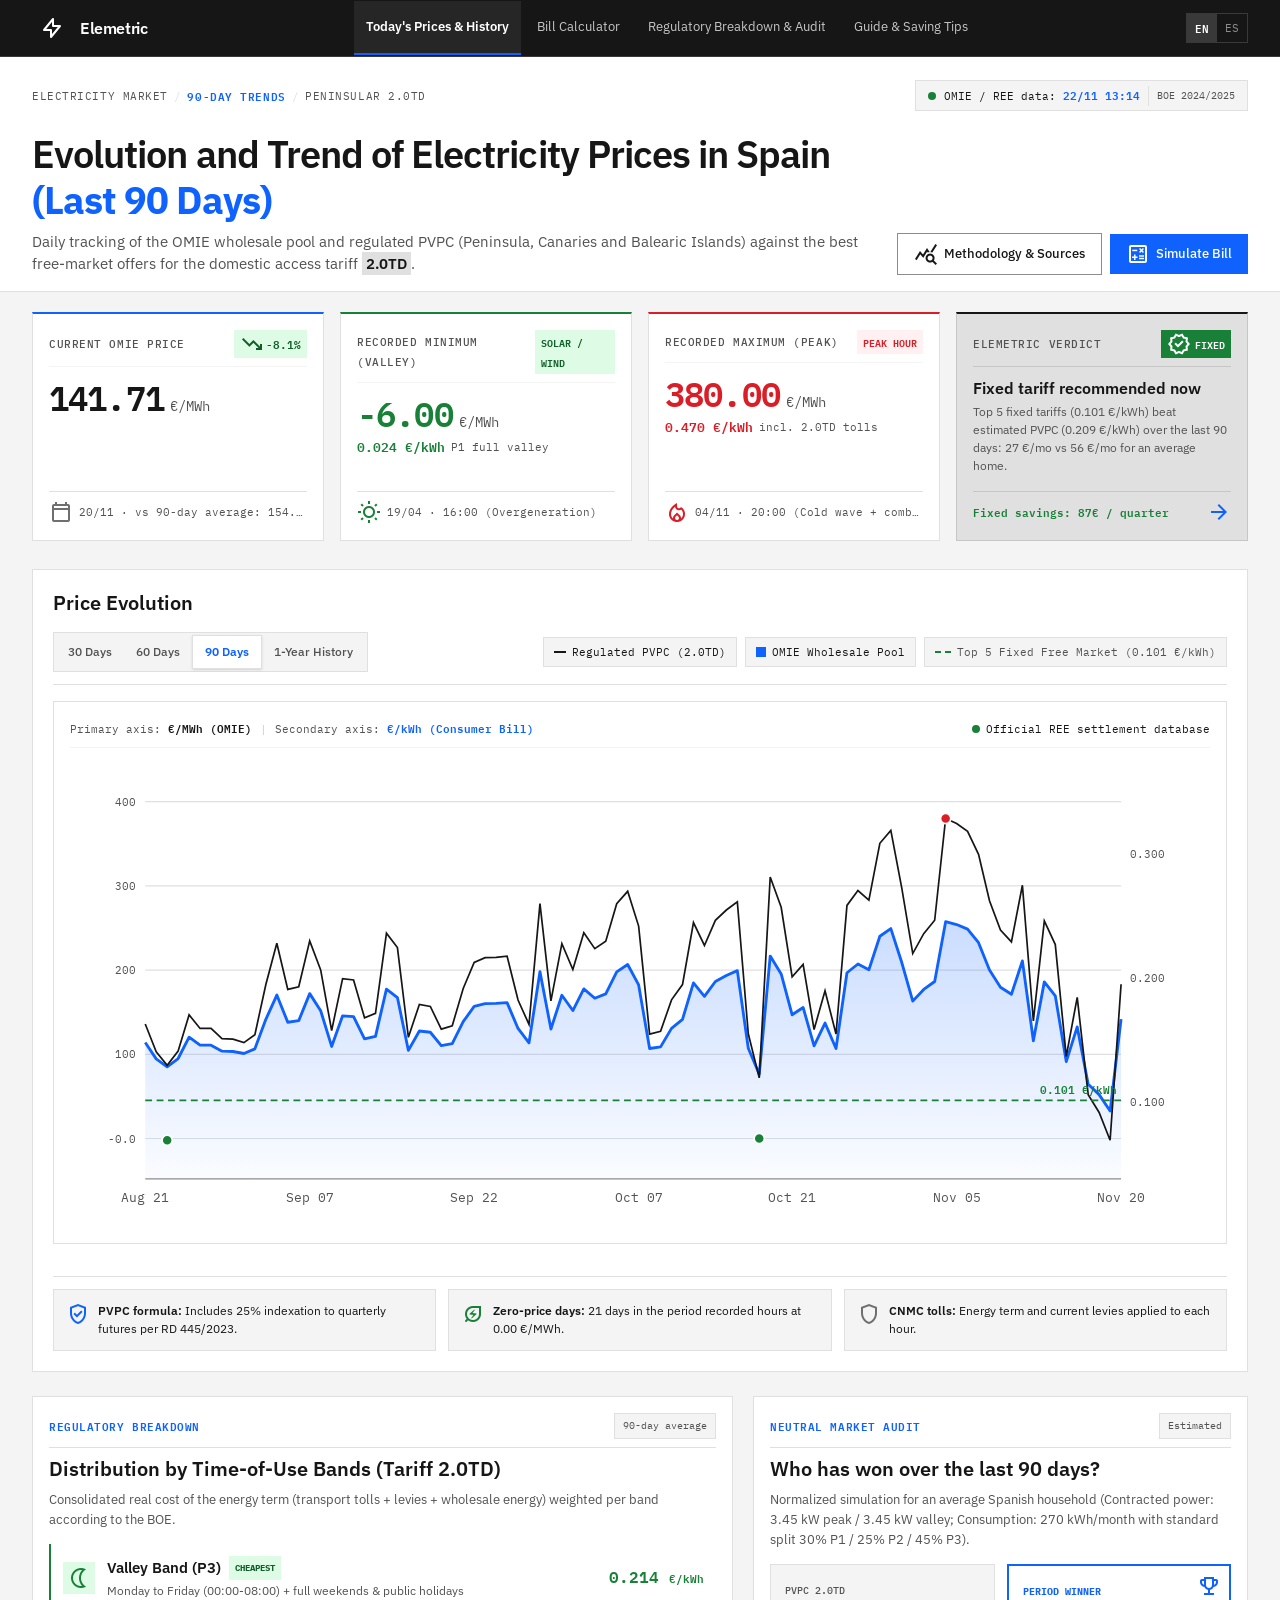
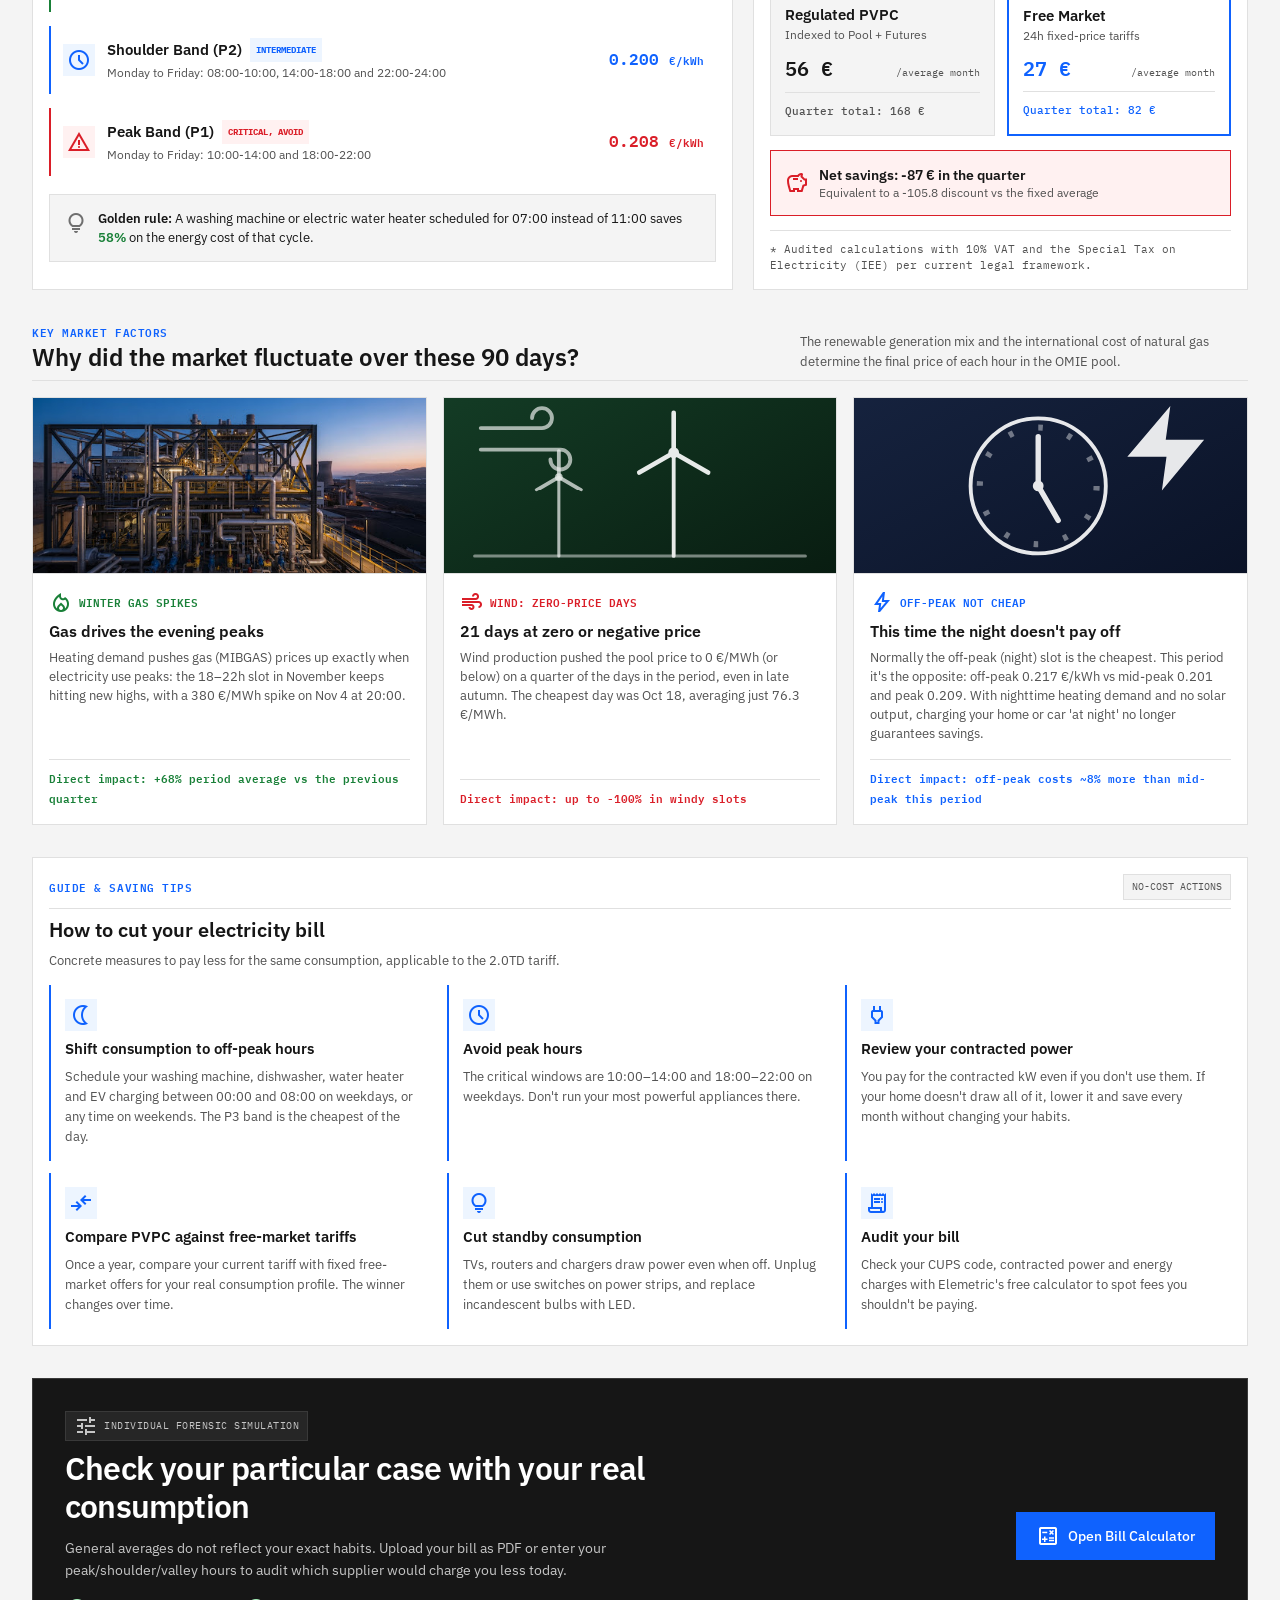
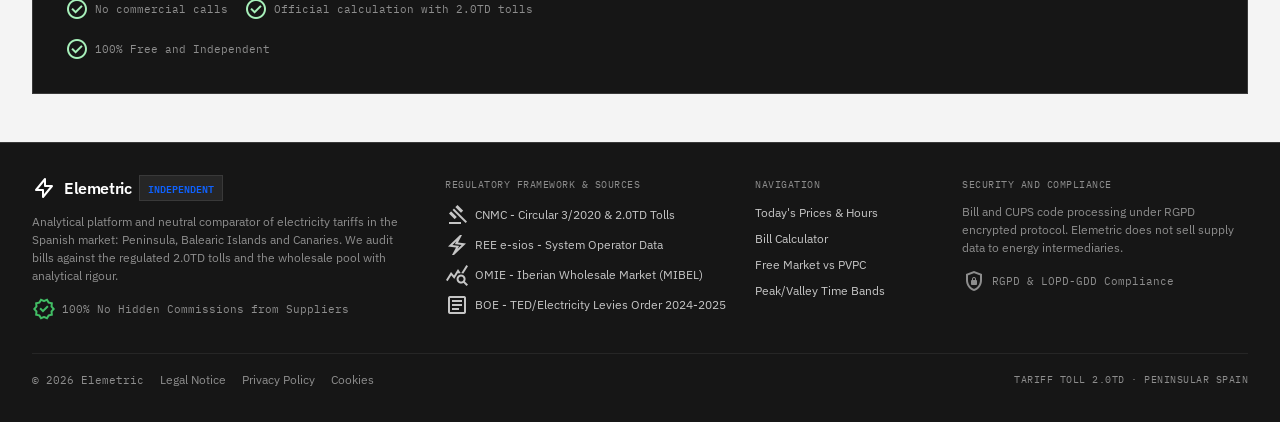
==== en/index.html @ 95797816 "build: 2026-11-22 from elemetric@d6864a2" ====
<!DOCTYPE html>
<html lang="en">
<head>
<meta charset="utf-8"/>
<meta name="viewport" content="width=device-width, initial-scale=1.0"/>
<title>Elemetric | Electricity Tariff Comparator in Spain</title>
<link rel="preconnect" href="https://fonts.googleapis.com"/>
<link rel="preconnect" href="https://fonts.gstatic.com" crossorigin/>
<link href="https://fonts.googleapis.com/css2?family=IBM+Plex+Mono:ital,wght@0,400;0,500;0,600;0,700;1,400&amp;family=IBM+Plex+Sans:ital,wght@0,300;0,400;0,500;0,600;0,700;1,400;1,600&amp;display=swap" rel="stylesheet"/>
<link href="https://fonts.googleapis.com/css2?family=Material+Symbols+Outlined:opsz,wght,FILL,GRAD@20..48,100..700,0..1,-50..200" rel="stylesheet"/>
<link rel="stylesheet" href="/css/main.css"/>
<link rel="icon" type="image/x-icon" href="/favicon.ico"/>
<link rel="icon" type="image/png" sizes="16x16" href="/favicon-16x16.png"/>
<link rel="icon" type="image/png" sizes="32x32" href="/favicon-32x32.png"/>
<link rel="icon" type="image/png" sizes="512x512" href="/favicon-512x512.png"/>
<link rel="icon" type="image/png" sizes="192x192" href="/favicon-192x192.png"/>
<link rel="apple-touch-icon" sizes="180x180" href="/favicon-180x180.png"/>
	<meta name="generator" content="Hugo 0.169.0">
</head>
<body class="bg-[#f4f4f4] text-on-surface font-body text-[14px] leading-[20px] antialiased selection:bg-primary-fixed selection:text-on-primary-fixed">
<header class="fixed top-0 left-0 right-0 w-full z-50 bg-[#161616] text-[#ffffff] border-b border-[#393939]"><div class="w-full px-4 lg:px-8"><div class="h-14 flex items-center justify-between gap-4"><div class="flex items-center gap-6 shrink-0"><a class="flex items-center gap-2 group" data-path="precios-hoy-historico" href="/en/">								<div class="w-10 h-10 gradient-bg rounded-lg flex items-center justify-center">
	<svg class="w-6 h-6 text-white" fill="none" stroke="currentColor" viewBox="0 0 24 24">
		<path stroke-linecap="round" stroke-linejoin="round" stroke-width="2" d="M13 10V3L4 14h7v7l9-11h-7z"></path>
	</svg>
</div><span class="font-headline text-[16px] font-semibold text-white tracking-tight">Elemetric</span></a>



<div class="hidden 2xl:flex items-center gap-2 px-2.5 py-1 bg-[#262626] border border-[#393939] font-mono text-[12px]"><span class="flex h-2 w-2 relative"><span class="animate-ping absolute inline-flex h-full w-full rounded-full bg-tertiary-fixed-dim opacity-75"></span><span class="relative inline-flex rounded-full h-2 w-2 bg-tertiary-fixed-dim"></span></span><span class="text-[#c6c6c6]">Pool PVPC:</span><span class="font-semibold text-white">0.195 €/kWh</span><span class="opacity-30">|</span><span class="text-[#c6c6c6]">OMIE:</span><span class="font-semibold text-white">141.71 €/MWh</span></div>

</div><nav class="hidden xl:flex items-center gap-1"><a class="px-3 py-4 text-[13px] text-white font-semibold bg-[#262626] border-b-2 border-primary" data-path="precios-hoy-historico" href="#">Today&#39;s Prices &amp; History</a><a class="px-3 py-4 text-[13px] text-[#c6c6c6] hover:text-white hover:bg-[#262626] transition-colors border-b-2 border-transparent" data-path="calculadora-de-factura" href="https://compare.elemetric.comtom.engineering">Bill Calculator</a><a class="px-3 py-4 text-[13px] text-[#c6c6c6] hover:text-white hover:bg-[#262626] transition-colors border-b-2 border-transparent" data-path="tarifas-libres-vs-pvpc" href="#analisis-comparativo">Regulatory Breakdown &amp; Audit</a><a class="px-3 py-4 text-[13px] text-[#c6c6c6] hover:text-white hover:bg-[#262626] transition-colors border-b-2 border-transparent" data-path="guia-consejos-ahorro" href="#consejos-ahorro">Guide &amp; Saving Tips</a></nav><div class="flex items-center gap-3 shrink-0"><div class="flex items-center border border-[#393939] text-[11px] font-mono"><button class="px-2 py-1 bg-[#393939] text-white font-semibold" type="button">EN</button><a class="px-2 py-1 text-[#8d8d8d] hover:text-white transition-colors" href="/es/">ES</a></div></div></div></div></header>
<main class="w-full pt-14 bg-[#f4f4f4] min-h-[calc(100vh-56px)]"><div class="flex flex-col w-full">


<section class="w-full px-4 lg:px-8 pt-6 pb-4 bg-white border-b border-[#e0e0e0]">
<div class="max-w-[1440px] mx-auto flex flex-col gap-4">

<div class="flex flex-wrap items-center justify-between gap-3">
<nav class="flex items-center gap-1.5 font-mono text-[11px] uppercase tracking-wider text-on-surface-variant">
<a class="hover:text-primary transition-colors" href="#">ELECTRICITY MARKET</a>
<span class="text-outline-variant">/</span>
<span class="text-primary font-semibold">90-DAY TRENDS</span>
<span class="text-outline-variant">/</span>
<span class="text-on-surface-variant">PENINSULAR 2.0TD</span>
</nav>



<div class="flex items-center gap-2 bg-[#f4f4f4] border border-[#e0e0e0] px-3 py-1 text-[12px]">
<span class="inline-block w-2 h-2 rounded-full bg-tertiary animate-pulse"></span>
<span class="font-mono text-[11px] text-on-surface">OMIE / REE data: <strong class="text-primary font-semibold">22/11 13:14</strong></span>
<span class="border-l border-[#e0e0e0] pl-2 font-mono text-[10px] text-on-surface-variant">BOE 2024/2025</span>
</div>


</div>

<div class="flex flex-col lg:flex-row lg:items-end justify-between gap-4 pt-1">
<div class="max-w-4xl">
<h1 class="font-headline text-[32px] md:text-[38px] leading-[42px] md:leading-[46px] text-on-surface font-semibold tracking-tight">Evolution and Trend of Electricity Prices in Spain <span class="text-primary font-bold">(Last 90 Days)</span></h1>
<p class="text-[15px] leading-[22px] text-on-surface-variant mt-2">Daily tracking of the OMIE wholesale pool and regulated PVPC (Peninsula, Canaries and Balearic Islands) against the best free-market offers for the domestic access tariff <span class="font-semibold text-on-surface bg-[#e0e0e0] px-1 py-0.5">2.0TD</span>.</p>
</div>
<div class="flex items-center gap-2 shrink-0">
<a class="inline-flex items-center gap-1.5 px-4 py-2 border border-[#8d8d8d] bg-white hover:bg-[#f4f4f4] text-on-surface text-[13px] font-medium transition-colors" href="#analisis-comparativo">
<span class="material-symbols-outlined text-[16px]">query_stats</span>
Methodology &amp; Sources
</a>
<a class="inline-flex items-center gap-1.5 px-4 py-2 bg-primary hover:bg-[#0353e9] text-white text-[13px] font-medium transition-colors" href="https://compare.elemetric.comtom.engineering">
<span class="material-symbols-outlined text-[16px]">calculate</span>
Simulate Bill
</a>
</div>
</div>
</div>
</section>


<section class="w-full px-4 lg:px-8 py-5">





<div class="max-w-[1440px] mx-auto grid grid-cols-1 md:grid-cols-2 xl:grid-cols-4 gap-4">

<div class="bg-white border border-[#e0e0e0] p-4 flex flex-col justify-between border-t-2 border-t-primary">
<div>
<div class="flex items-center justify-between pb-2 border-b border-[#f4f4f4]">
<span class="font-mono text-[11px] uppercase text-on-surface-variant font-medium tracking-wider">Current OMIE price</span>


<span class="inline-flex items-center gap-0.5 px-1.5 py-0.5 font-mono text-[11px] bg-[#defbe6] text-[#0e6027] font-semibold">
<span class="material-symbols-outlined text-[13px]">trending_down</span>
-8.1%
</span>

</div>
<div class="mt-3 flex items-baseline gap-1.5">
<span class="font-mono text-[34px] leading-[38px] text-on-surface font-semibold tracking-tight">141.71</span>
<span class="font-mono text-[14px] text-on-surface-variant">€/MWh</span>
</div>
</div>
<div class="mt-4 pt-2 border-t border-[#e0e0e0] text-on-surface-variant font-mono text-[11px] flex items-center gap-1.5">
<span class="material-symbols-outlined text-[15px] text-secondary">calendar_today</span>
<span class="truncate">20/11 · vs 90-day average: 154.16 €/MWh</span>
</div>
</div>


<div class="bg-white border border-[#e0e0e0] p-4 flex flex-col justify-between border-t-2 border-t-tertiary">
<div>
<div class="flex items-center justify-between pb-2 border-b border-[#f4f4f4]">
<span class="font-mono text-[11px] uppercase text-on-surface-variant font-medium tracking-wider">RECORDED MINIMUM (VALLEY)</span>
<span class="inline-flex items-center px-1.5 py-0.5 font-mono text-[10px] bg-[#defbe6] text-[#0e6027] font-semibold">SOLAR / WIND</span>
</div>
<div class="mt-3 flex items-baseline gap-1.5">
<span class="font-mono text-[34px] leading-[38px] text-tertiary font-semibold tracking-tight">-6.00</span>
<span class="font-mono text-[14px] text-on-surface-variant">€/MWh</span>
</div>

<div class="mt-1 flex items-center gap-1.5 font-mono text-[13px] text-tertiary font-semibold">
<span>0.024 €/kWh</span>
<span class="text-on-surface-variant font-normal text-[11px]">P1 full valley</span>
</div>

</div>
<div class="mt-4 pt-2 border-t border-[#e0e0e0] text-on-surface-variant font-mono text-[11px] flex items-center gap-1.5">
<span class="material-symbols-outlined text-[15px] text-tertiary">wb_sunny</span>
<span class="truncate">19/04 · 16:00 (Overgeneration)</span>
</div>
</div>


<div class="bg-white border border-[#e0e0e0] p-4 flex flex-col justify-between border-t-2 border-t-error">
<div>
<div class="flex items-center justify-between pb-2 border-b border-[#f4f4f4]">
<span class="font-mono text-[11px] uppercase text-on-surface-variant font-medium tracking-wider">RECORDED MAXIMUM (PEAK)</span>
<span class="inline-flex items-center px-1.5 py-0.5 font-mono text-[10px] bg-error-container text-error font-semibold">PEAK HOUR</span>
</div>
<div class="mt-3 flex items-baseline gap-1.5">
<span class="font-mono text-[34px] leading-[38px] text-error font-semibold tracking-tight">380.00</span>
<span class="font-mono text-[14px] text-on-surface-variant">€/MWh</span>
</div>

<div class="mt-1 flex items-center gap-1.5 font-mono text-[13px] text-error font-semibold">
<span>0.470 €/kWh</span>
<span class="text-on-surface-variant font-normal text-[11px]">incl. 2.0TD tolls</span>
</div>

</div>
<div class="mt-4 pt-2 border-t border-[#e0e0e0] text-on-surface-variant font-mono text-[11px] flex items-center gap-1.5">
<span class="material-symbols-outlined text-[15px] text-error">local_fire_department</span>
<span class="truncate">04/11 · 20:00 (Cold wave &#43; combined cycle)</span>
</div>
</div>










  
  
  
  
    
  


<div class="bg-[#e0e0e0] border border-[#c6c6c6] p-4 flex flex-col justify-between border-t-2 border-t-on-surface">
<div>
<div class="flex items-center justify-between pb-2 border-b border-[#c6c6c6]">
<span class="font-mono text-[11px] uppercase text-on-surface-variant font-medium tracking-wider">ELEMETRIC VERDICT</span>
<span class="inline-flex items-center gap-1 px-1.5 py-0.5 font-mono text-[10px] bg-tertiary text-white font-semibold">
<span class="material-symbols-outlined text-[11px]">verified</span> FIXED
</span>
</div>
<div class="mt-2.5">
<h2 class="font-headline text-[16px] leading-[22px] text-on-surface font-semibold">Fixed tariff recommended now</h2>
<p class="text-[12px] leading-[18px] text-on-surface-variant mt-1">Top 5 fixed tariffs (0.101 €/kWh) beat estimated PVPC (0.209 €/kWh) over the last 90 days: 27 €/mo vs 56 €/mo for an average home.</p>
</div>
</div>
<div class="mt-4 pt-2 border-t border-[#c6c6c6] flex items-center justify-between"><span class="font-mono text-[11px] text-tertiary font-semibold">Fixed savings: 87€ / quarter</span>
<span class="material-symbols-outlined text-primary text-[18px]">arrow_forward</span>
</div>
</div>
</div>
</section>


<section class="w-full px-4 lg:px-8 py-2">






<div class="max-w-[1440px] mx-auto bg-white border border-[#e0e0e0] p-5 flex flex-col gap-4">
<h2 class="font-headline text-[20px] leading-[26px] text-on-surface font-semibold">Price Evolution</h2>

<div class="flex flex-col lg:flex-row lg:items-center justify-between gap-3 pb-3 border-b border-[#e0e0e0]">

<div class="flex flex-wrap items-center bg-[#f4f4f4] border border-[#e0e0e0] p-0.5">
<button class="px-3 py-1.5 text-[12px] font-medium text-on-surface-variant hover:text-on-surface transition-colors" type="button" data-range="30">30 Days</button>
<button class="px-3 py-1.5 text-[12px] font-medium text-on-surface-variant hover:text-on-surface transition-colors" type="button" data-range="60">60 Days</button>
<button class="px-3 py-1.5 text-[12px] font-semibold bg-white text-primary border border-[#e0e0e0] shadow-sm" type="button" data-range="90">90 Days</button>
<button class="px-3 py-1.5 text-[12px] font-medium text-on-surface-variant hover:text-on-surface transition-colors" type="button" data-range="365">1-Year History</button>
</div>

<div class="flex flex-wrap items-center gap-2 font-mono text-[11px]">
<div class="flex items-center gap-1.5 px-2.5 py-1 bg-[#f4f4f4] border border-[#e0e0e0] text-on-surface">
<span class="w-3 h-0.5 bg-[#161616]"></span>
<span>Regulated PVPC (2.0TD)</span>
</div>
<div class="flex items-center gap-1.5 px-2.5 py-1 bg-[#f4f4f4] border border-[#e0e0e0] text-on-surface">
<span class="w-2.5 h-2.5 bg-primary"></span>
<span>OMIE Wholesale Pool</span>
</div>
<div class="flex items-center gap-1.5 px-2.5 py-1 bg-[#f4f4f4] border border-[#e0e0e0] text-on-surface-variant">
<span class="w-4 border-t-2 border-dashed border-tertiary"></span>
<span>Top 5 Fixed Free Market (0.101 €/kWh)</span>
</div>
</div>
</div>

<div class="relative w-full overflow-hidden bg-white border border-[#e0e0e0] p-4">

<div class="flex items-center justify-between font-mono text-[11px] text-on-surface-variant pb-2 border-b border-[#f4f4f4]">
<div class="flex items-center gap-2">
<span>Primary axis: <strong class="text-on-surface font-semibold">€/MWh (OMIE)</strong></span>
<span class="text-[#c6c6c6]">|</span>
<span>Secondary axis: <strong class="text-primary font-semibold">€/kWh (Consumer Bill)</strong></span>
</div>
<div class="flex items-center gap-1.5">
<span class="inline-block w-2 h-2 rounded-full bg-tertiary"></span>
<span class="text-on-surface">Official REE settlement database</span>
</div>
</div>

<div id="omie-chart" data-report="/data/report_en.json"></div>
</div>

<div class="mt-4 pt-3 border-t border-[#e0e0e0] grid grid-cols-1 md:grid-cols-3 gap-3">
<div class="flex items-start gap-2 bg-[#f4f4f4] p-3 border border-[#e0e0e0]">
<span class="material-symbols-outlined text-primary text-[18px] shrink-0">verified_user</span>
<p class="text-[12px] leading-[18px] text-on-surface"><strong class="font-semibold text-on-surface">PVPC formula:</strong> Includes 25% indexation to quarterly futures per RD 445/2023.</p>
</div>
<div class="flex items-start gap-2 bg-[#f4f4f4] p-3 border border-[#e0e0e0]">
<span class="material-symbols-outlined text-tertiary text-[18px] shrink-0">energy_savings_leaf</span>
<p class="text-[12px] leading-[18px] text-on-surface"><strong class="font-semibold text-on-surface">Zero-price days:</strong> 21 days in the period recorded hours at 0.00 €/MWh.</p>
</div>
<div class="flex items-start gap-2 bg-[#f4f4f4] p-3 border border-[#e0e0e0]">
<span class="material-symbols-outlined text-secondary text-[18px] shrink-0">shield</span>
<p class="text-[12px] leading-[18px] text-on-surface"><strong class="font-semibold text-on-surface">CNMC tolls:</strong> Energy term and current levies applied to each hour.</p>
</div>
</div>
</div>
<script src="/js/chart.js" defer></script>
</section>






<section class="w-full px-4 lg:px-8 py-4" id="analisis-comparativo">



<div class="max-w-[1440px] mx-auto grid grid-cols-1 lg:grid-cols-12 gap-5">

<div class="bg-white border border-[#e0e0e0] p-4 flex flex-col gap-3.5 lg:col-span-7">
<div class="flex items-center justify-between pb-2 border-b border-[#e0e0e0]">
<span class="font-mono text-[11px] uppercase text-primary font-semibold tracking-wider">REGULATORY BREAKDOWN</span>
<span class="inline-flex items-center px-2 py-0.5 font-mono text-[10px] bg-[#f4f4f4] border border-[#e0e0e0] text-on-surface-variant">90-day average</span>
</div>
<h2 class="font-headline text-[20px] leading-[26px] text-on-surface font-semibold -mt-1.5">Distribution by Time-of-Use Bands (Tariff 2.0TD)</h2>
<p class="text-[13px] leading-[20px] text-on-surface-variant -mt-1.5">Consolidated real cost of the energy term (transport tolls &#43; levies &#43; wholesale energy) weighted per band according to the BOE.</p>



<div class="flex items-center justify-between p-3 border-l-2 border-l-tertiary bg-white">
<div class="flex items-center gap-3">
<span class="w-8 h-8 flex items-center justify-center shrink-0 bg-[#defbe6] text-tertiary">
<span class="material-symbols-outlined text-[18px]">nightlight</span>
</span>
<div>
<h4 class="font-headline text-[15px] leading-[20px] text-on-surface font-semibold flex items-center gap-2">
Valley Band (P3) <span class="inline-flex items-center px-1.5 py-0.5 font-mono text-[9px] bg-[#defbe6] text-[#0e6027] font-bold uppercase">Cheapest</span>
</h4>
<span class="text-[12px] leading-[18px] text-on-surface-variant">Monday to Friday (00:00-08:00) &#43; full weekends &amp; public holidays</span>
</div>
</div>
<div class="text-right">
<span class="block font-mono text-[16px] leading-[20px] text-tertiary font-semibold">0.214 <span class="text-[11px]">€/kWh</span></span>


</div>
</div>

<div class="flex items-center justify-between p-3 border-l-2 border-l-primary bg-white">
<div class="flex items-center gap-3">
<span class="w-8 h-8 flex items-center justify-center shrink-0 bg-[#edf5ff] text-primary">
<span class="material-symbols-outlined text-[18px]">schedule</span>
</span>
<div>
<h4 class="font-headline text-[15px] leading-[20px] text-on-surface font-semibold flex items-center gap-2">
Shoulder Band (P2) <span class="inline-flex items-center px-1.5 py-0.5 font-mono text-[9px] bg-[#edf5ff] text-primary font-bold uppercase">Intermediate</span>
</h4>
<span class="text-[12px] leading-[18px] text-on-surface-variant">Monday to Friday: 08:00-10:00, 14:00-18:00 and 22:00-24:00</span>
</div>
</div>
<div class="text-right">
<span class="block font-mono text-[16px] leading-[20px] text-primary font-semibold">0.200 <span class="text-[11px]">€/kWh</span></span>


</div>
</div>

<div class="flex items-center justify-between p-3 border-l-2 border-l-error bg-white">
<div class="flex items-center gap-3">
<span class="w-8 h-8 flex items-center justify-center shrink-0 bg-error-container text-error">
<span class="material-symbols-outlined text-[18px]">warning</span>
</span>
<div>
<h4 class="font-headline text-[15px] leading-[20px] text-on-surface font-semibold flex items-center gap-2">
Peak Band (P1) <span class="inline-flex items-center px-1.5 py-0.5 font-mono text-[9px] bg-error-container text-error font-bold uppercase">Critical, Avoid</span>
</h4>
<span class="text-[12px] leading-[18px] text-on-surface-variant">Monday to Friday: 10:00-14:00 and 18:00-22:00</span>
</div>
</div>
<div class="text-right">
<span class="block font-mono text-[16px] leading-[20px] text-error font-semibold">0.208 <span class="text-[11px]">€/kWh</span></span>


</div>
</div>


<div class="mt-1 p-3.5 bg-[#f4f4f4] border border-[#e0e0e0] flex items-start gap-2.5">
<span class="material-symbols-outlined text-secondary text-[18px] shrink-0 mt-0.5">lightbulb</span>
<p class="text-[13px] leading-[19px] text-on-surface"><strong class="font-semibold">Golden rule:</strong> A washing machine or electric water heater scheduled for 07:00 instead of 11:00 saves <strong class="font-semibold text-tertiary">58%</strong> on the energy cost of that cycle.</p>
</div>
</div>



<div class="bg-white border border-[#e0e0e0] p-4 flex flex-col gap-3.5 lg:col-span-5 h-full">
<div class="flex items-center justify-between pb-2 border-b border-[#e0e0e0]">
<span class="font-mono text-[11px] uppercase text-primary font-semibold tracking-wider">NEUTRAL MARKET AUDIT</span>
<span class="inline-flex items-center px-2 py-0.5 font-mono text-[10px] bg-[#f4f4f4] border border-[#e0e0e0] text-on-surface-variant">Estimated</span>
</div>
<h2 class="font-headline text-[20px] leading-[26px] text-on-surface font-semibold -mt-1.5">Who has won over the last 90 days?</h2>
<p class="text-[13px] leading-[20px] text-on-surface-variant -mt-1.5">Normalized simulation for an average Spanish household (Contracted power: 3.45 kW peak / 3.45 kW valley; Consumption: 270 kWh/month with standard split 30% P1 / 25% P2 / 45% P3).</p>

<div class="grid grid-cols-2 gap-3">

<div class="p-3.5 bg-[#f4f4f4] border border-[#e0e0e0] flex flex-col justify-between">

<div>
<span class="font-mono text-[10px] uppercase text-on-surface-variant font-medium">PVPC 2.0TD</span>
<h3 class="font-headline text-[15px] leading-[20px] text-on-surface font-semibold mt-1">Regulated PVPC</h3>
<p class="text-[12px] leading-[16px] text-on-surface-variant mt-0.5">Indexed to Pool &#43; Futures</p>
</div>
<div class="mt-3 flex items-baseline justify-between">
<span class="font-mono text-[20px] leading-[24px] text-on-surface font-semibold">56 €</span>
<span class="font-mono text-[10px] text-on-surface-variant">/average month</span>
</div>
<div class="mt-2 pt-2 border-t border-[#e0e0e0] font-mono text-[11px] text-on-surface-variant font-medium">Quarter total: 168 €</div>
</div>

<div class="p-3.5 bg-white border-2 border-primary flex flex-col justify-between relative">
<div class="absolute top-2 right-2"><span class="material-symbols-outlined text-primary text-[18px]">emoji_events</span></div>
<div>
<span class="font-mono text-[10px] uppercase text-primary font-bold">PERIOD WINNER</span>
<h3 class="font-headline text-[15px] leading-[20px] text-on-surface font-semibold mt-1">Free Market</h3>
<p class="text-[12px] leading-[16px] text-on-surface-variant mt-0.5">24h fixed-price tariffs</p>
</div>
<div class="mt-3 flex items-baseline justify-between">
<span class="font-mono text-[20px] leading-[24px] text-primary font-semibold">27 €</span>
<span class="font-mono text-[10px] text-on-surface-variant">/average month</span>
</div>
<div class="mt-2 pt-2 border-t border-[#e0e0e0] font-mono text-[11px] text-primary font-medium">Quarter total: 82 €</div>
</div>
</div>



<div class="p-3.5 bg-error-container border border-[#da1e28] flex items-center justify-between">
<div class="flex items-center gap-2.5">
<span class="material-symbols-outlined text-error text-[22px] shrink-0">savings</span>
<div>
<span class="font-headline text-[14px] leading-[19px] text-on-surface font-semibold">Net savings: -87 € in the quarter</span>
<span class="text-[12px] leading-[16px] text-on-surface-variant block">Equivalent to a -105.8 discount vs the fixed average</span>
</div>
</div>
</div>


<p class="text-[11px] leading-[16px] text-on-surface-variant font-mono border-t border-[#e0e0e0] pt-2.5">* Audited calculations with 10% VAT and the Special Tax on Electricity (IEE) per current legal framework.</p>
</div>
</div>
</section>






<section class="w-full px-4 lg:px-8 py-4">
<div class="max-w-[1440px] mx-auto flex flex-col gap-4">
<div class="flex flex-col md:flex-row md:items-end justify-between gap-2 pb-2 border-b border-[#e0e0e0]">
<div>
<span class="font-mono text-[11px] uppercase text-primary font-semibold tracking-wider">KEY MARKET FACTORS</span>
<h2 class="font-headline text-[24px] leading-[30px] text-on-surface font-semibold">Why did the market fluctuate over these 90 days?</h2>
</div>
<p class="text-[13px] leading-[20px] text-on-surface-variant max-w-md">The renewable generation mix and the international cost of natural gas determine the final price of each hour in the OMIE pool.</p>
</div>
<div class="grid grid-cols-1 md:grid-cols-3 gap-4">





<div class="bg-white border border-[#e0e0e0] flex flex-col">

<div class="w-full h-44 border-b border-[#e0e0e0] bg-cover bg-center" style="background-image: url('/img/factors/local_fire_department.jpg')"></div>

<div class="p-4 flex-1 flex flex-col justify-between">
<div>
<div class="flex items-center gap-1.5 text-tertiary font-mono text-[11px] font-semibold">
<span class="material-symbols-outlined text-[15px]">local_fire_department</span>
<span>WINTER GAS SPIKES</span>
</div>
<h3 class="font-headline text-[16px] leading-[22px] text-on-surface font-semibold mt-1.5">Gas drives the evening peaks</h3>
<p class="text-[13px] leading-[19px] text-on-surface-variant mt-1.5">Heating demand pushes gas (MIBGAS) prices up exactly when electricity use peaks: the 18–22h slot in November keeps hitting new highs, with a 380 €/MWh spike on Nov 4 at 20:00.</p>
</div>
<div class="mt-4 pt-2 border-t border-[#e0e0e0] font-mono text-[11px] text-tertiary font-semibold">Direct impact: &#43;68% period average vs the previous quarter</div>
</div>
</div>


<div class="bg-white border border-[#e0e0e0] flex flex-col">

<div class="w-full h-44 border-b border-[#e0e0e0] bg-cover bg-center" style="background-image: url('/img/factors/air.svg')"></div>

<div class="p-4 flex-1 flex flex-col justify-between">
<div>
<div class="flex items-center gap-1.5 text-error font-mono text-[11px] font-semibold">
<span class="material-symbols-outlined text-[15px]">air</span>
<span>WIND: ZERO-PRICE DAYS</span>
</div>
<h3 class="font-headline text-[16px] leading-[22px] text-on-surface font-semibold mt-1.5">21 days at zero or negative price</h3>
<p class="text-[13px] leading-[19px] text-on-surface-variant mt-1.5">Wind production pushed the pool price to 0 €/MWh (or below) on a quarter of the days in the period, even in late autumn. The cheapest day was Oct 18, averaging just 76.3 €/MWh.</p>
</div>
<div class="mt-4 pt-2 border-t border-[#e0e0e0] font-mono text-[11px] text-error font-semibold">Direct impact: up to -100% in windy slots</div>
</div>
</div>


<div class="bg-white border border-[#e0e0e0] flex flex-col">

<div class="w-full h-44 border-b border-[#e0e0e0] bg-cover bg-center" style="background-image: url('/img/factors/bolt.svg')"></div>

<div class="p-4 flex-1 flex flex-col justify-between">
<div>
<div class="flex items-center gap-1.5 text-primary font-mono text-[11px] font-semibold">
<span class="material-symbols-outlined text-[15px]">bolt</span>
<span>OFF-PEAK NOT CHEAP</span>
</div>
<h3 class="font-headline text-[16px] leading-[22px] text-on-surface font-semibold mt-1.5">This time the night doesn&#39;t pay off</h3>
<p class="text-[13px] leading-[19px] text-on-surface-variant mt-1.5">Normally the off-peak (night) slot is the cheapest. This period it&#39;s the opposite: off-peak 0.217 €/kWh vs mid-peak 0.201 and peak 0.209. With nighttime heating demand and no solar output, charging your home or car &#39;at night&#39; no longer guarantees savings.</p>
</div>
<div class="mt-4 pt-2 border-t border-[#e0e0e0] font-mono text-[11px] text-primary font-semibold">Direct impact: off-peak costs ~8% more than mid-peak this period</div>
</div>
</div>

</div>
</div>
</section>





<section class="w-full px-4 lg:px-8 py-4" id="consejos-ahorro">
<div class="max-w-[1440px] mx-auto">
<div class="bg-white border border-[#e0e0e0] p-4 flex flex-col gap-3.5">
<div class="flex items-center justify-between pb-2 border-b border-[#e0e0e0]">
<span class="font-mono text-[11px] uppercase text-primary font-semibold tracking-wider">GUIDE &amp; SAVING TIPS</span>
<span class="inline-flex items-center px-2 py-0.5 font-mono text-[10px] bg-[#f4f4f4] border border-[#e0e0e0] text-on-surface-variant">NO-COST ACTIONS</span>
</div>
<h2 class="font-headline text-[20px] leading-[26px] text-on-surface font-semibold -mt-1.5">How to cut your electricity bill</h2>
<p class="text-[13px] leading-[20px] text-on-surface-variant -mt-1.5">Concrete measures to pay less for the same consumption, applicable to the 2.0TD tariff.</p>

<div class="grid grid-cols-1 md:grid-cols-2 lg:grid-cols-3 gap-3">

<div class="p-3.5 border-l-2 border-l-primary bg-white flex flex-col gap-2">
<span class="w-8 h-8 flex items-center justify-center shrink-0 bg-[#edf5ff] text-primary">
<span class="material-symbols-outlined text-[18px]">nightlight</span>
</span>
<h4 class="font-headline text-[15px] leading-[20px] text-on-surface font-semibold">Shift consumption to off-peak hours</h4>
<p class="text-[13px] leading-[20px] text-on-surface-variant">Schedule your washing machine, dishwasher, water heater and EV charging between 00:00 and 08:00 on weekdays, or any time on weekends. The P3 band is the cheapest of the day.</p>
</div>

<div class="p-3.5 border-l-2 border-l-primary bg-white flex flex-col gap-2">
<span class="w-8 h-8 flex items-center justify-center shrink-0 bg-[#edf5ff] text-primary">
<span class="material-symbols-outlined text-[18px]">schedule</span>
</span>
<h4 class="font-headline text-[15px] leading-[20px] text-on-surface font-semibold">Avoid peak hours</h4>
<p class="text-[13px] leading-[20px] text-on-surface-variant">The critical windows are 10:00–14:00 and 18:00–22:00 on weekdays. Don&#39;t run your most powerful appliances there.</p>
</div>

<div class="p-3.5 border-l-2 border-l-primary bg-white flex flex-col gap-2">
<span class="w-8 h-8 flex items-center justify-center shrink-0 bg-[#edf5ff] text-primary">
<span class="material-symbols-outlined text-[18px]">power</span>
</span>
<h4 class="font-headline text-[15px] leading-[20px] text-on-surface font-semibold">Review your contracted power</h4>
<p class="text-[13px] leading-[20px] text-on-surface-variant">You pay for the contracted kW even if you don&#39;t use them. If your home doesn&#39;t draw all of it, lower it and save every month without changing your habits.</p>
</div>

<div class="p-3.5 border-l-2 border-l-primary bg-white flex flex-col gap-2">
<span class="w-8 h-8 flex items-center justify-center shrink-0 bg-[#edf5ff] text-primary">
<span class="material-symbols-outlined text-[18px]">compare_arrows</span>
</span>
<h4 class="font-headline text-[15px] leading-[20px] text-on-surface font-semibold">Compare PVPC against free-market tariffs</h4>
<p class="text-[13px] leading-[20px] text-on-surface-variant">Once a year, compare your current tariff with fixed free-market offers for your real consumption profile. The winner changes over time.</p>
</div>

<div class="p-3.5 border-l-2 border-l-primary bg-white flex flex-col gap-2">
<span class="w-8 h-8 flex items-center justify-center shrink-0 bg-[#edf5ff] text-primary">
<span class="material-symbols-outlined text-[18px]">lightbulb</span>
</span>
<h4 class="font-headline text-[15px] leading-[20px] text-on-surface font-semibold">Cut standby consumption</h4>
<p class="text-[13px] leading-[20px] text-on-surface-variant">TVs, routers and chargers draw power even when off. Unplug them or use switches on power strips, and replace incandescent bulbs with LED.</p>
</div>

<div class="p-3.5 border-l-2 border-l-primary bg-white flex flex-col gap-2">
<span class="w-8 h-8 flex items-center justify-center shrink-0 bg-[#edf5ff] text-primary">
<span class="material-symbols-outlined text-[18px]">receipt_long</span>
</span>
<h4 class="font-headline text-[15px] leading-[20px] text-on-surface font-semibold">Audit your bill</h4>
<p class="text-[13px] leading-[20px] text-on-surface-variant">Check your CUPS code, contracted power and energy charges with Elemetric&#39;s free calculator to spot fees you shouldn&#39;t be paying.</p>
</div>

</div>
</div>
</div>
</section>


<section class="w-full px-4 lg:px-8 pt-4 pb-12">
<div class="max-w-[1440px] mx-auto bg-[#161616] border border-[#393939] text-white p-6 md:p-8 flex flex-col lg:flex-row items-center justify-between gap-6 relative">
<div class="max-w-2xl flex flex-col gap-2">
<div class="inline-flex items-center gap-1.5 px-2 py-0.5 bg-[#262626] border border-[#393939] font-mono text-[10px] text-[#c6c6c6] uppercase tracking-wider w-fit">
<span class="material-symbols-outlined text-[13px]">tune</span>
INDIVIDUAL FORENSIC SIMULATION
</div>
<h2 class="font-headline text-[26px] md:text-[32px] leading-[32px] md:leading-[38px] text-white font-semibold tracking-tight">Check your particular case with your real consumption</h2>
<p class="text-[14px] leading-[22px] text-[#c6c6c6] mt-1">General averages do not reflect your exact habits. Upload your bill as PDF or enter your peak/shoulder/valley hours to audit which supplier would charge you less today.</p>
<div class="flex flex-wrap items-center gap-4 pt-2 font-mono text-[11px] text-[#8d8d8d]">
<span class="flex items-center gap-1.5"><span class="material-symbols-outlined text-[15px] text-[#a7f0ba]">check_circle</span>No commercial calls</span>
<span class="flex items-center gap-1.5"><span class="material-symbols-outlined text-[15px] text-[#a7f0ba]">check_circle</span>Official calculation with 2.0TD tolls</span>
<span class="flex items-center gap-1.5"><span class="material-symbols-outlined text-[15px] text-[#a7f0ba]">check_circle</span>100% Free and Independent</span>
</div>
</div>
<div class="shrink-0 flex flex-col sm:flex-row lg:flex-col gap-3 w-full lg:w-auto">
<a class="inline-flex items-center justify-center gap-2 px-5 py-3 bg-primary hover:bg-[#0353e9] text-white font-medium text-[14px] transition-colors text-center" href="https://compare.elemetric.comtom.engineering">
<span class="material-symbols-outlined text-[18px]">calculate</span>
Open Bill Calculator
</a>
</div>
</div>
</section>


</div></main>
<footer class="w-full bg-[#161616] text-[#c6c6c6] border-t border-[#393939] py-8"><div class="w-full px-4 lg:px-8"><div class="max-w-[1440px] mx-auto"><div class="grid grid-cols-1 md:grid-cols-2 lg:grid-cols-12 gap-6 pb-8 border-b border-[#262626]"><div class="lg:col-span-4 flex flex-col gap-3"><div class="flex items-center gap-2">
    <svg class="w-6 h-6 text-white" fill="none" stroke="currentColor" viewBox="0 0 24 24">
		<path stroke-linecap="round" stroke-linejoin="round" stroke-width="2" d="M13 10V3L4 14h7v7l9-11h-7z"></path>
	</svg>
    <span class="font-headline text-[16px] font-semibold tracking-tight text-white">Elemetric</span><span class="px-2 py-0.5 bg-[#262626] border border-[#393939] font-mono text-[10px] uppercase text-primary font-semibold">Independent</span></div><p class="text-[12px] leading-[18px] text-[#8d8d8d] pr-4">Analytical platform and neutral comparator of electricity tariffs in the Spanish market: Peninsula, Balearic Islands and Canaries. We audit bills against the regulated 2.0TD tolls and the wholesale pool with analytical rigour.</p><div class="flex items-center gap-1.5 font-mono text-[11px] text-[#8d8d8d]"><span class="material-symbols-outlined text-[14px] text-tertiary-fixed-dim">verified</span>100% No Hidden Commissions from Suppliers</div></div><div class="lg:col-span-3 flex flex-col gap-2"><span class="font-mono text-[10px] uppercase tracking-wider text-[#8d8d8d]">REGULATORY FRAMEWORK &amp; SOURCES</span><ul class="flex flex-col gap-1.5 text-[12px]"><li class="flex items-center gap-1.5 text-[#c6c6c6] hover:text-white"><span class="material-symbols-outlined text-[14px]">gavel</span><span>CNMC - Circular 3/2020 &amp; 2.0TD Tolls</span></li><li class="flex items-center gap-1.5 text-[#c6c6c6] hover:text-white"><span class="material-symbols-outlined text-[14px]">electric_bolt</span><span>REE e-sios - System Operator Data</span></li><li class="flex items-center gap-1.5 text-[#c6c6c6] hover:text-white"><span class="material-symbols-outlined text-[14px]">query_stats</span><span>OMIE - Iberian Wholesale Market (MIBEL)</span></li><li class="flex items-center gap-1.5 text-[#c6c6c6] hover:text-white"><span class="material-symbols-outlined text-[14px]">article</span><span>BOE - TED/Electricity Levies Order 2024-2025</span></li></ul></div><div class="lg:col-span-2 flex flex-col gap-2"><span class="font-mono text-[10px] uppercase tracking-wider text-[#8d8d8d]">NAVIGATION</span><ul class="flex flex-col gap-1.5 text-[12px]"><a class="text-[#c6c6c6] hover:text-white transition-colors" data-path="precios-hoy-historico" href="#">Today&#39;s Prices &amp; Hours</a><a class="text-[#c6c6c6] hover:text-white transition-colors" data-path="calculadora-de-factura" href="https://compare.elemetric.comtom.engineering">Bill Calculator</a><a class="text-[#c6c6c6] hover:text-white transition-colors" data-path="tarifas-libres-vs-pvpc" href="#">Free Market vs PVPC</a><a class="text-[#c6c6c6] hover:text-white transition-colors" data-path="guia-consejos-ahorro" href="#consejos-ahorro">Peak/Valley Time Bands</a></ul></div><div class="lg:col-span-3 flex flex-col gap-2"><span class="font-mono text-[10px] uppercase tracking-wider text-[#8d8d8d]">SECURITY AND COMPLIANCE</span><p class="text-[12px] leading-[18px] text-[#8d8d8d]">Bill and CUPS code processing under RGPD encrypted protocol. Elemetric does not sell supply data to energy intermediaries.</p><div class="flex items-center gap-1.5 text-[#8d8d8d] font-mono text-[11px] pt-1"><span class="material-symbols-outlined text-[14px]">shield_lock</span><span>RGPD &amp; LOPD-GDD Compliance</span></div></div></div><div class="pt-4 flex flex-col md:flex-row items-center justify-between gap-3 text-[#8d8d8d] text-[12px]"><div class="flex flex-wrap items-center gap-4"><span class="font-mono text-[11px]">© 2026 Elemetric</span><a class="hover:text-white" data-path="aviso-legal" href="#">Legal Notice</a><a class="hover:text-white" data-path="politica-privacidad" href="#">Privacy Policy</a><a class="hover:text-white" data-path="cookies" href="#">Cookies</a></div><span class="font-mono text-[10px] uppercase tracking-wider">TARIFF TOLL 2.0TD · PENINSULAR SPAIN</span></div></div></div></footer>
</body>
</html>
---- css/main.css ----
/*! tailwindcss v4.3.5 | MIT License | https://tailwindcss.com */
@layer properties{@supports (((-webkit-hyphens:none)) and (not (margin-trim:block))) or ((-moz-orient:inline) and (not (color:rgb(from red r g b)))){*,:before,:after,::backdrop{--tw-border-style:solid;--tw-leading:initial;--tw-font-weight:initial;--tw-tracking:initial;--tw-shadow:0 0 #0000;--tw-shadow-color:initial;--tw-shadow-alpha:100%;--tw-inset-shadow:0 0 #0000;--tw-inset-shadow-color:initial;--tw-inset-shadow-alpha:100%;--tw-ring-color:initial;--tw-ring-shadow:0 0 #0000;--tw-inset-ring-color:initial;--tw-inset-ring-shadow:0 0 #0000;--tw-ring-inset:initial;--tw-ring-offset-width:0px;--tw-ring-offset-color:#fff;--tw-ring-offset-shadow:0 0 #0000;--tw-outline-style:solid}}}@layer theme{:root,:host{--font-sans:-apple-system, BlinkMacSystemFont, "Segoe UI", Roboto, "Helvetica Neue", "Noto Sans", Arial, sans-serif, "Apple Color Emoji", "Segoe UI Emoji", "Segoe UI Symbol", "Noto Color Emoji";--font-mono:"IBM Plex Mono", monospace;--color-white:#fff;--spacing:.25rem;--container-md:28rem;--container-xl:36rem;--container-2xl:42rem;--container-4xl:56rem;--font-weight-normal:400;--font-weight-medium:500;--font-weight-semibold:600;--font-weight-bold:700;--tracking-tight:-.025em;--tracking-wider:.05em;--radius-lg:.25rem;--animate-ping:ping 1s cubic-bezier(0, 0, .2, 1) infinite;--animate-pulse:pulse 2s cubic-bezier(.4, 0, .6, 1) infinite;--default-transition-duration:.15s;--default-transition-timing-function:cubic-bezier(.4, 0, .2, 1);--default-font-family:var(--font-sans);--default-mono-font-family:var(--font-mono);--color-outline-variant:#e0e0e0;--color-on-surface-variant:#525252;--color-tertiary:#198038;--color-tertiary-fixed-dim:#42be65;--color-error-container:#fff1f1;--color-error:#da1e28;--color-primary:#0f62fe;--color-primary-fixed:#d0e2ff;--color-on-surface:#161616;--color-on-primary-fixed:#001d6c;--color-secondary:#6f6f6f;--radius-full:.25rem;--font-body:"IBM Plex Sans", sans-serif;--font-headline:"IBM Plex Sans", sans-serif}}@layer base{*,:after,:before,::backdrop{box-sizing:border-box;border:0 solid;margin:0;padding:0}::file-selector-button{box-sizing:border-box;border:0 solid;margin:0;padding:0}html,:host{-webkit-text-size-adjust:100%;tab-size:4;line-height:1.5;font-family:var(--default-font-family,-apple-system, BlinkMacSystemFont, "Segoe UI", Roboto, "Helvetica Neue", "Noto Sans", Arial, sans-serif, "Apple Color Emoji", "Segoe UI Emoji", "Segoe UI Symbol", "Noto Color Emoji");font-feature-settings:var(--default-font-feature-settings,normal);font-variation-settings:var(--default-font-variation-settings,normal);-webkit-tap-highlight-color:transparent}hr{height:0;color:inherit;border-top-width:1px}abbr:where([title]){-webkit-text-decoration:underline dotted;text-decoration:underline dotted}h1,h2,h3,h4,h5,h6{font-size:inherit;font-weight:inherit}a{color:inherit;-webkit-text-decoration:inherit;-webkit-text-decoration:inherit;-webkit-text-decoration:inherit;text-decoration:inherit}b,strong{font-weight:bolder}code,kbd,samp,pre{font-family:var(--default-mono-font-family,ui-monospace, SFMono-Regular, Menlo, Monaco, Consolas, "Liberation Mono", "Courier New", monospace);font-feature-settings:var(--default-mono-font-feature-settings,normal);font-variation-settings:var(--default-mono-font-variation-settings,normal);font-size:1em}small{font-size:80%}sub,sup{vertical-align:baseline;font-size:75%;line-height:0;position:relative}sub{bottom:-.25em}sup{top:-.5em}table{text-indent:0;border-color:inherit;border-collapse:collapse}:-moz-focusring:where(:not(iframe)){outline:auto}progress{vertical-align:baseline}summary{display:list-item}ol,ul,menu{list-style:none}img,svg,video,canvas,audio,iframe,embed,object{vertical-align:middle;display:block}img,video{max-width:100%;height:auto}button,input,select,optgroup,textarea{font:inherit;font-feature-settings:inherit;font-variation-settings:inherit;letter-spacing:inherit;color:inherit;opacity:1;background-color:#0000;border-radius:0}::file-selector-button{font:inherit;font-feature-settings:inherit;font-variation-settings:inherit;letter-spacing:inherit;color:inherit;opacity:1;background-color:#0000;border-radius:0}:where(select:is([multiple],[size])) optgroup{font-weight:bolder}:where(select:is([multiple],[size])) optgroup option{padding-inline-start:20px}::file-selector-button{margin-inline-end:4px}::placeholder{opacity:1}@supports (not ((-webkit-appearance:-apple-pay-button))) or (contain-intrinsic-size:1px){::placeholder{color:currentColor}@supports (color:color-mix(in lab, red, red)){::placeholder{color:color-mix(in oklab, currentcolor 50%, transparent)}}}textarea{resize:vertical}::-webkit-search-decoration{-webkit-appearance:none}::-webkit-date-and-time-value{min-height:1lh;text-align:inherit}::-webkit-datetime-edit{display:inline-flex}::-webkit-datetime-edit-fields-wrapper{padding:0}::-webkit-datetime-edit{padding-block:0}::-webkit-datetime-edit-year-field{padding-block:0}::-webkit-datetime-edit-month-field{padding-block:0}::-webkit-datetime-edit-day-field{padding-block:0}::-webkit-datetime-edit-hour-field{padding-block:0}::-webkit-datetime-edit-minute-field{padding-block:0}::-webkit-datetime-edit-second-field{padding-block:0}::-webkit-datetime-edit-millisecond-field{padding-block:0}::-webkit-datetime-edit-meridiem-field{padding-block:0}::-webkit-calendar-picker-indicator{line-height:1}:-moz-ui-invalid{box-shadow:none}button,input:where([type=button],[type=reset],[type=submit]){appearance:button}::file-selector-button{appearance:button}::-webkit-inner-spin-button{height:auto}::-webkit-outer-spin-button{height:auto}[hidden]:where(:not([hidden=until-found])){display:none!important}html,body{margin:0;padding:0}body{overscroll-behavior:none}main>:first-child{margin-top:0!important}main>:last-child{margin-bottom:0!important}}@layer components;@layer utilities{.visible{visibility:visible}.absolute{position:absolute}.fixed{position:fixed}.relative{position:relative}.static{position:static}.top-0{top:0}.top-2{top:calc(var(--spacing) * 2)}.right-0{right:0}.right-2{right:calc(var(--spacing) * 2)}.left-0{left:0}.z-50{z-index:50}.container{width:100%}@media (min-width:40rem){.container{max-width:40rem}}@media (min-width:48rem){.container{max-width:48rem}}@media (min-width:64rem){.container{max-width:64rem}}@media (min-width:80rem){.container{max-width:80rem}}@media (min-width:96rem){.container{max-width:96rem}}.mx-auto{margin-inline:auto}.-mt-1\.5{margin-top:calc(var(--spacing) * -1.5)}.mt-0\.5{margin-top:calc(var(--spacing) * .5)}.mt-1{margin-top:var(--spacing)}.mt-1\.5{margin-top:calc(var(--spacing) * 1.5)}.mt-2{margin-top:calc(var(--spacing) * 2)}.mt-2\.5{margin-top:calc(var(--spacing) * 2.5)}.mt-3{margin-top:calc(var(--spacing) * 3)}.mt-4{margin-top:calc(var(--spacing) * 4)}.block{display:block}.flex{display:flex}.grid{display:grid}.hidden{display:none}.inline-block{display:inline-block}.inline-flex{display:inline-flex}.h-0\.5{height:calc(var(--spacing) * .5)}.h-2{height:calc(var(--spacing) * 2)}.h-2\.5{height:calc(var(--spacing) * 2.5)}.h-6{height:calc(var(--spacing) * 6)}.h-8{height:calc(var(--spacing) * 8)}.h-10{height:calc(var(--spacing) * 10)}.h-14{height:calc(var(--spacing) * 14)}.h-44{height:calc(var(--spacing) * 44)}.h-full{height:100%}.min-h-\[calc\(100vh-56px\)\]{min-height:calc(100vh - 56px)}.w-2{width:calc(var(--spacing) * 2)}.w-2\.5{width:calc(var(--spacing) * 2.5)}.w-3{width:calc(var(--spacing) * 3)}.w-4{width:calc(var(--spacing) * 4)}.w-6{width:calc(var(--spacing) * 6)}.w-8{width:calc(var(--spacing) * 8)}.w-10{width:calc(var(--spacing) * 10)}.w-fit{width:fit-content}.w-full{width:100%}.max-w-2xl{max-width:var(--container-2xl)}.max-w-4xl{max-width:var(--container-4xl)}.max-w-\[1440px\]{max-width:1440px}.max-w-md{max-width:var(--container-md)}.max-w-xl{max-width:var(--container-xl)}.flex-1{flex:1}.shrink-0{flex-shrink:0}.animate-ping{animation:var(--animate-ping)}.animate-pulse{animation:var(--animate-pulse)}.grid-cols-1{grid-template-columns:repeat(1,minmax(0,1fr))}.grid-cols-2{grid-template-columns:repeat(2,minmax(0,1fr))}.flex-col{flex-direction:column}.flex-wrap{flex-wrap:wrap}.items-baseline{align-items:baseline}.items-center{align-items:center}.items-start{align-items:flex-start}.justify-between{justify-content:space-between}.justify-center{justify-content:center}.gap-0\.5{gap:calc(var(--spacing) * .5)}.gap-1{gap:var(--spacing)}.gap-1\.5{gap:calc(var(--spacing) * 1.5)}.gap-2{gap:calc(var(--spacing) * 2)}.gap-2\.5{gap:calc(var(--spacing) * 2.5)}.gap-3{gap:calc(var(--spacing) * 3)}.gap-3\.5{gap:calc(var(--spacing) * 3.5)}.gap-4{gap:calc(var(--spacing) * 4)}.gap-5{gap:calc(var(--spacing) * 5)}.gap-6{gap:calc(var(--spacing) * 6)}.truncate{text-overflow:ellipsis;white-space:nowrap;overflow:hidden}.overflow-hidden{overflow:hidden}.rounded-full{border-radius:var(--radius-full)}.rounded-lg{border-radius:var(--radius-lg)}.border{border-style:var(--tw-border-style);border-width:1px}.border-2{border-style:var(--tw-border-style);border-width:2px}.border-t{border-top-style:var(--tw-border-style);border-top-width:1px}.border-t-2{border-top-style:var(--tw-border-style);border-top-width:2px}.border-b{border-bottom-style:var(--tw-border-style);border-bottom-width:1px}.border-b-2{border-bottom-style:var(--tw-border-style);border-bottom-width:2px}.border-l{border-left-style:var(--tw-border-style);border-left-width:1px}.border-l-2{border-left-style:var(--tw-border-style);border-left-width:2px}.border-dashed{--tw-border-style:dashed;border-style:dashed}.border-\[\#8d8d8d\]{border-color:#8d8d8d}.border-\[\#262626\]{border-color:#262626}.border-\[\#393939\]{border-color:#393939}.border-\[\#525252\]{border-color:#525252}.border-\[\#a7f0ba\]{border-color:#a7f0ba}.border-\[\#c3e0c8\]{border-color:#c3e0c8}.border-\[\#c6c6c6\]{border-color:#c6c6c6}.border-\[\#d6eadb\]{border-color:#d6eadb}.border-\[\#da1e28\]{border-color:#da1e28}.border-\[\#e0e0e0\]{border-color:#e0e0e0}.border-\[\#f4f4f4\]{border-color:#f4f4f4}.border-primary{border-color:var(--color-primary)}.border-tertiary{border-color:var(--color-tertiary)}.border-transparent{border-color:#0000}.border-t-\[\#198038\]{border-top-color:#198038}.border-t-error{border-top-color:var(--color-error)}.border-t-on-surface{border-top-color:var(--color-on-surface)}.border-t-primary{border-top-color:var(--color-primary)}.border-t-tertiary{border-top-color:var(--color-tertiary)}.border-l-error{border-left-color:var(--color-error)}.border-l-primary{border-left-color:var(--color-primary)}.border-l-tertiary{border-left-color:var(--color-tertiary)}.bg-\[\#161616\]{background-color:#161616}.bg-\[\#198038\]{background-color:#198038}.bg-\[\#262626\]{background-color:#262626}.bg-\[\#393939\]{background-color:#393939}.bg-\[\#defbe6\]{background-color:#defbe6}.bg-\[\#e0e0e0\]{background-color:#e0e0e0}.bg-\[\#edf5ff\]{background-color:#edf5ff}.bg-\[\#f4f4f4\]{background-color:#f4f4f4}.bg-\[\#f4f9f5\]{background-color:#f4f9f5}.bg-error-container{background-color:var(--color-error-container)}.bg-primary{background-color:var(--color-primary)}.bg-tertiary{background-color:var(--color-tertiary)}.bg-tertiary-fixed-dim{background-color:var(--color-tertiary-fixed-dim)}.bg-transparent{background-color:#0000}.bg-white{background-color:var(--color-white)}.bg-cover{background-size:cover}.bg-center{background-position:50%}.p-0\.5{padding:calc(var(--spacing) * .5)}.p-3{padding:calc(var(--spacing) * 3)}.p-3\.5{padding:calc(var(--spacing) * 3.5)}.p-4{padding:calc(var(--spacing) * 4)}.p-5{padding:calc(var(--spacing) * 5)}.p-6{padding:calc(var(--spacing) * 6)}.px-1{padding-inline:var(--spacing)}.px-1\.5{padding-inline:calc(var(--spacing) * 1.5)}.px-2{padding-inline:calc(var(--spacing) * 2)}.px-2\.5{padding-inline:calc(var(--spacing) * 2.5)}.px-3{padding-inline:calc(var(--spacing) * 3)}.px-4{padding-inline:calc(var(--spacing) * 4)}.px-5{padding-inline:calc(var(--spacing) * 5)}.py-0\.5{padding-block:calc(var(--spacing) * .5)}.py-1{padding-block:var(--spacing)}.py-1\.5{padding-block:calc(var(--spacing) * 1.5)}.py-2{padding-block:calc(var(--spacing) * 2)}.py-3{padding-block:calc(var(--spacing) * 3)}.py-4{padding-block:calc(var(--spacing) * 4)}.py-5{padding-block:calc(var(--spacing) * 5)}.py-8{padding-block:calc(var(--spacing) * 8)}.pt-1{padding-top:var(--spacing)}.pt-2{padding-top:calc(var(--spacing) * 2)}.pt-2\.5{padding-top:calc(var(--spacing) * 2.5)}.pt-3{padding-top:calc(var(--spacing) * 3)}.pt-4{padding-top:calc(var(--spacing) * 4)}.pt-6{padding-top:calc(var(--spacing) * 6)}.pt-14{padding-top:calc(var(--spacing) * 14)}.pr-4{padding-right:calc(var(--spacing) * 4)}.pb-1\.5{padding-bottom:calc(var(--spacing) * 1.5)}.pb-2{padding-bottom:calc(var(--spacing) * 2)}.pb-3{padding-bottom:calc(var(--spacing) * 3)}.pb-4{padding-bottom:calc(var(--spacing) * 4)}.pb-8{padding-bottom:calc(var(--spacing) * 8)}.pb-12{padding-bottom:calc(var(--spacing) * 12)}.pl-2{padding-left:calc(var(--spacing) * 2)}.text-center{text-align:center}.text-right{text-align:right}.font-body{font-family:var(--font-body)}.font-headline{font-family:var(--font-headline)}.font-mono{font-family:var(--font-mono)}.text-\[9px\]{font-size:9px}.text-\[10px\]{font-size:10px}.text-\[11px\]{font-size:11px}.text-\[12px\]{font-size:12px}.text-\[13px\]{font-size:13px}.text-\[14px\]{font-size:14px}.text-\[15px\]{font-size:15px}.text-\[16px\]{font-size:16px}.text-\[18px\]{font-size:18px}.text-\[20px\]{font-size:20px}.text-\[22px\]{font-size:22px}.text-\[24px\]{font-size:24px}.text-\[26px\]{font-size:26px}.text-\[28px\]{font-size:28px}.text-\[32px\]{font-size:32px}.text-\[34px\]{font-size:34px}.leading-\[15px\]{--tw-leading:15px;line-height:15px}.leading-\[16px\]{--tw-leading:16px;line-height:16px}.leading-\[18px\]{--tw-leading:18px;line-height:18px}.leading-\[19px\]{--tw-leading:19px;line-height:19px}.leading-\[20px\]{--tw-leading:20px;line-height:20px}.leading-\[22px\]{--tw-leading:22px;line-height:22px}.leading-\[24px\]{--tw-leading:24px;line-height:24px}.leading-\[26px\]{--tw-leading:26px;line-height:26px}.leading-\[28px\]{--tw-leading:28px;line-height:28px}.leading-\[30px\]{--tw-leading:30px;line-height:30px}.leading-\[32px\]{--tw-leading:32px;line-height:32px}.leading-\[38px\]{--tw-leading:38px;line-height:38px}.leading-\[42px\]{--tw-leading:42px;line-height:42px}.font-bold{--tw-font-weight:var(--font-weight-bold);font-weight:var(--font-weight-bold)}.font-medium{--tw-font-weight:var(--font-weight-medium);font-weight:var(--font-weight-medium)}.font-normal{--tw-font-weight:var(--font-weight-normal);font-weight:var(--font-weight-normal)}.font-semibold{--tw-font-weight:var(--font-weight-semibold);font-weight:var(--font-weight-semibold)}.tracking-tight{--tw-tracking:var(--tracking-tight);letter-spacing:var(--tracking-tight)}.tracking-wider{--tw-tracking:var(--tracking-wider);letter-spacing:var(--tracking-wider)}.text-\[\#0e6027\]{color:#0e6027}.text-\[\#8d8d8d\]{color:#8d8d8d}.text-\[\#044317\]{color:#044317}.text-\[\#198038\]{color:#198038}.text-\[\#a7f0ba\]{color:#a7f0ba}.text-\[\#c6c6c6\]{color:#c6c6c6}.text-\[\#ffffff\]{color:#fff}.text-error{color:var(--color-error)}.text-on-surface{color:var(--color-on-surface)}.text-on-surface-variant{color:var(--color-on-surface-variant)}.text-outline-variant{color:var(--color-outline-variant)}.text-primary{color:var(--color-primary)}.text-secondary{color:var(--color-secondary)}.text-tertiary{color:var(--color-tertiary)}.text-tertiary-fixed-dim{color:var(--color-tertiary-fixed-dim)}.text-white{color:var(--color-white)}.uppercase{text-transform:uppercase}.antialiased{-webkit-font-smoothing:antialiased;-moz-osx-font-smoothing:grayscale}.opacity-30{opacity:.3}.opacity-75{opacity:.75}.shadow-sm{--tw-shadow:0 1px 3px 0 var(--tw-shadow-color,#0000001a), 0 1px 2px -1px var(--tw-shadow-color,#0000001a);box-shadow:var(--tw-inset-shadow), var(--tw-inset-ring-shadow), var(--tw-ring-offset-shadow), var(--tw-ring-shadow), var(--tw-shadow)}.outline{outline-style:var(--tw-outline-style);outline-width:1px}.transition-colors{transition-property:color,background-color,border-color,outline-color,text-decoration-color,fill,stroke,--tw-gradient-from,--tw-gradient-via,--tw-gradient-to;transition-timing-function:var(--tw-ease,var(--default-transition-timing-function));transition-duration:var(--tw-duration,var(--default-transition-duration))}.selection\:bg-primary-fixed ::selection{background-color:var(--color-primary-fixed)}.selection\:bg-primary-fixed::selection{background-color:var(--color-primary-fixed)}.selection\:text-on-primary-fixed ::selection{color:var(--color-on-primary-fixed)}.selection\:text-on-primary-fixed::selection{color:var(--color-on-primary-fixed)}@media (hover:hover){.hover\:bg-\[\#0353e9\]:hover{background-color:#0353e9}.hover\:bg-\[\#262626\]:hover{background-color:#262626}.hover\:bg-\[\#f4f4f4\]:hover{background-color:#f4f4f4}.hover\:text-on-surface:hover{color:var(--color-on-surface)}.hover\:text-primary:hover{color:var(--color-primary)}.hover\:text-white:hover{color:var(--color-white)}.hover\:underline:hover{text-decoration-line:underline}}@media (min-width:40rem){.sm\:flex{display:flex}.sm\:grid-cols-2{grid-template-columns:repeat(2,minmax(0,1fr))}.sm\:flex-row{flex-direction:row}}@media (min-width:48rem){.md\:flex{display:flex}.md\:grid-cols-2{grid-template-columns:repeat(2,minmax(0,1fr))}.md\:grid-cols-3{grid-template-columns:repeat(3,minmax(0,1fr))}.md\:flex-row{flex-direction:row}.md\:items-end{align-items:flex-end}.md\:p-8{padding:calc(var(--spacing) * 8)}.md\:text-\[32px\]{font-size:32px}.md\:text-\[38px\]{font-size:38px}.md\:leading-\[38px\]{--tw-leading:38px;line-height:38px}.md\:leading-\[46px\]{--tw-leading:46px;line-height:46px}}@media (min-width:64rem){.lg\:col-span-2{grid-column:span 2/span 2}.lg\:col-span-3{grid-column:span 3/span 3}.lg\:col-span-4{grid-column:span 4/span 4}.lg\:col-span-5{grid-column:span 5/span 5}.lg\:col-span-7{grid-column:span 7/span 7}.lg\:w-auto{width:auto}.lg\:grid-cols-3{grid-template-columns:repeat(3,minmax(0,1fr))}.lg\:grid-cols-12{grid-template-columns:repeat(12,minmax(0,1fr))}.lg\:flex-col{flex-direction:column}.lg\:flex-row{flex-direction:row}.lg\:items-center{align-items:center}.lg\:items-end{align-items:flex-end}.lg\:px-8{padding-inline:calc(var(--spacing) * 8)}}@media (min-width:80rem){.xl\:flex{display:flex}.xl\:grid-cols-4{grid-template-columns:repeat(4,minmax(0,1fr))}}@media (min-width:96rem){.\32 xl\:flex{display:flex}}}::-webkit-scrollbar{display:none}@property --tw-border-style{syntax:"*";inherits:false;initial-value:solid}@property --tw-leading{syntax:"*";inherits:false}@property --tw-font-weight{syntax:"*";inherits:false}@property --tw-tracking{syntax:"*";inherits:false}@property --tw-shadow{syntax:"*";inherits:false;initial-value:0 0 #0000}@property --tw-shadow-color{syntax:"*";inherits:false}@property --tw-shadow-alpha{syntax:"<percentage>";inherits:false;initial-value:100%}@property --tw-inset-shadow{syntax:"*";inherits:false;initial-value:0 0 #0000}@property --tw-inset-shadow-color{syntax:"*";inherits:false}@property --tw-inset-shadow-alpha{syntax:"<percentage>";inherits:false;initial-value:100%}@property --tw-ring-color{syntax:"*";inherits:false}@property --tw-ring-shadow{syntax:"*";inherits:false;initial-value:0 0 #0000}@property --tw-inset-ring-color{syntax:"*";inherits:false}@property --tw-inset-ring-shadow{syntax:"*";inherits:false;initial-value:0 0 #0000}@property --tw-ring-inset{syntax:"*";inherits:false}@property --tw-ring-offset-width{syntax:"<length>";inherits:false;initial-value:0}@property --tw-ring-offset-color{syntax:"*";inherits:false;initial-value:#fff}@property --tw-ring-offset-shadow{syntax:"*";inherits:false;initial-value:0 0 #0000}@property --tw-outline-style{syntax:"*";inherits:false;initial-value:solid}@keyframes ping{75%,to{opacity:0;transform:scale(2)}}@keyframes pulse{50%{opacity:.5}}
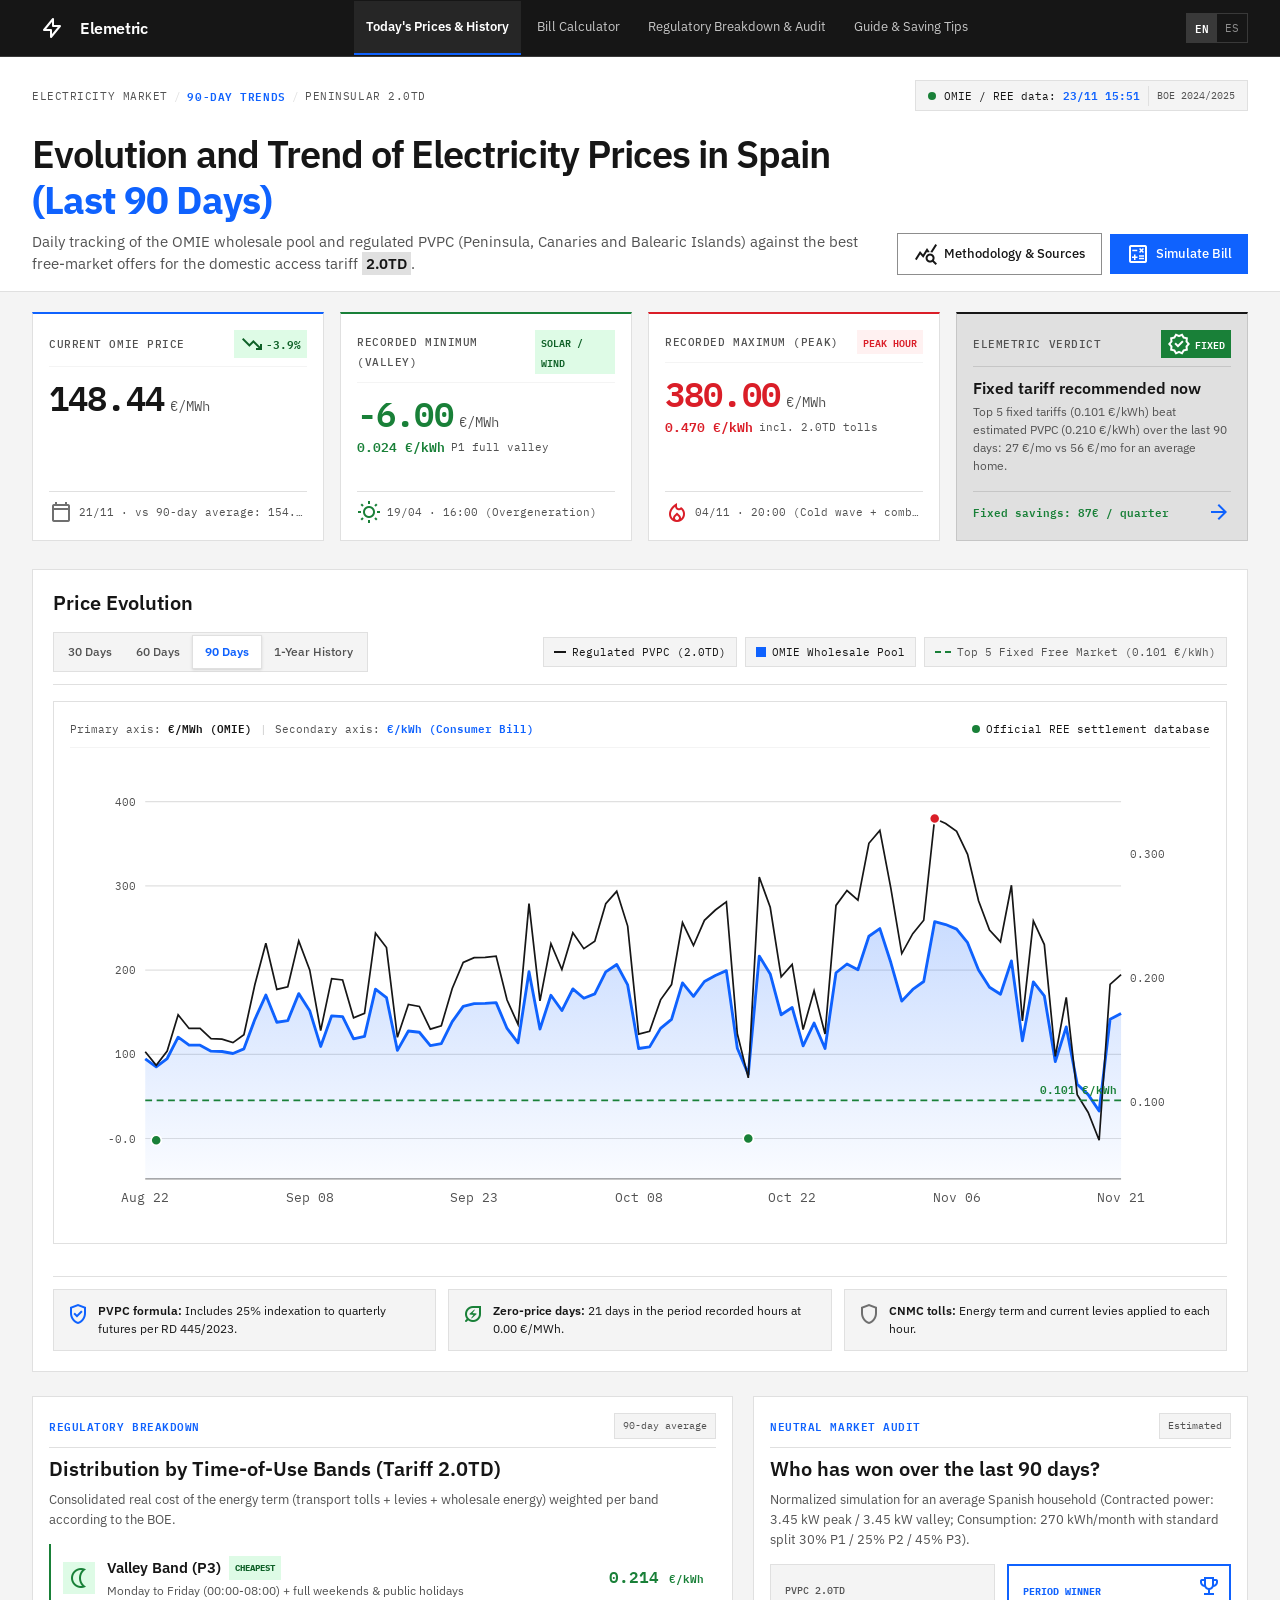
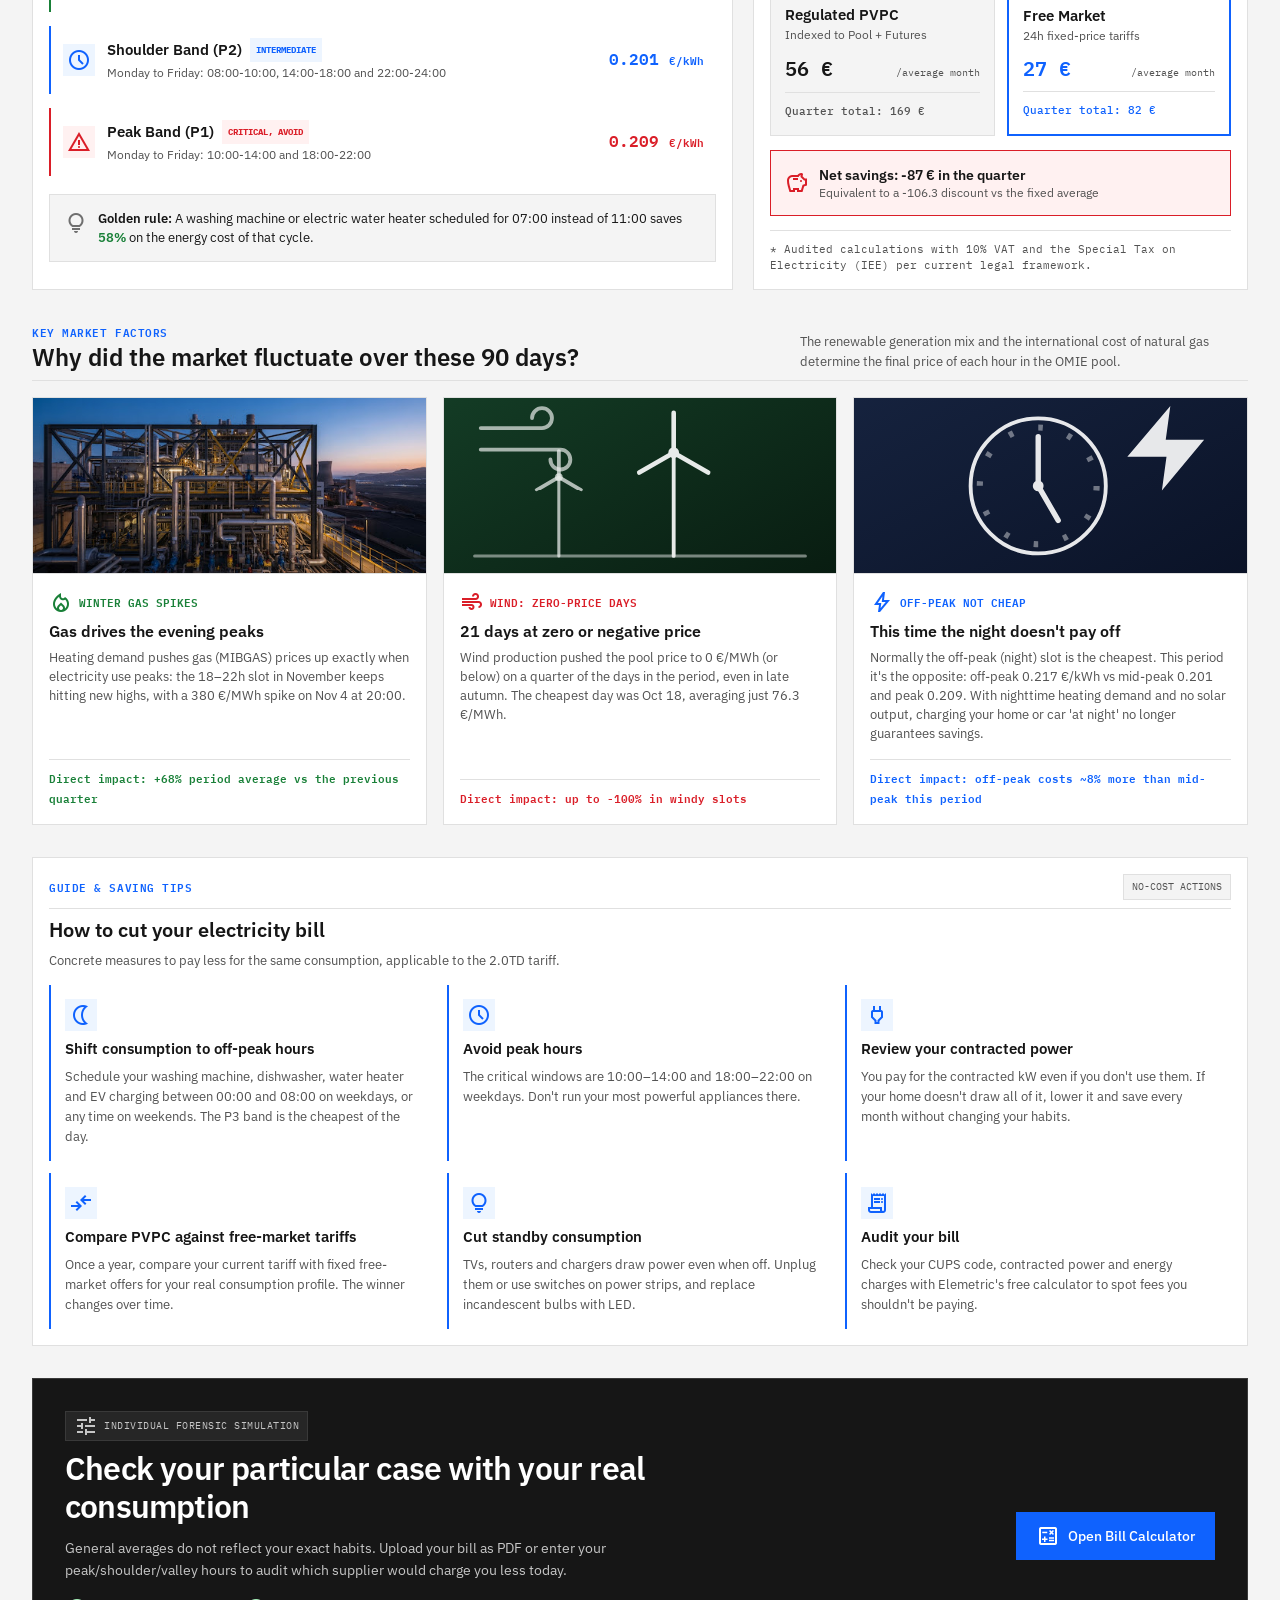
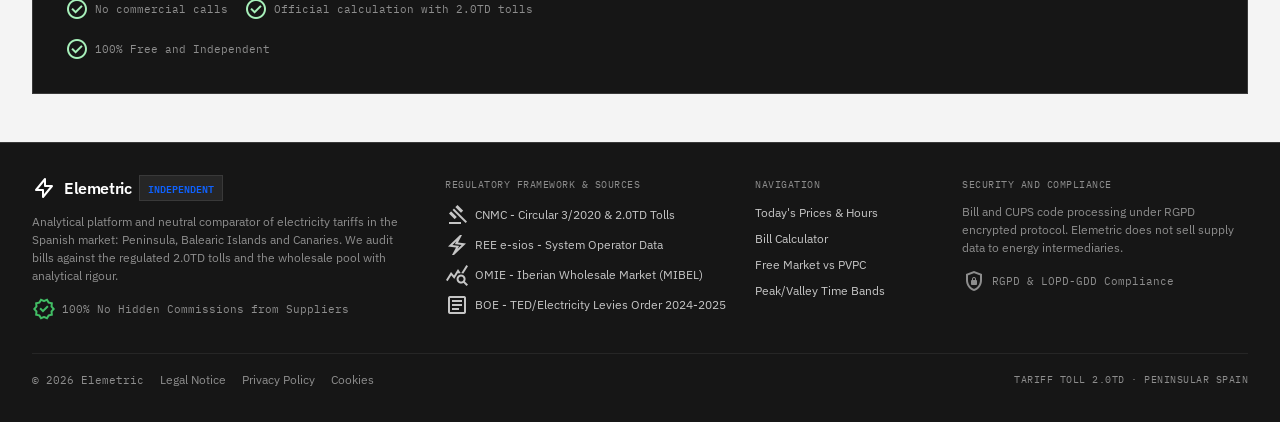
==== commit 6a490de0: "build: 2026-11-23 from elemetric@d6864a2" ====
--- a/en/index.html
+++ b/en/index.html
@@ -26,7 +26,7 @@
 
 
 
-<div class="hidden 2xl:flex items-center gap-2 px-2.5 py-1 bg-[#262626] border border-[#393939] font-mono text-[12px]"><span class="flex h-2 w-2 relative"><span class="animate-ping absolute inline-flex h-full w-full rounded-full bg-tertiary-fixed-dim opacity-75"></span><span class="relative inline-flex rounded-full h-2 w-2 bg-tertiary-fixed-dim"></span></span><span class="text-[#c6c6c6]">Pool PVPC:</span><span class="font-semibold text-white">0.195 €/kWh</span><span class="opacity-30">|</span><span class="text-[#c6c6c6]">OMIE:</span><span class="font-semibold text-white">141.71 €/MWh</span></div>
+<div class="hidden 2xl:flex items-center gap-2 px-2.5 py-1 bg-[#262626] border border-[#393939] font-mono text-[12px]"><span class="flex h-2 w-2 relative"><span class="animate-ping absolute inline-flex h-full w-full rounded-full bg-tertiary-fixed-dim opacity-75"></span><span class="relative inline-flex rounded-full h-2 w-2 bg-tertiary-fixed-dim"></span></span><span class="text-[#c6c6c6]">Pool PVPC:</span><span class="font-semibold text-white">0.203 €/kWh</span><span class="opacity-30">|</span><span class="text-[#c6c6c6]">OMIE:</span><span class="font-semibold text-white">148.44 €/MWh</span></div>
 
 </div><nav class="hidden xl:flex items-center gap-1"><a class="px-3 py-4 text-[13px] text-white font-semibold bg-[#262626] border-b-2 border-primary" data-path="precios-hoy-historico" href="#">Today&#39;s Prices &amp; History</a><a class="px-3 py-4 text-[13px] text-[#c6c6c6] hover:text-white hover:bg-[#262626] transition-colors border-b-2 border-transparent" data-path="calculadora-de-factura" href="https://compare.elemetric.comtom.engineering">Bill Calculator</a><a class="px-3 py-4 text-[13px] text-[#c6c6c6] hover:text-white hover:bg-[#262626] transition-colors border-b-2 border-transparent" data-path="tarifas-libres-vs-pvpc" href="#analisis-comparativo">Regulatory Breakdown &amp; Audit</a><a class="px-3 py-4 text-[13px] text-[#c6c6c6] hover:text-white hover:bg-[#262626] transition-colors border-b-2 border-transparent" data-path="guia-consejos-ahorro" href="#consejos-ahorro">Guide &amp; Saving Tips</a></nav><div class="flex items-center gap-3 shrink-0"><div class="flex items-center border border-[#393939] text-[11px] font-mono"><button class="px-2 py-1 bg-[#393939] text-white font-semibold" type="button">EN</button><a class="px-2 py-1 text-[#8d8d8d] hover:text-white transition-colors" href="/es/">ES</a></div></div></div></div></header>
 <main class="w-full pt-14 bg-[#f4f4f4] min-h-[calc(100vh-56px)]"><div class="flex flex-col w-full">
@@ -48,7 +48,7 @@
 
 <div class="flex items-center gap-2 bg-[#f4f4f4] border border-[#e0e0e0] px-3 py-1 text-[12px]">
 <span class="inline-block w-2 h-2 rounded-full bg-tertiary animate-pulse"></span>
-<span class="font-mono text-[11px] text-on-surface">OMIE / REE data: <strong class="text-primary font-semibold">22/11 13:14</strong></span>
+<span class="font-mono text-[11px] text-on-surface">OMIE / REE data: <strong class="text-primary font-semibold">23/11 15:51</strong></span>
 <span class="border-l border-[#e0e0e0] pl-2 font-mono text-[10px] text-on-surface-variant">BOE 2024/2025</span>
 </div>
 
@@ -91,18 +91,18 @@
 
 <span class="inline-flex items-center gap-0.5 px-1.5 py-0.5 font-mono text-[11px] bg-[#defbe6] text-[#0e6027] font-semibold">
 <span class="material-symbols-outlined text-[13px]">trending_down</span>
--8.1%
+-3.9%
 </span>
 
 </div>
 <div class="mt-3 flex items-baseline gap-1.5">
-<span class="font-mono text-[34px] leading-[38px] text-on-surface font-semibold tracking-tight">141.71</span>
+<span class="font-mono text-[34px] leading-[38px] text-on-surface font-semibold tracking-tight">148.44</span>
 <span class="font-mono text-[14px] text-on-surface-variant">€/MWh</span>
 </div>
 </div>
 <div class="mt-4 pt-2 border-t border-[#e0e0e0] text-on-surface-variant font-mono text-[11px] flex items-center gap-1.5">
 <span class="material-symbols-outlined text-[15px] text-secondary">calendar_today</span>
-<span class="truncate">20/11 · vs 90-day average: 154.16 €/MWh</span>
+<span class="truncate">21/11 · vs 90-day average: 154.48 €/MWh</span>
 </div>
 </div>
 
@@ -181,7 +181,7 @@
 </div>
 <div class="mt-2.5">
 <h2 class="font-headline text-[16px] leading-[22px] text-on-surface font-semibold">Fixed tariff recommended now</h2>
-<p class="text-[12px] leading-[18px] text-on-surface-variant mt-1">Top 5 fixed tariffs (0.101 €/kWh) beat estimated PVPC (0.209 €/kWh) over the last 90 days: 27 €/mo vs 56 €/mo for an average home.</p>
+<p class="text-[12px] leading-[18px] text-on-surface-variant mt-1">Top 5 fixed tariffs (0.101 €/kWh) beat estimated PVPC (0.210 €/kWh) over the last 90 days: 27 €/mo vs 56 €/mo for an average home.</p>
 </div>
 </div>
 <div class="mt-4 pt-2 border-t border-[#c6c6c6] flex items-center justify-between"><span class="font-mono text-[11px] text-tertiary font-semibold">Fixed savings: 87€ / quarter</span>
@@ -315,7 +315,7 @@
 </div>
 </div>
 <div class="text-right">
-<span class="block font-mono text-[16px] leading-[20px] text-primary font-semibold">0.200 <span class="text-[11px]">€/kWh</span></span>
+<span class="block font-mono text-[16px] leading-[20px] text-primary font-semibold">0.201 <span class="text-[11px]">€/kWh</span></span>
 
 
 </div>
@@ -334,7 +334,7 @@
 </div>
 </div>
 <div class="text-right">
-<span class="block font-mono text-[16px] leading-[20px] text-error font-semibold">0.208 <span class="text-[11px]">€/kWh</span></span>
+<span class="block font-mono text-[16px] leading-[20px] text-error font-semibold">0.209 <span class="text-[11px]">€/kWh</span></span>
 
 
 </div>
@@ -370,7 +370,7 @@
 <span class="font-mono text-[20px] leading-[24px] text-on-surface font-semibold">56 €</span>
 <span class="font-mono text-[10px] text-on-surface-variant">/average month</span>
 </div>
-<div class="mt-2 pt-2 border-t border-[#e0e0e0] font-mono text-[11px] text-on-surface-variant font-medium">Quarter total: 168 €</div>
+<div class="mt-2 pt-2 border-t border-[#e0e0e0] font-mono text-[11px] text-on-surface-variant font-medium">Quarter total: 169 €</div>
 </div>
 
 <div class="p-3.5 bg-white border-2 border-primary flex flex-col justify-between relative">
@@ -395,7 +395,7 @@
 <span class="material-symbols-outlined text-error text-[22px] shrink-0">savings</span>
 <div>
 <span class="font-headline text-[14px] leading-[19px] text-on-surface font-semibold">Net savings: -87 € in the quarter</span>
-<span class="text-[12px] leading-[16px] text-on-surface-variant block">Equivalent to a -105.8 discount vs the fixed average</span>
+<span class="text-[12px] leading-[16px] text-on-surface-variant block">Equivalent to a -106.3 discount vs the fixed average</span>
 </div>
 </div>
 </div>
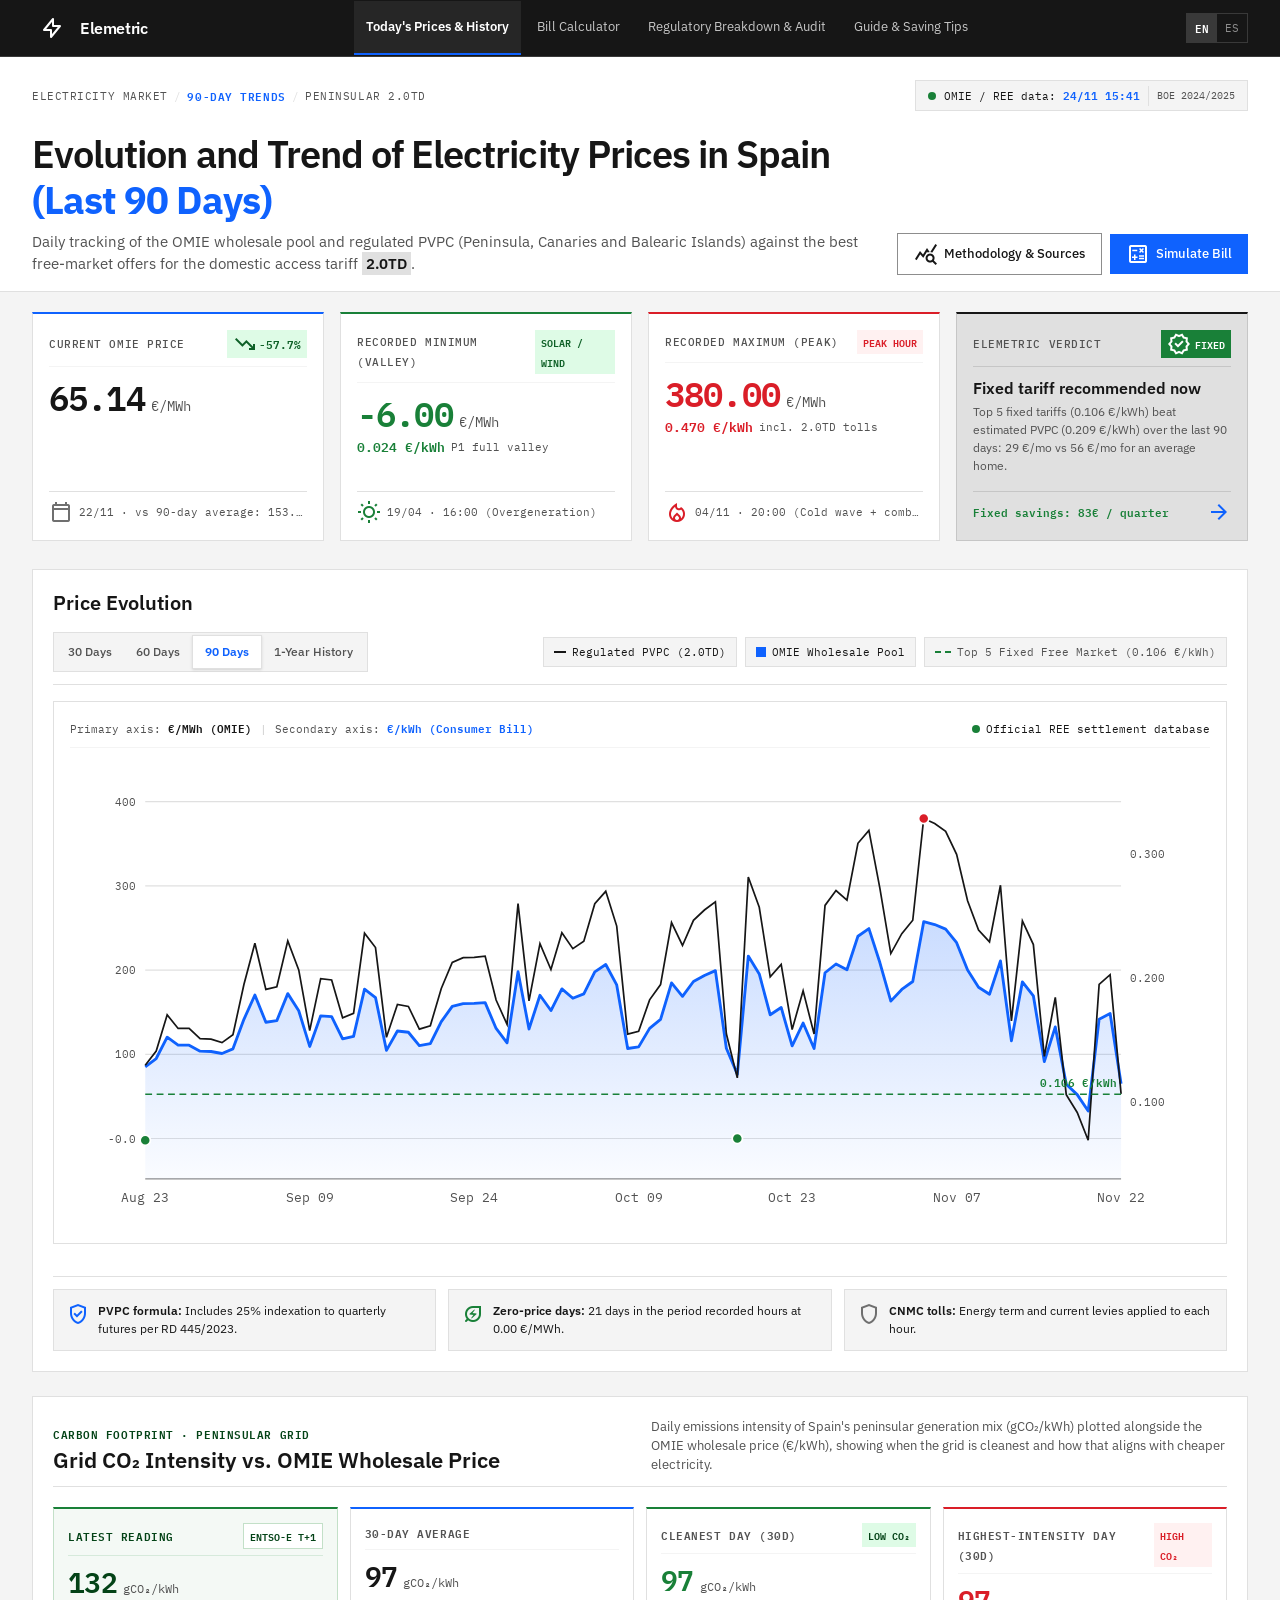
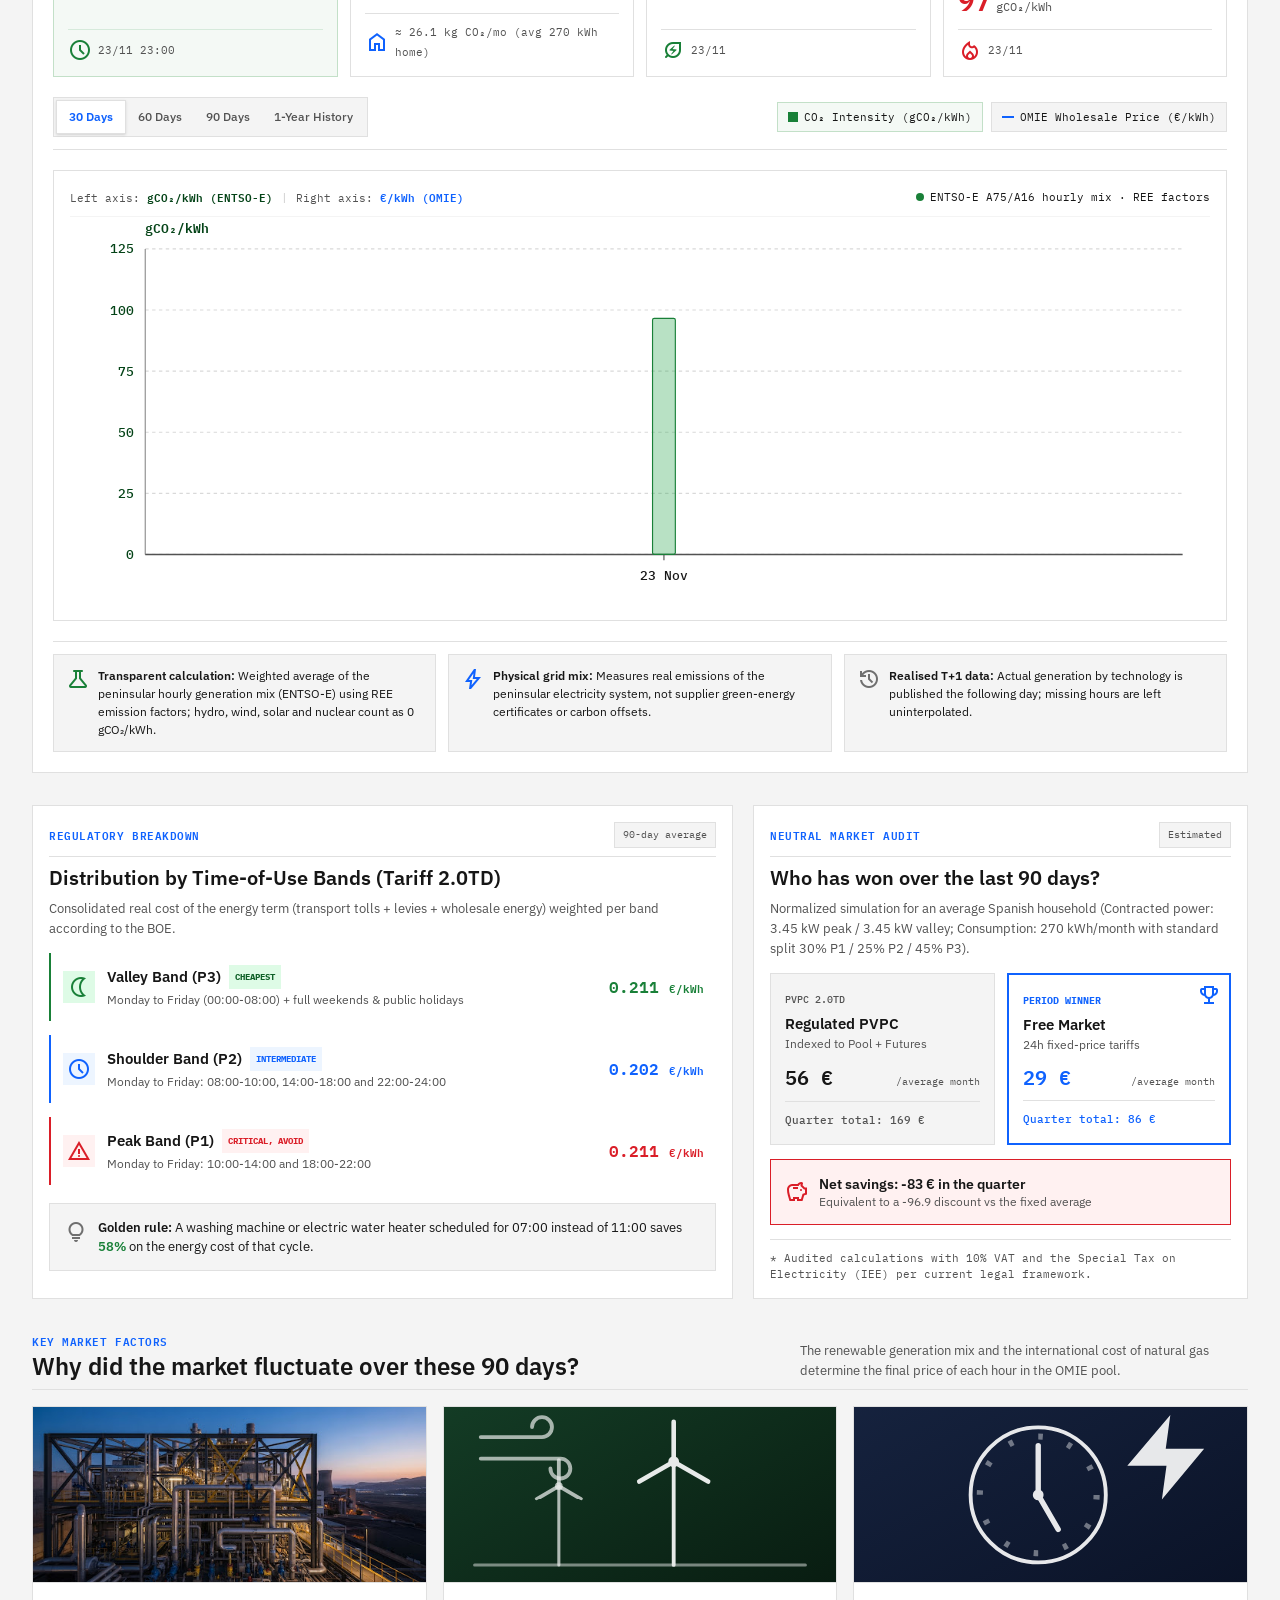
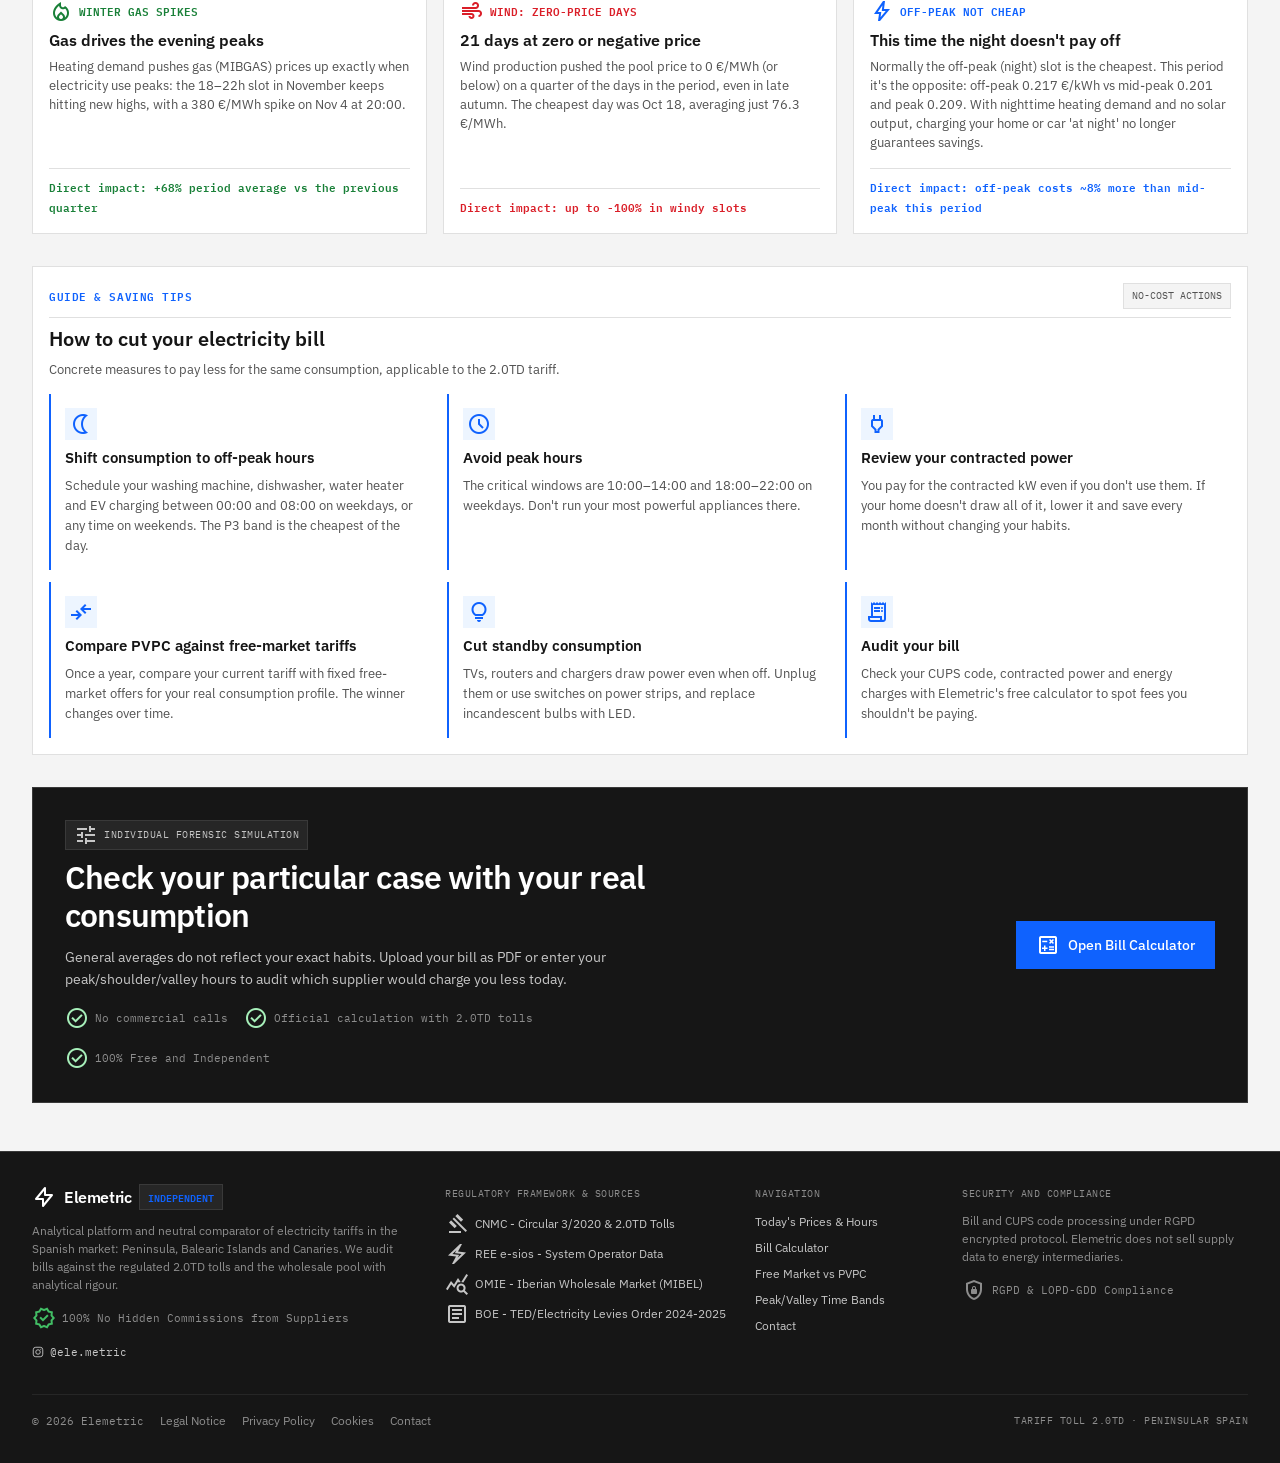
==== commit bb3e3ff6: "build: 2026-11-24 from elemetric@9ebbd96" ====
--- a/en/index.html
+++ b/en/index.html
@@ -26,7 +26,7 @@
 
 
 
-<div class="hidden 2xl:flex items-center gap-2 px-2.5 py-1 bg-[#262626] border border-[#393939] font-mono text-[12px]"><span class="flex h-2 w-2 relative"><span class="animate-ping absolute inline-flex h-full w-full rounded-full bg-tertiary-fixed-dim opacity-75"></span><span class="relative inline-flex rounded-full h-2 w-2 bg-tertiary-fixed-dim"></span></span><span class="text-[#c6c6c6]">Pool PVPC:</span><span class="font-semibold text-white">0.203 €/kWh</span><span class="opacity-30">|</span><span class="text-[#c6c6c6]">OMIE:</span><span class="font-semibold text-white">148.44 €/MWh</span></div>
+<div class="hidden 2xl:flex items-center gap-2 px-2.5 py-1 bg-[#262626] border border-[#393939] font-mono text-[12px]"><span class="flex h-2 w-2 relative"><span class="animate-ping absolute inline-flex h-full w-full rounded-full bg-tertiary-fixed-dim opacity-75"></span><span class="relative inline-flex rounded-full h-2 w-2 bg-tertiary-fixed-dim"></span></span><span class="text-[#c6c6c6]">Pool PVPC:</span><span class="font-semibold text-white">0.106 €/kWh</span><span class="opacity-30">|</span><span class="text-[#c6c6c6]">OMIE:</span><span class="font-semibold text-white">65.14 €/MWh</span><span class="opacity-30">|</span><a class="inline-flex items-center gap-1.5 hover:underline" href="#intensidad-co2"><span class="text-[#c6c6c6]">Grid CO₂:</span><span class="font-semibold text-white">132 g/kWh</span></a></div>
 
 </div><nav class="hidden xl:flex items-center gap-1"><a class="px-3 py-4 text-[13px] text-white font-semibold bg-[#262626] border-b-2 border-primary" data-path="precios-hoy-historico" href="#">Today&#39;s Prices &amp; History</a><a class="px-3 py-4 text-[13px] text-[#c6c6c6] hover:text-white hover:bg-[#262626] transition-colors border-b-2 border-transparent" data-path="calculadora-de-factura" href="https://compare.elemetric.comtom.engineering">Bill Calculator</a><a class="px-3 py-4 text-[13px] text-[#c6c6c6] hover:text-white hover:bg-[#262626] transition-colors border-b-2 border-transparent" data-path="tarifas-libres-vs-pvpc" href="#analisis-comparativo">Regulatory Breakdown &amp; Audit</a><a class="px-3 py-4 text-[13px] text-[#c6c6c6] hover:text-white hover:bg-[#262626] transition-colors border-b-2 border-transparent" data-path="guia-consejos-ahorro" href="#consejos-ahorro">Guide &amp; Saving Tips</a></nav><div class="flex items-center gap-3 shrink-0"><div class="flex items-center border border-[#393939] text-[11px] font-mono"><button class="px-2 py-1 bg-[#393939] text-white font-semibold" type="button">EN</button><a class="px-2 py-1 text-[#8d8d8d] hover:text-white transition-colors" href="/es/">ES</a></div></div></div></div></header>
 <main class="w-full pt-14 bg-[#f4f4f4] min-h-[calc(100vh-56px)]"><div class="flex flex-col w-full">
@@ -48,7 +48,7 @@
 
 <div class="flex items-center gap-2 bg-[#f4f4f4] border border-[#e0e0e0] px-3 py-1 text-[12px]">
 <span class="inline-block w-2 h-2 rounded-full bg-tertiary animate-pulse"></span>
-<span class="font-mono text-[11px] text-on-surface">OMIE / REE data: <strong class="text-primary font-semibold">23/11 15:51</strong></span>
+<span class="font-mono text-[11px] text-on-surface">OMIE / REE data: <strong class="text-primary font-semibold">24/11 15:41</strong></span>
 <span class="border-l border-[#e0e0e0] pl-2 font-mono text-[10px] text-on-surface-variant">BOE 2024/2025</span>
 </div>
 
@@ -91,18 +91,18 @@
 
 <span class="inline-flex items-center gap-0.5 px-1.5 py-0.5 font-mono text-[11px] bg-[#defbe6] text-[#0e6027] font-semibold">
 <span class="material-symbols-outlined text-[13px]">trending_down</span>
--3.9%
+-57.7%
 </span>
 
 </div>
 <div class="mt-3 flex items-baseline gap-1.5">
-<span class="font-mono text-[34px] leading-[38px] text-on-surface font-semibold tracking-tight">148.44</span>
+<span class="font-mono text-[34px] leading-[38px] text-on-surface font-semibold tracking-tight">65.14</span>
 <span class="font-mono text-[14px] text-on-surface-variant">€/MWh</span>
 </div>
 </div>
 <div class="mt-4 pt-2 border-t border-[#e0e0e0] text-on-surface-variant font-mono text-[11px] flex items-center gap-1.5">
 <span class="material-symbols-outlined text-[15px] text-secondary">calendar_today</span>
-<span class="truncate">21/11 · vs 90-day average: 154.48 €/MWh</span>
+<span class="truncate">22/11 · vs 90-day average: 153.95 €/MWh</span>
 </div>
 </div>
 
@@ -181,10 +181,10 @@
 </div>
 <div class="mt-2.5">
 <h2 class="font-headline text-[16px] leading-[22px] text-on-surface font-semibold">Fixed tariff recommended now</h2>
-<p class="text-[12px] leading-[18px] text-on-surface-variant mt-1">Top 5 fixed tariffs (0.101 €/kWh) beat estimated PVPC (0.210 €/kWh) over the last 90 days: 27 €/mo vs 56 €/mo for an average home.</p>
-</div>
-</div>
-<div class="mt-4 pt-2 border-t border-[#c6c6c6] flex items-center justify-between"><span class="font-mono text-[11px] text-tertiary font-semibold">Fixed savings: 87€ / quarter</span>
+<p class="text-[12px] leading-[18px] text-on-surface-variant mt-1">Top 5 fixed tariffs (0.106 €/kWh) beat estimated PVPC (0.209 €/kWh) over the last 90 days: 29 €/mo vs 56 €/mo for an average home.</p>
+</div>
+</div>
+<div class="mt-4 pt-2 border-t border-[#c6c6c6] flex items-center justify-between"><span class="font-mono text-[11px] text-tertiary font-semibold">Fixed savings: 83€ / quarter</span>
 <span class="material-symbols-outlined text-primary text-[18px]">arrow_forward</span>
 </div>
 </div>
@@ -222,7 +222,7 @@
 </div>
 <div class="flex items-center gap-1.5 px-2.5 py-1 bg-[#f4f4f4] border border-[#e0e0e0] text-on-surface-variant">
 <span class="w-4 border-t-2 border-dashed border-tertiary"></span>
-<span>Top 5 Fixed Free Market (0.101 €/kWh)</span>
+<span>Top 5 Fixed Free Market (0.106 €/kWh)</span>
 </div>
 </div>
 </div>
@@ -266,6 +266,143 @@
 
 
 
+<section class="w-full px-4 lg:px-8 py-4" id="intensidad-co2">
+<div class="max-w-[1440px] mx-auto bg-white border border-[#e0e0e0] p-5 flex flex-col gap-5">
+
+<div class="flex flex-col lg:flex-row lg:items-end justify-between gap-2 pb-3 border-b border-[#e0e0e0]">
+<div>
+<span class="font-mono text-[11px] uppercase text-[#044317] font-semibold tracking-wider">CARBON FOOTPRINT · PENINSULAR GRID</span>
+<h2 class="font-headline text-[22px] leading-[28px] text-on-surface font-semibold mt-0.5">Grid CO₂ Intensity vs. OMIE Wholesale Price</h2>
+</div>
+<p class="text-[13px] leading-[19px] text-on-surface-variant max-w-xl">Daily emissions intensity of Spain&#39;s peninsular generation mix (gCO₂/kWh) plotted alongside the OMIE wholesale price (€/kWh), showing when the grid is cleanest and how that aligns with cheaper electricity.</p>
+</div>
+
+<div class="grid grid-cols-1 sm:grid-cols-2 xl:grid-cols-4 gap-3">
+
+<div class="bg-[#f4f9f5] border border-[#c3e0c8] p-3.5 flex flex-col justify-between border-t-2 border-t-[#198038]">
+<div>
+<div class="flex items-center justify-between pb-1.5 border-b border-[#d6eadb]">
+<span class="font-mono text-[11px] uppercase text-[#044317] font-semibold tracking-wider">LATEST READING</span>
+<span class="px-1.5 py-0.5 font-mono text-[10px] bg-white border border-[#c3e0c8] text-[#044317] font-semibold">ENTSO-E T&#43;1</span>
+</div>
+<div class="mt-2.5 flex items-baseline gap-1.5">
+<span class="font-mono text-[28px] leading-[32px] text-[#044317] font-semibold tracking-tight">132</span>
+<span class="font-mono text-[12px] text-on-surface-variant">gCO₂/kWh</span>
+</div>
+</div>
+<div class="mt-3 pt-2 border-t border-[#d6eadb] text-on-surface-variant font-mono text-[11px] flex items-center gap-1.5">
+<span class="material-symbols-outlined text-[14px] text-[#198038]">schedule</span>
+<span>23/11 23:00</span>
+</div>
+</div>
+
+<div class="bg-white border border-[#e0e0e0] p-3.5 flex flex-col justify-between border-t-2 border-t-primary">
+<div>
+<div class="flex items-center justify-between pb-1.5 border-b border-[#f4f4f4]">
+<span class="font-mono text-[11px] uppercase text-on-surface-variant font-semibold tracking-wider">30-DAY AVERAGE</span>
+</div>
+<div class="mt-2.5 flex items-baseline gap-1.5">
+<span class="font-mono text-[28px] leading-[32px] text-on-surface font-semibold tracking-tight">97</span>
+<span class="font-mono text-[12px] text-on-surface-variant">gCO₂/kWh</span>
+</div>
+</div>
+<div class="mt-3 pt-2 border-t border-[#e0e0e0] text-on-surface-variant font-mono text-[11px] flex items-center gap-1.5">
+<span class="material-symbols-outlined text-[14px] text-primary">home</span>
+<span>≈ 26.1 kg CO₂/mo (avg 270 kWh home)</span>
+</div>
+</div>
+
+
+<div class="bg-white border border-[#e0e0e0] p-3.5 flex flex-col justify-between border-t-2 border-t-tertiary">
+<div>
+<div class="flex items-center justify-between pb-1.5 border-b border-[#f4f4f4]">
+<span class="font-mono text-[11px] uppercase text-on-surface-variant font-semibold tracking-wider">CLEANEST DAY (30D)</span>
+<span class="px-1.5 py-0.5 font-mono text-[10px] bg-[#defbe6] text-[#044317] font-semibold">LOW CO₂</span>
+</div>
+<div class="mt-2.5 flex items-baseline gap-1.5">
+<span class="font-mono text-[28px] leading-[32px] text-tertiary font-semibold tracking-tight">97</span>
+<span class="font-mono text-[12px] text-on-surface-variant">gCO₂/kWh</span>
+</div>
+</div>
+<div class="mt-3 pt-2 border-t border-[#e0e0e0] text-on-surface-variant font-mono text-[11px] flex items-center gap-1.5">
+<span class="material-symbols-outlined text-[14px] text-tertiary">energy_savings_leaf</span>
+<span class="truncate">23/11</span>
+</div>
+</div>
+
+
+<div class="bg-white border border-[#e0e0e0] p-3.5 flex flex-col justify-between border-t-2 border-t-error">
+<div>
+<div class="flex items-center justify-between pb-1.5 border-b border-[#f4f4f4]">
+<span class="font-mono text-[11px] uppercase text-on-surface-variant font-semibold tracking-wider">HIGHEST-INTENSITY DAY (30D)</span>
+<span class="px-1.5 py-0.5 font-mono text-[10px] bg-error-container text-error font-semibold">HIGH CO₂</span>
+</div>
+<div class="mt-2.5 flex items-baseline gap-1.5">
+<span class="font-mono text-[28px] leading-[32px] text-error font-semibold tracking-tight">97</span>
+<span class="font-mono text-[12px] text-on-surface-variant">gCO₂/kWh</span>
+</div>
+</div>
+<div class="mt-3 pt-2 border-t border-[#e0e0e0] text-on-surface-variant font-mono text-[11px] flex items-center gap-1.5">
+<span class="material-symbols-outlined text-[14px] text-error">local_fire_department</span>
+<span class="truncate">23/11</span>
+</div>
+</div>
+</div>
+
+<div class="flex flex-col lg:flex-row lg:items-center justify-between gap-3 pb-3 border-b border-[#e0e0e0]">
+<div class="flex flex-wrap items-center bg-[#f4f4f4] border border-[#e0e0e0] p-0.5">
+<button class="px-3 py-1.5 text-[12px] font-semibold bg-white text-primary border border-[#e0e0e0] shadow-sm" type="button" data-carbon-range="30">30 Days</button>
+<button class="px-3 py-1.5 text-[12px] font-medium text-on-surface-variant hover:text-on-surface transition-colors" type="button" data-carbon-range="60">60 Days</button>
+<button class="px-3 py-1.5 text-[12px] font-medium text-on-surface-variant hover:text-on-surface transition-colors" type="button" data-carbon-range="90">90 Days</button>
+<button class="px-3 py-1.5 text-[12px] font-medium text-on-surface-variant hover:text-on-surface transition-colors" type="button" data-carbon-range="365">1-Year History</button>
+</div>
+
+<div class="flex flex-wrap items-center gap-2 font-mono text-[11px]">
+<div class="flex items-center gap-1.5 px-2.5 py-1 bg-[#f4f9f5] border border-[#c3e0c8] text-on-surface">
+<span class="w-2.5 h-2.5 bg-[#198038]"></span>
+<span>CO₂ Intensity (gCO₂/kWh)</span>
+</div>
+<div class="flex items-center gap-1.5 px-2.5 py-1 bg-[#f4f4f4] border border-[#e0e0e0] text-on-surface">
+<span class="w-3 h-0.5 bg-primary"></span>
+<span>OMIE Wholesale Price (€/kWh)</span>
+</div>
+</div>
+</div>
+
+<div class="relative w-full overflow-hidden bg-white border border-[#e0e0e0] p-4">
+<div class="flex flex-wrap items-center justify-between gap-2 font-mono text-[11px] text-on-surface-variant pb-2 border-b border-[#f4f4f4]">
+<div class="flex flex-wrap items-center gap-2">
+<span>Left axis: <strong class="text-[#044317] font-semibold">gCO₂/kWh (ENTSO-E)</strong></span>
+<span class="text-[#c6c6c6]">|</span>
+<span>Right axis: <strong class="text-primary font-semibold">€/kWh (OMIE)</strong></span>
+</div>
+<div class="flex items-center gap-1.5">
+<span class="inline-block w-2 h-2 rounded-full bg-tertiary"></span>
+<span class="text-on-surface">ENTSO-E A75/A16 hourly mix · REE factors</span>
+</div>
+</div>
+<div id="carbon-chart"></div>
+</div>
+
+<div class="pt-3 border-t border-[#e0e0e0] grid grid-cols-1 md:grid-cols-3 gap-3">
+<div class="flex items-start gap-2 bg-[#f4f4f4] p-3 border border-[#e0e0e0]">
+<span class="material-symbols-outlined text-tertiary text-[18px] shrink-0">science</span>
+<p class="text-[12px] leading-[18px] text-on-surface"><strong class="font-semibold text-on-surface">Transparent calculation:</strong> Weighted average of the peninsular hourly generation mix (ENTSO-E) using REE emission factors; hydro, wind, solar and nuclear count as 0 gCO₂/kWh.</p>
+</div>
+<div class="flex items-start gap-2 bg-[#f4f4f4] p-3 border border-[#e0e0e0]">
+<span class="material-symbols-outlined text-primary text-[18px] shrink-0">bolt</span>
+<p class="text-[12px] leading-[18px] text-on-surface"><strong class="font-semibold text-on-surface">Physical grid mix:</strong> Measures real emissions of the peninsular electricity system, not supplier green-energy certificates or carbon offsets.</p>
+</div>
+<div class="flex items-start gap-2 bg-[#f4f4f4] p-3 border border-[#e0e0e0]">
+<span class="material-symbols-outlined text-secondary text-[18px] shrink-0">history</span>
+<p class="text-[12px] leading-[18px] text-on-surface"><strong class="font-semibold text-on-surface">Realised T&#43;1 data:</strong> Actual generation by technology is published the following day; missing hours are left uninterpolated.</p>
+</div>
+</div>
+</div>
+<script src="/js/carbon-chart.js" defer></script>
+</section>
+
+
 
 <section class="w-full px-4 lg:px-8 py-4" id="analisis-comparativo">
 
@@ -296,7 +433,7 @@
 </div>
 </div>
 <div class="text-right">
-<span class="block font-mono text-[16px] leading-[20px] text-tertiary font-semibold">0.214 <span class="text-[11px]">€/kWh</span></span>
+<span class="block font-mono text-[16px] leading-[20px] text-tertiary font-semibold">0.211 <span class="text-[11px]">€/kWh</span></span>
 
 
 </div>
@@ -315,7 +452,7 @@
 </div>
 </div>
 <div class="text-right">
-<span class="block font-mono text-[16px] leading-[20px] text-primary font-semibold">0.201 <span class="text-[11px]">€/kWh</span></span>
+<span class="block font-mono text-[16px] leading-[20px] text-primary font-semibold">0.202 <span class="text-[11px]">€/kWh</span></span>
 
 
 </div>
@@ -334,7 +471,7 @@
 </div>
 </div>
 <div class="text-right">
-<span class="block font-mono text-[16px] leading-[20px] text-error font-semibold">0.209 <span class="text-[11px]">€/kWh</span></span>
+<span class="block font-mono text-[16px] leading-[20px] text-error font-semibold">0.211 <span class="text-[11px]">€/kWh</span></span>
 
 
 </div>
@@ -381,10 +518,10 @@
 <p class="text-[12px] leading-[16px] text-on-surface-variant mt-0.5">24h fixed-price tariffs</p>
 </div>
 <div class="mt-3 flex items-baseline justify-between">
-<span class="font-mono text-[20px] leading-[24px] text-primary font-semibold">27 €</span>
+<span class="font-mono text-[20px] leading-[24px] text-primary font-semibold">29 €</span>
 <span class="font-mono text-[10px] text-on-surface-variant">/average month</span>
 </div>
-<div class="mt-2 pt-2 border-t border-[#e0e0e0] font-mono text-[11px] text-primary font-medium">Quarter total: 82 €</div>
+<div class="mt-2 pt-2 border-t border-[#e0e0e0] font-mono text-[11px] text-primary font-medium">Quarter total: 86 €</div>
 </div>
 </div>
 
@@ -394,8 +531,8 @@
 <div class="flex items-center gap-2.5">
 <span class="material-symbols-outlined text-error text-[22px] shrink-0">savings</span>
 <div>
-<span class="font-headline text-[14px] leading-[19px] text-on-surface font-semibold">Net savings: -87 € in the quarter</span>
-<span class="text-[12px] leading-[16px] text-on-surface-variant block">Equivalent to a -106.3 discount vs the fixed average</span>
+<span class="font-headline text-[14px] leading-[19px] text-on-surface font-semibold">Net savings: -83 € in the quarter</span>
+<span class="text-[12px] leading-[16px] text-on-surface-variant block">Equivalent to a -96.9 discount vs the fixed average</span>
 </div>
 </div>
 </div>
@@ -583,6 +720,51 @@
     <svg class="w-6 h-6 text-white" fill="none" stroke="currentColor" viewBox="0 0 24 24">
 		<path stroke-linecap="round" stroke-linejoin="round" stroke-width="2" d="M13 10V3L4 14h7v7l9-11h-7z"></path>
 	</svg>
-    <span class="font-headline text-[16px] font-semibold tracking-tight text-white">Elemetric</span><span class="px-2 py-0.5 bg-[#262626] border border-[#393939] font-mono text-[10px] uppercase text-primary font-semibold">Independent</span></div><p class="text-[12px] leading-[18px] text-[#8d8d8d] pr-4">Analytical platform and neutral comparator of electricity tariffs in the Spanish market: Peninsula, Balearic Islands and Canaries. We audit bills against the regulated 2.0TD tolls and the wholesale pool with analytical rigour.</p><div class="flex items-center gap-1.5 font-mono text-[11px] text-[#8d8d8d]"><span class="material-symbols-outlined text-[14px] text-tertiary-fixed-dim">verified</span>100% No Hidden Commissions from Suppliers</div></div><div class="lg:col-span-3 flex flex-col gap-2"><span class="font-mono text-[10px] uppercase tracking-wider text-[#8d8d8d]">REGULATORY FRAMEWORK &amp; SOURCES</span><ul class="flex flex-col gap-1.5 text-[12px]"><li class="flex items-center gap-1.5 text-[#c6c6c6] hover:text-white"><span class="material-symbols-outlined text-[14px]">gavel</span><span>CNMC - Circular 3/2020 &amp; 2.0TD Tolls</span></li><li class="flex items-center gap-1.5 text-[#c6c6c6] hover:text-white"><span class="material-symbols-outlined text-[14px]">electric_bolt</span><span>REE e-sios - System Operator Data</span></li><li class="flex items-center gap-1.5 text-[#c6c6c6] hover:text-white"><span class="material-symbols-outlined text-[14px]">query_stats</span><span>OMIE - Iberian Wholesale Market (MIBEL)</span></li><li class="flex items-center gap-1.5 text-[#c6c6c6] hover:text-white"><span class="material-symbols-outlined text-[14px]">article</span><span>BOE - TED/Electricity Levies Order 2024-2025</span></li></ul></div><div class="lg:col-span-2 flex flex-col gap-2"><span class="font-mono text-[10px] uppercase tracking-wider text-[#8d8d8d]">NAVIGATION</span><ul class="flex flex-col gap-1.5 text-[12px]"><a class="text-[#c6c6c6] hover:text-white transition-colors" data-path="precios-hoy-historico" href="#">Today&#39;s Prices &amp; Hours</a><a class="text-[#c6c6c6] hover:text-white transition-colors" data-path="calculadora-de-factura" href="https://compare.elemetric.comtom.engineering">Bill Calculator</a><a class="text-[#c6c6c6] hover:text-white transition-colors" data-path="tarifas-libres-vs-pvpc" href="#">Free Market vs PVPC</a><a class="text-[#c6c6c6] hover:text-white transition-colors" data-path="guia-consejos-ahorro" href="#consejos-ahorro">Peak/Valley Time Bands</a></ul></div><div class="lg:col-span-3 flex flex-col gap-2"><span class="font-mono text-[10px] uppercase tracking-wider text-[#8d8d8d]">SECURITY AND COMPLIANCE</span><p class="text-[12px] leading-[18px] text-[#8d8d8d]">Bill and CUPS code processing under RGPD encrypted protocol. Elemetric does not sell supply data to energy intermediaries.</p><div class="flex items-center gap-1.5 text-[#8d8d8d] font-mono text-[11px] pt-1"><span class="material-symbols-outlined text-[14px]">shield_lock</span><span>RGPD &amp; LOPD-GDD Compliance</span></div></div></div><div class="pt-4 flex flex-col md:flex-row items-center justify-between gap-3 text-[#8d8d8d] text-[12px]"><div class="flex flex-wrap items-center gap-4"><span class="font-mono text-[11px]">© 2026 Elemetric</span><a class="hover:text-white" data-path="aviso-legal" href="#">Legal Notice</a><a class="hover:text-white" data-path="politica-privacidad" href="#">Privacy Policy</a><a class="hover:text-white" data-path="cookies" href="#">Cookies</a></div><span class="font-mono text-[10px] uppercase tracking-wider">TARIFF TOLL 2.0TD · PENINSULAR SPAIN</span></div></div></div></footer>
+    <span class="font-headline text-[16px] font-semibold tracking-tight text-white">Elemetric</span><span class="px-2 py-0.5 bg-[#262626] border border-[#393939] font-mono text-[10px] uppercase text-primary font-semibold">Independent</span></div><p class="text-[12px] leading-[18px] text-[#8d8d8d] pr-4">Analytical platform and neutral comparator of electricity tariffs in the Spanish market: Peninsula, Balearic Islands and Canaries. We audit bills against the regulated 2.0TD tolls and the wholesale pool with analytical rigour.</p><div class="flex items-center gap-1.5 font-mono text-[11px] text-[#8d8d8d]"><span class="material-symbols-outlined
+        text-[14px] text-tertiary-fixed-dim">verified</span>100% No Hidden Commissions from Suppliers</div><a class="inline-flex items-center gap-1.5 font-mono text-[11px] text-[#c6c6c6] hover:text-white transition-colors w-fit" href="https://www.instagram.com/ele.metric" target="_blank" rel="noopener noreferrer" aria-label="Instagram @ele.metric"><svg class="w-3 h-3 shrink-0" fill="none" stroke="currentColor" stroke-width="1.8" viewBox="0 0 24 24" aria-hidden="true"><rect x="2.5" y="2.5" width="19" height="19" rx="5"></rect><circle cx="12" cy="12" r="4.5"></circle><circle cx="17.5" cy="6.5" r="1" fill="currentColor" stroke="none"></circle></svg><span>@ele.metric</span></a></div><div class="lg:col-span-3 flex flex-col gap-2"><span class="font-mono text-[10px] uppercase tracking-wider text-[#8d8d8d]">REGULATORY FRAMEWORK &amp; SOURCES</span><ul class="flex flex-col gap-1.5 text-[12px]"><li class="flex items-center gap-1.5 text-[#c6c6c6] hover:text-white"><span class="material-symbols-outlined text-[14px]">gavel</span><span>CNMC - Circular 3/2020 &amp; 2.0TD Tolls</span></li><li class="flex items-center gap-1.5 text-[#c6c6c6] hover:text-white"><span class="material-symbols-outlined text-[14px]">electric_bolt</span><span>REE e-sios - System Operator Data</span></li><li class="flex items-center gap-1.5 text-[#c6c6c6] hover:text-white"><span class="material-symbols-outlined text-[14px]">query_stats</span><span>OMIE - Iberian Wholesale Market (MIBEL)</span></li><li class="flex items-center gap-1.5 text-[#c6c6c6] hover:text-white"><span class="material-symbols-outlined text-[14px]">article</span><span>BOE - TED/Electricity Levies Order 2024-2025</span></li></ul></div><div class="lg:col-span-2 flex flex-col gap-2"><span class="font-mono text-[10px] uppercase tracking-wider text-[#8d8d8d]">NAVIGATION</span><ul class="flex flex-col gap-1.5 text-[12px]"><a class="text-[#c6c6c6] hover:text-white transition-colors" data-path="precios-hoy-historico" href="#">Today&#39;s Prices &amp; Hours</a><a class="text-[#c6c6c6] hover:text-white transition-colors" data-path="calculadora-de-factura" href="https://compare.elemetric.comtom.engineering">Bill Calculator</a><a class="text-[#c6c6c6] hover:text-white transition-colors" data-path="tarifas-libres-vs-pvpc" href="#">Free Market vs PVPC</a><a class="text-[#c6c6c6] hover:text-white transition-colors" data-path="guia-consejos-ahorro" href="#consejos-ahorro">Peak/Valley Time Bands</a><button class="text-left text-[#c6c6c6] hover:text-white transition-colors cursor-pointer" type="button" onclick="openContactModal()">Contact</button></ul></div><div class="lg:col-span-3 flex flex-col gap-2"><span class="font-mono text-[10px] uppercase tracking-wider text-[#8d8d8d]">SECURITY AND COMPLIANCE</span><p class="text-[12px] leading-[18px] text-[#8d8d8d]">Bill and CUPS code processing under RGPD encrypted protocol. Elemetric does not sell supply data to energy intermediaries.</p><div class="flex items-center gap-1.5 text-[#8d8d8d] font-mono text-[11px] pt-1"><span class="material-symbols-outlined text-[14px]">shield_lock</span><span>RGPD &amp; LOPD-GDD Compliance</span></div></div></div><div class="pt-4 flex flex-col md:flex-row items-center justify-between gap-3 text-[#8d8d8d] text-[12px]"><div class="flex flex-wrap items-center gap-4"><span class="font-mono text-[11px]">© 2026 Elemetric</span><a class="hover:text-white" data-path="aviso-legal" href="#">Legal Notice</a><a class="hover:text-white" data-path="politica-privacidad" href="#">Privacy Policy</a><a class="hover:text-white" data-path="cookies" href="#">Cookies</a><button class="hover:text-white transition-colors cursor-pointer" type="button" onclick="openContactModal()">Contact</button></div><span class="font-mono text-[10px] uppercase tracking-wider">TARIFF TOLL 2.0TD · PENINSULAR SPAIN</span></div></div></div></footer>
+<div id="contact-modal" class="fixed inset-0 z-[60] hidden items-center justify-center p-4" role="dialog" aria-modal="true" aria-labelledby="contact-modal-title">
+  <div class="absolute inset-0 bg-[#161616]/60 backdrop-blur-[2px]" onclick="closeContactModal()"></div>
+  <div class="relative bg-white border border-[#8d8d8d] rounded-[4px] shadow-2xl w-full max-w-lg overflow-hidden flex flex-col max-h-[92vh]">
+    <div class="flex items-center justify-between px-5 py-3.5 border-b border-[#e0e0e0]">
+      <div class="flex items-center gap-2">
+        <span class="material-symbols-outlined text-primary text-[20px]">mail</span>
+        <h2 id="contact-modal-title" class="font-headline text-[16px] font-semibold text-[#161616]">Contact us</h2>
+      </div>
+      <button type="button" class="w-7 h-7 rounded-[4px] border border-[#e0e0e0] bg-[#f4f4f4] hover:bg-[#e0e0e0] flex items-center justify-center text-[#161616] transition-colors cursor-pointer" onclick="closeContactModal()" aria-label="Close">
+        <span class="material-symbols-outlined text-[16px]">close</span>
+      </button>
+    </div>
+    <iframe id="contact-form-frame" class="w-full h-[540px] max-h-[75vh] border-0 bg-white" src="/contact-form.html?lang=en" title="Contact form" loading="lazy"></iframe>
+  </div>
+</div>
+<script>
+(function () {
+  var lastFocused = null;
+  window.openContactModal = function () {
+    var m = document.getElementById("contact-modal");
+    if (!m) return;
+    lastFocused = document.activeElement;
+    m.classList.remove("hidden");
+    m.classList.add("flex");
+    document.body.style.overflow = "hidden";
+    var btn = m.querySelector("button");
+    if (btn) btn.focus();
+  };
+  window.closeContactModal = function () {
+    var m = document.getElementById("contact-modal");
+    if (!m) return;
+    m.classList.add("hidden");
+    m.classList.remove("flex");
+    document.body.style.overflow = "";
+    if (lastFocused && typeof lastFocused.focus === "function") lastFocused.focus();
+  };
+  document.addEventListener("keydown", function (e) {
+    if (e.key === "Escape") {
+      var m = document.getElementById("contact-modal");
+      if (m && !m.classList.contains("hidden")) window.closeContactModal();
+    }
+  });
+})();
+</script>
 </body>
 </html>
--- a/css/main.css
+++ b/css/main.css
@@ -1,2 +1,2 @@
 /*! tailwindcss v4.3.5 | MIT License | https://tailwindcss.com */
-@layer properties{@supports (((-webkit-hyphens:none)) and (not (margin-trim:block))) or ((-moz-orient:inline) and (not (color:rgb(from red r g b)))){*,:before,:after,::backdrop{--tw-border-style:solid;--tw-leading:initial;--tw-font-weight:initial;--tw-tracking:initial;--tw-shadow:0 0 #0000;--tw-shadow-color:initial;--tw-shadow-alpha:100%;--tw-inset-shadow:0 0 #0000;--tw-inset-shadow-color:initial;--tw-inset-shadow-alpha:100%;--tw-ring-color:initial;--tw-ring-shadow:0 0 #0000;--tw-inset-ring-color:initial;--tw-inset-ring-shadow:0 0 #0000;--tw-ring-inset:initial;--tw-ring-offset-width:0px;--tw-ring-offset-color:#fff;--tw-ring-offset-shadow:0 0 #0000;--tw-outline-style:solid}}}@layer theme{:root,:host{--font-sans:-apple-system, BlinkMacSystemFont, "Segoe UI", Roboto, "Helvetica Neue", "Noto Sans", Arial, sans-serif, "Apple Color Emoji", "Segoe UI Emoji", "Segoe UI Symbol", "Noto Color Emoji";--font-mono:"IBM Plex Mono", monospace;--color-white:#fff;--spacing:.25rem;--container-md:28rem;--container-xl:36rem;--container-2xl:42rem;--container-4xl:56rem;--font-weight-normal:400;--font-weight-medium:500;--font-weight-semibold:600;--font-weight-bold:700;--tracking-tight:-.025em;--tracking-wider:.05em;--radius-lg:.25rem;--animate-ping:ping 1s cubic-bezier(0, 0, .2, 1) infinite;--animate-pulse:pulse 2s cubic-bezier(.4, 0, .6, 1) infinite;--default-transition-duration:.15s;--default-transition-timing-function:cubic-bezier(.4, 0, .2, 1);--default-font-family:var(--font-sans);--default-mono-font-family:var(--font-mono);--color-outline-variant:#e0e0e0;--color-on-surface-variant:#525252;--color-tertiary:#198038;--color-tertiary-fixed-dim:#42be65;--color-error-container:#fff1f1;--color-error:#da1e28;--color-primary:#0f62fe;--color-primary-fixed:#d0e2ff;--color-on-surface:#161616;--color-on-primary-fixed:#001d6c;--color-secondary:#6f6f6f;--radius-full:.25rem;--font-body:"IBM Plex Sans", sans-serif;--font-headline:"IBM Plex Sans", sans-serif}}@layer base{*,:after,:before,::backdrop{box-sizing:border-box;border:0 solid;margin:0;padding:0}::file-selector-button{box-sizing:border-box;border:0 solid;margin:0;padding:0}html,:host{-webkit-text-size-adjust:100%;tab-size:4;line-height:1.5;font-family:var(--default-font-family,-apple-system, BlinkMacSystemFont, "Segoe UI", Roboto, "Helvetica Neue", "Noto Sans", Arial, sans-serif, "Apple Color Emoji", "Segoe UI Emoji", "Segoe UI Symbol", "Noto Color Emoji");font-feature-settings:var(--default-font-feature-settings,normal);font-variation-settings:var(--default-font-variation-settings,normal);-webkit-tap-highlight-color:transparent}hr{height:0;color:inherit;border-top-width:1px}abbr:where([title]){-webkit-text-decoration:underline dotted;text-decoration:underline dotted}h1,h2,h3,h4,h5,h6{font-size:inherit;font-weight:inherit}a{color:inherit;-webkit-text-decoration:inherit;-webkit-text-decoration:inherit;-webkit-text-decoration:inherit;text-decoration:inherit}b,strong{font-weight:bolder}code,kbd,samp,pre{font-family:var(--default-mono-font-family,ui-monospace, SFMono-Regular, Menlo, Monaco, Consolas, "Liberation Mono", "Courier New", monospace);font-feature-settings:var(--default-mono-font-feature-settings,normal);font-variation-settings:var(--default-mono-font-variation-settings,normal);font-size:1em}small{font-size:80%}sub,sup{vertical-align:baseline;font-size:75%;line-height:0;position:relative}sub{bottom:-.25em}sup{top:-.5em}table{text-indent:0;border-color:inherit;border-collapse:collapse}:-moz-focusring:where(:not(iframe)){outline:auto}progress{vertical-align:baseline}summary{display:list-item}ol,ul,menu{list-style:none}img,svg,video,canvas,audio,iframe,embed,object{vertical-align:middle;display:block}img,video{max-width:100%;height:auto}button,input,select,optgroup,textarea{font:inherit;font-feature-settings:inherit;font-variation-settings:inherit;letter-spacing:inherit;color:inherit;opacity:1;background-color:#0000;border-radius:0}::file-selector-button{font:inherit;font-feature-settings:inherit;font-variation-settings:inherit;letter-spacing:inherit;color:inherit;opacity:1;background-color:#0000;border-radius:0}:where(select:is([multiple],[size])) optgroup{font-weight:bolder}:where(select:is([multiple],[size])) optgroup option{padding-inline-start:20px}::file-selector-button{margin-inline-end:4px}::placeholder{opacity:1}@supports (not ((-webkit-appearance:-apple-pay-button))) or (contain-intrinsic-size:1px){::placeholder{color:currentColor}@supports (color:color-mix(in lab, red, red)){::placeholder{color:color-mix(in oklab, currentcolor 50%, transparent)}}}textarea{resize:vertical}::-webkit-search-decoration{-webkit-appearance:none}::-webkit-date-and-time-value{min-height:1lh;text-align:inherit}::-webkit-datetime-edit{display:inline-flex}::-webkit-datetime-edit-fields-wrapper{padding:0}::-webkit-datetime-edit{padding-block:0}::-webkit-datetime-edit-year-field{padding-block:0}::-webkit-datetime-edit-month-field{padding-block:0}::-webkit-datetime-edit-day-field{padding-block:0}::-webkit-datetime-edit-hour-field{padding-block:0}::-webkit-datetime-edit-minute-field{padding-block:0}::-webkit-datetime-edit-second-field{padding-block:0}::-webkit-datetime-edit-millisecond-field{padding-block:0}::-webkit-datetime-edit-meridiem-field{padding-block:0}::-webkit-calendar-picker-indicator{line-height:1}:-moz-ui-invalid{box-shadow:none}button,input:where([type=button],[type=reset],[type=submit]){appearance:button}::file-selector-button{appearance:button}::-webkit-inner-spin-button{height:auto}::-webkit-outer-spin-button{height:auto}[hidden]:where(:not([hidden=until-found])){display:none!important}html,body{margin:0;padding:0}body{overscroll-behavior:none}main>:first-child{margin-top:0!important}main>:last-child{margin-bottom:0!important}}@layer components;@layer utilities{.visible{visibility:visible}.absolute{position:absolute}.fixed{position:fixed}.relative{position:relative}.static{position:static}.top-0{top:0}.top-2{top:calc(var(--spacing) * 2)}.right-0{right:0}.right-2{right:calc(var(--spacing) * 2)}.left-0{left:0}.z-50{z-index:50}.container{width:100%}@media (min-width:40rem){.container{max-width:40rem}}@media (min-width:48rem){.container{max-width:48rem}}@media (min-width:64rem){.container{max-width:64rem}}@media (min-width:80rem){.container{max-width:80rem}}@media (min-width:96rem){.container{max-width:96rem}}.mx-auto{margin-inline:auto}.-mt-1\.5{margin-top:calc(var(--spacing) * -1.5)}.mt-0\.5{margin-top:calc(var(--spacing) * .5)}.mt-1{margin-top:var(--spacing)}.mt-1\.5{margin-top:calc(var(--spacing) * 1.5)}.mt-2{margin-top:calc(var(--spacing) * 2)}.mt-2\.5{margin-top:calc(var(--spacing) * 2.5)}.mt-3{margin-top:calc(var(--spacing) * 3)}.mt-4{margin-top:calc(var(--spacing) * 4)}.block{display:block}.flex{display:flex}.grid{display:grid}.hidden{display:none}.inline-block{display:inline-block}.inline-flex{display:inline-flex}.h-0\.5{height:calc(var(--spacing) * .5)}.h-2{height:calc(var(--spacing) * 2)}.h-2\.5{height:calc(var(--spacing) * 2.5)}.h-6{height:calc(var(--spacing) * 6)}.h-8{height:calc(var(--spacing) * 8)}.h-10{height:calc(var(--spacing) * 10)}.h-14{height:calc(var(--spacing) * 14)}.h-44{height:calc(var(--spacing) * 44)}.h-full{height:100%}.min-h-\[calc\(100vh-56px\)\]{min-height:calc(100vh - 56px)}.w-2{width:calc(var(--spacing) * 2)}.w-2\.5{width:calc(var(--spacing) * 2.5)}.w-3{width:calc(var(--spacing) * 3)}.w-4{width:calc(var(--spacing) * 4)}.w-6{width:calc(var(--spacing) * 6)}.w-8{width:calc(var(--spacing) * 8)}.w-10{width:calc(var(--spacing) * 10)}.w-fit{width:fit-content}.w-full{width:100%}.max-w-2xl{max-width:var(--container-2xl)}.max-w-4xl{max-width:var(--container-4xl)}.max-w-\[1440px\]{max-width:1440px}.max-w-md{max-width:var(--container-md)}.max-w-xl{max-width:var(--container-xl)}.flex-1{flex:1}.shrink-0{flex-shrink:0}.animate-ping{animation:var(--animate-ping)}.animate-pulse{animation:var(--animate-pulse)}.grid-cols-1{grid-template-columns:repeat(1,minmax(0,1fr))}.grid-cols-2{grid-template-columns:repeat(2,minmax(0,1fr))}.flex-col{flex-direction:column}.flex-wrap{flex-wrap:wrap}.items-baseline{align-items:baseline}.items-center{align-items:center}.items-start{align-items:flex-start}.justify-between{justify-content:space-between}.justify-center{justify-content:center}.gap-0\.5{gap:calc(var(--spacing) * .5)}.gap-1{gap:var(--spacing)}.gap-1\.5{gap:calc(var(--spacing) * 1.5)}.gap-2{gap:calc(var(--spacing) * 2)}.gap-2\.5{gap:calc(var(--spacing) * 2.5)}.gap-3{gap:calc(var(--spacing) * 3)}.gap-3\.5{gap:calc(var(--spacing) * 3.5)}.gap-4{gap:calc(var(--spacing) * 4)}.gap-5{gap:calc(var(--spacing) * 5)}.gap-6{gap:calc(var(--spacing) * 6)}.truncate{text-overflow:ellipsis;white-space:nowrap;overflow:hidden}.overflow-hidden{overflow:hidden}.rounded-full{border-radius:var(--radius-full)}.rounded-lg{border-radius:var(--radius-lg)}.border{border-style:var(--tw-border-style);border-width:1px}.border-2{border-style:var(--tw-border-style);border-width:2px}.border-t{border-top-style:var(--tw-border-style);border-top-width:1px}.border-t-2{border-top-style:var(--tw-border-style);border-top-width:2px}.border-b{border-bottom-style:var(--tw-border-style);border-bottom-width:1px}.border-b-2{border-bottom-style:var(--tw-border-style);border-bottom-width:2px}.border-l{border-left-style:var(--tw-border-style);border-left-width:1px}.border-l-2{border-left-style:var(--tw-border-style);border-left-width:2px}.border-dashed{--tw-border-style:dashed;border-style:dashed}.border-\[\#8d8d8d\]{border-color:#8d8d8d}.border-\[\#262626\]{border-color:#262626}.border-\[\#393939\]{border-color:#393939}.border-\[\#525252\]{border-color:#525252}.border-\[\#a7f0ba\]{border-color:#a7f0ba}.border-\[\#c3e0c8\]{border-color:#c3e0c8}.border-\[\#c6c6c6\]{border-color:#c6c6c6}.border-\[\#d6eadb\]{border-color:#d6eadb}.border-\[\#da1e28\]{border-color:#da1e28}.border-\[\#e0e0e0\]{border-color:#e0e0e0}.border-\[\#f4f4f4\]{border-color:#f4f4f4}.border-primary{border-color:var(--color-primary)}.border-tertiary{border-color:var(--color-tertiary)}.border-transparent{border-color:#0000}.border-t-\[\#198038\]{border-top-color:#198038}.border-t-error{border-top-color:var(--color-error)}.border-t-on-surface{border-top-color:var(--color-on-surface)}.border-t-primary{border-top-color:var(--color-primary)}.border-t-tertiary{border-top-color:var(--color-tertiary)}.border-l-error{border-left-color:var(--color-error)}.border-l-primary{border-left-color:var(--color-primary)}.border-l-tertiary{border-left-color:var(--color-tertiary)}.bg-\[\#161616\]{background-color:#161616}.bg-\[\#198038\]{background-color:#198038}.bg-\[\#262626\]{background-color:#262626}.bg-\[\#393939\]{background-color:#393939}.bg-\[\#defbe6\]{background-color:#defbe6}.bg-\[\#e0e0e0\]{background-color:#e0e0e0}.bg-\[\#edf5ff\]{background-color:#edf5ff}.bg-\[\#f4f4f4\]{background-color:#f4f4f4}.bg-\[\#f4f9f5\]{background-color:#f4f9f5}.bg-error-container{background-color:var(--color-error-container)}.bg-primary{background-color:var(--color-primary)}.bg-tertiary{background-color:var(--color-tertiary)}.bg-tertiary-fixed-dim{background-color:var(--color-tertiary-fixed-dim)}.bg-transparent{background-color:#0000}.bg-white{background-color:var(--color-white)}.bg-cover{background-size:cover}.bg-center{background-position:50%}.p-0\.5{padding:calc(var(--spacing) * .5)}.p-3{padding:calc(var(--spacing) * 3)}.p-3\.5{padding:calc(var(--spacing) * 3.5)}.p-4{padding:calc(var(--spacing) * 4)}.p-5{padding:calc(var(--spacing) * 5)}.p-6{padding:calc(var(--spacing) * 6)}.px-1{padding-inline:var(--spacing)}.px-1\.5{padding-inline:calc(var(--spacing) * 1.5)}.px-2{padding-inline:calc(var(--spacing) * 2)}.px-2\.5{padding-inline:calc(var(--spacing) * 2.5)}.px-3{padding-inline:calc(var(--spacing) * 3)}.px-4{padding-inline:calc(var(--spacing) * 4)}.px-5{padding-inline:calc(var(--spacing) * 5)}.py-0\.5{padding-block:calc(var(--spacing) * .5)}.py-1{padding-block:var(--spacing)}.py-1\.5{padding-block:calc(var(--spacing) * 1.5)}.py-2{padding-block:calc(var(--spacing) * 2)}.py-3{padding-block:calc(var(--spacing) * 3)}.py-4{padding-block:calc(var(--spacing) * 4)}.py-5{padding-block:calc(var(--spacing) * 5)}.py-8{padding-block:calc(var(--spacing) * 8)}.pt-1{padding-top:var(--spacing)}.pt-2{padding-top:calc(var(--spacing) * 2)}.pt-2\.5{padding-top:calc(var(--spacing) * 2.5)}.pt-3{padding-top:calc(var(--spacing) * 3)}.pt-4{padding-top:calc(var(--spacing) * 4)}.pt-6{padding-top:calc(var(--spacing) * 6)}.pt-14{padding-top:calc(var(--spacing) * 14)}.pr-4{padding-right:calc(var(--spacing) * 4)}.pb-1\.5{padding-bottom:calc(var(--spacing) * 1.5)}.pb-2{padding-bottom:calc(var(--spacing) * 2)}.pb-3{padding-bottom:calc(var(--spacing) * 3)}.pb-4{padding-bottom:calc(var(--spacing) * 4)}.pb-8{padding-bottom:calc(var(--spacing) * 8)}.pb-12{padding-bottom:calc(var(--spacing) * 12)}.pl-2{padding-left:calc(var(--spacing) * 2)}.text-center{text-align:center}.text-right{text-align:right}.font-body{font-family:var(--font-body)}.font-headline{font-family:var(--font-headline)}.font-mono{font-family:var(--font-mono)}.text-\[9px\]{font-size:9px}.text-\[10px\]{font-size:10px}.text-\[11px\]{font-size:11px}.text-\[12px\]{font-size:12px}.text-\[13px\]{font-size:13px}.text-\[14px\]{font-size:14px}.text-\[15px\]{font-size:15px}.text-\[16px\]{font-size:16px}.text-\[18px\]{font-size:18px}.text-\[20px\]{font-size:20px}.text-\[22px\]{font-size:22px}.text-\[24px\]{font-size:24px}.text-\[26px\]{font-size:26px}.text-\[28px\]{font-size:28px}.text-\[32px\]{font-size:32px}.text-\[34px\]{font-size:34px}.leading-\[15px\]{--tw-leading:15px;line-height:15px}.leading-\[16px\]{--tw-leading:16px;line-height:16px}.leading-\[18px\]{--tw-leading:18px;line-height:18px}.leading-\[19px\]{--tw-leading:19px;line-height:19px}.leading-\[20px\]{--tw-leading:20px;line-height:20px}.leading-\[22px\]{--tw-leading:22px;line-height:22px}.leading-\[24px\]{--tw-leading:24px;line-height:24px}.leading-\[26px\]{--tw-leading:26px;line-height:26px}.leading-\[28px\]{--tw-leading:28px;line-height:28px}.leading-\[30px\]{--tw-leading:30px;line-height:30px}.leading-\[32px\]{--tw-leading:32px;line-height:32px}.leading-\[38px\]{--tw-leading:38px;line-height:38px}.leading-\[42px\]{--tw-leading:42px;line-height:42px}.font-bold{--tw-font-weight:var(--font-weight-bold);font-weight:var(--font-weight-bold)}.font-medium{--tw-font-weight:var(--font-weight-medium);font-weight:var(--font-weight-medium)}.font-normal{--tw-font-weight:var(--font-weight-normal);font-weight:var(--font-weight-normal)}.font-semibold{--tw-font-weight:var(--font-weight-semibold);font-weight:var(--font-weight-semibold)}.tracking-tight{--tw-tracking:var(--tracking-tight);letter-spacing:var(--tracking-tight)}.tracking-wider{--tw-tracking:var(--tracking-wider);letter-spacing:var(--tracking-wider)}.text-\[\#0e6027\]{color:#0e6027}.text-\[\#8d8d8d\]{color:#8d8d8d}.text-\[\#044317\]{color:#044317}.text-\[\#198038\]{color:#198038}.text-\[\#a7f0ba\]{color:#a7f0ba}.text-\[\#c6c6c6\]{color:#c6c6c6}.text-\[\#ffffff\]{color:#fff}.text-error{color:var(--color-error)}.text-on-surface{color:var(--color-on-surface)}.text-on-surface-variant{color:var(--color-on-surface-variant)}.text-outline-variant{color:var(--color-outline-variant)}.text-primary{color:var(--color-primary)}.text-secondary{color:var(--color-secondary)}.text-tertiary{color:var(--color-tertiary)}.text-tertiary-fixed-dim{color:var(--color-tertiary-fixed-dim)}.text-white{color:var(--color-white)}.uppercase{text-transform:uppercase}.antialiased{-webkit-font-smoothing:antialiased;-moz-osx-font-smoothing:grayscale}.opacity-30{opacity:.3}.opacity-75{opacity:.75}.shadow-sm{--tw-shadow:0 1px 3px 0 var(--tw-shadow-color,#0000001a), 0 1px 2px -1px var(--tw-shadow-color,#0000001a);box-shadow:var(--tw-inset-shadow), var(--tw-inset-ring-shadow), var(--tw-ring-offset-shadow), var(--tw-ring-shadow), var(--tw-shadow)}.outline{outline-style:var(--tw-outline-style);outline-width:1px}.transition-colors{transition-property:color,background-color,border-color,outline-color,text-decoration-color,fill,stroke,--tw-gradient-from,--tw-gradient-via,--tw-gradient-to;transition-timing-function:var(--tw-ease,var(--default-transition-timing-function));transition-duration:var(--tw-duration,var(--default-transition-duration))}.selection\:bg-primary-fixed ::selection{background-color:var(--color-primary-fixed)}.selection\:bg-primary-fixed::selection{background-color:var(--color-primary-fixed)}.selection\:text-on-primary-fixed ::selection{color:var(--color-on-primary-fixed)}.selection\:text-on-primary-fixed::selection{color:var(--color-on-primary-fixed)}@media (hover:hover){.hover\:bg-\[\#0353e9\]:hover{background-color:#0353e9}.hover\:bg-\[\#262626\]:hover{background-color:#262626}.hover\:bg-\[\#f4f4f4\]:hover{background-color:#f4f4f4}.hover\:text-on-surface:hover{color:var(--color-on-surface)}.hover\:text-primary:hover{color:var(--color-primary)}.hover\:text-white:hover{color:var(--color-white)}.hover\:underline:hover{text-decoration-line:underline}}@media (min-width:40rem){.sm\:flex{display:flex}.sm\:grid-cols-2{grid-template-columns:repeat(2,minmax(0,1fr))}.sm\:flex-row{flex-direction:row}}@media (min-width:48rem){.md\:flex{display:flex}.md\:grid-cols-2{grid-template-columns:repeat(2,minmax(0,1fr))}.md\:grid-cols-3{grid-template-columns:repeat(3,minmax(0,1fr))}.md\:flex-row{flex-direction:row}.md\:items-end{align-items:flex-end}.md\:p-8{padding:calc(var(--spacing) * 8)}.md\:text-\[32px\]{font-size:32px}.md\:text-\[38px\]{font-size:38px}.md\:leading-\[38px\]{--tw-leading:38px;line-height:38px}.md\:leading-\[46px\]{--tw-leading:46px;line-height:46px}}@media (min-width:64rem){.lg\:col-span-2{grid-column:span 2/span 2}.lg\:col-span-3{grid-column:span 3/span 3}.lg\:col-span-4{grid-column:span 4/span 4}.lg\:col-span-5{grid-column:span 5/span 5}.lg\:col-span-7{grid-column:span 7/span 7}.lg\:w-auto{width:auto}.lg\:grid-cols-3{grid-template-columns:repeat(3,minmax(0,1fr))}.lg\:grid-cols-12{grid-template-columns:repeat(12,minmax(0,1fr))}.lg\:flex-col{flex-direction:column}.lg\:flex-row{flex-direction:row}.lg\:items-center{align-items:center}.lg\:items-end{align-items:flex-end}.lg\:px-8{padding-inline:calc(var(--spacing) * 8)}}@media (min-width:80rem){.xl\:flex{display:flex}.xl\:grid-cols-4{grid-template-columns:repeat(4,minmax(0,1fr))}}@media (min-width:96rem){.\32 xl\:flex{display:flex}}}::-webkit-scrollbar{display:none}@property --tw-border-style{syntax:"*";inherits:false;initial-value:solid}@property --tw-leading{syntax:"*";inherits:false}@property --tw-font-weight{syntax:"*";inherits:false}@property --tw-tracking{syntax:"*";inherits:false}@property --tw-shadow{syntax:"*";inherits:false;initial-value:0 0 #0000}@property --tw-shadow-color{syntax:"*";inherits:false}@property --tw-shadow-alpha{syntax:"<percentage>";inherits:false;initial-value:100%}@property --tw-inset-shadow{syntax:"*";inherits:false;initial-value:0 0 #0000}@property --tw-inset-shadow-color{syntax:"*";inherits:false}@property --tw-inset-shadow-alpha{syntax:"<percentage>";inherits:false;initial-value:100%}@property --tw-ring-color{syntax:"*";inherits:false}@property --tw-ring-shadow{syntax:"*";inherits:false;initial-value:0 0 #0000}@property --tw-inset-ring-color{syntax:"*";inherits:false}@property --tw-inset-ring-shadow{syntax:"*";inherits:false;initial-value:0 0 #0000}@property --tw-ring-inset{syntax:"*";inherits:false}@property --tw-ring-offset-width{syntax:"<length>";inherits:false;initial-value:0}@property --tw-ring-offset-color{syntax:"*";inherits:false;initial-value:#fff}@property --tw-ring-offset-shadow{syntax:"*";inherits:false;initial-value:0 0 #0000}@property --tw-outline-style{syntax:"*";inherits:false;initial-value:solid}@keyframes ping{75%,to{opacity:0;transform:scale(2)}}@keyframes pulse{50%{opacity:.5}}+@layer properties{@supports (((-webkit-hyphens:none)) and (not (margin-trim:block))) or ((-moz-orient:inline) and (not (color:rgb(from red r g b)))){*,:before,:after,::backdrop{--tw-border-style:solid;--tw-leading:initial;--tw-font-weight:initial;--tw-tracking:initial;--tw-shadow:0 0 #0000;--tw-shadow-color:initial;--tw-shadow-alpha:100%;--tw-inset-shadow:0 0 #0000;--tw-inset-shadow-color:initial;--tw-inset-shadow-alpha:100%;--tw-ring-color:initial;--tw-ring-shadow:0 0 #0000;--tw-inset-ring-color:initial;--tw-inset-ring-shadow:0 0 #0000;--tw-ring-inset:initial;--tw-ring-offset-width:0px;--tw-ring-offset-color:#fff;--tw-ring-offset-shadow:0 0 #0000;--tw-outline-style:solid;--tw-backdrop-blur:initial;--tw-backdrop-brightness:initial;--tw-backdrop-contrast:initial;--tw-backdrop-grayscale:initial;--tw-backdrop-hue-rotate:initial;--tw-backdrop-invert:initial;--tw-backdrop-opacity:initial;--tw-backdrop-saturate:initial;--tw-backdrop-sepia:initial}}}@layer theme{:root,:host{--font-sans:-apple-system, BlinkMacSystemFont, "Segoe UI", Roboto, "Helvetica Neue", "Noto Sans", Arial, sans-serif, "Apple Color Emoji", "Segoe UI Emoji", "Segoe UI Symbol", "Noto Color Emoji";--font-mono:"IBM Plex Mono", monospace;--color-white:#fff;--spacing:.25rem;--container-md:28rem;--container-lg:32rem;--container-xl:36rem;--container-2xl:42rem;--container-4xl:56rem;--font-weight-normal:400;--font-weight-medium:500;--font-weight-semibold:600;--font-weight-bold:700;--tracking-tight:-.025em;--tracking-wider:.05em;--radius-lg:.25rem;--animate-ping:ping 1s cubic-bezier(0, 0, .2, 1) infinite;--animate-pulse:pulse 2s cubic-bezier(.4, 0, .6, 1) infinite;--default-transition-duration:.15s;--default-transition-timing-function:cubic-bezier(.4, 0, .2, 1);--default-font-family:var(--font-sans);--default-mono-font-family:var(--font-mono);--color-outline-variant:#e0e0e0;--color-on-surface-variant:#525252;--color-tertiary:#198038;--color-tertiary-fixed-dim:#42be65;--color-error-container:#fff1f1;--color-error:#da1e28;--color-primary:#0f62fe;--color-primary-fixed:#d0e2ff;--color-on-surface:#161616;--color-on-primary-fixed:#001d6c;--color-secondary:#6f6f6f;--radius-full:.25rem;--font-body:"IBM Plex Sans", sans-serif;--font-headline:"IBM Plex Sans", sans-serif}}@layer base{*,:after,:before,::backdrop{box-sizing:border-box;border:0 solid;margin:0;padding:0}::file-selector-button{box-sizing:border-box;border:0 solid;margin:0;padding:0}html,:host{-webkit-text-size-adjust:100%;tab-size:4;line-height:1.5;font-family:var(--default-font-family,-apple-system, BlinkMacSystemFont, "Segoe UI", Roboto, "Helvetica Neue", "Noto Sans", Arial, sans-serif, "Apple Color Emoji", "Segoe UI Emoji", "Segoe UI Symbol", "Noto Color Emoji");font-feature-settings:var(--default-font-feature-settings,normal);font-variation-settings:var(--default-font-variation-settings,normal);-webkit-tap-highlight-color:transparent}hr{height:0;color:inherit;border-top-width:1px}abbr:where([title]){-webkit-text-decoration:underline dotted;text-decoration:underline dotted}h1,h2,h3,h4,h5,h6{font-size:inherit;font-weight:inherit}a{color:inherit;-webkit-text-decoration:inherit;-webkit-text-decoration:inherit;-webkit-text-decoration:inherit;text-decoration:inherit}b,strong{font-weight:bolder}code,kbd,samp,pre{font-family:var(--default-mono-font-family,ui-monospace, SFMono-Regular, Menlo, Monaco, Consolas, "Liberation Mono", "Courier New", monospace);font-feature-settings:var(--default-mono-font-feature-settings,normal);font-variation-settings:var(--default-mono-font-variation-settings,normal);font-size:1em}small{font-size:80%}sub,sup{vertical-align:baseline;font-size:75%;line-height:0;position:relative}sub{bottom:-.25em}sup{top:-.5em}table{text-indent:0;border-color:inherit;border-collapse:collapse}:-moz-focusring:where(:not(iframe)){outline:auto}progress{vertical-align:baseline}summary{display:list-item}ol,ul,menu{list-style:none}img,svg,video,canvas,audio,iframe,embed,object{vertical-align:middle;display:block}img,video{max-width:100%;height:auto}button,input,select,optgroup,textarea{font:inherit;font-feature-settings:inherit;font-variation-settings:inherit;letter-spacing:inherit;color:inherit;opacity:1;background-color:#0000;border-radius:0}::file-selector-button{font:inherit;font-feature-settings:inherit;font-variation-settings:inherit;letter-spacing:inherit;color:inherit;opacity:1;background-color:#0000;border-radius:0}:where(select:is([multiple],[size])) optgroup{font-weight:bolder}:where(select:is([multiple],[size])) optgroup option{padding-inline-start:20px}::file-selector-button{margin-inline-end:4px}::placeholder{opacity:1}@supports (not ((-webkit-appearance:-apple-pay-button))) or (contain-intrinsic-size:1px){::placeholder{color:currentColor}@supports (color:color-mix(in lab, red, red)){::placeholder{color:color-mix(in oklab, currentcolor 50%, transparent)}}}textarea{resize:vertical}::-webkit-search-decoration{-webkit-appearance:none}::-webkit-date-and-time-value{min-height:1lh;text-align:inherit}::-webkit-datetime-edit{display:inline-flex}::-webkit-datetime-edit-fields-wrapper{padding:0}::-webkit-datetime-edit{padding-block:0}::-webkit-datetime-edit-year-field{padding-block:0}::-webkit-datetime-edit-month-field{padding-block:0}::-webkit-datetime-edit-day-field{padding-block:0}::-webkit-datetime-edit-hour-field{padding-block:0}::-webkit-datetime-edit-minute-field{padding-block:0}::-webkit-datetime-edit-second-field{padding-block:0}::-webkit-datetime-edit-millisecond-field{padding-block:0}::-webkit-datetime-edit-meridiem-field{padding-block:0}::-webkit-calendar-picker-indicator{line-height:1}:-moz-ui-invalid{box-shadow:none}button,input:where([type=button],[type=reset],[type=submit]){appearance:button}::file-selector-button{appearance:button}::-webkit-inner-spin-button{height:auto}::-webkit-outer-spin-button{height:auto}[hidden]:where(:not([hidden=until-found])){display:none!important}html,body{margin:0;padding:0}body{overscroll-behavior:none}main>:first-child{margin-top:0!important}main>:last-child{margin-bottom:0!important}}@layer components;@layer utilities{.visible{visibility:visible}.absolute{position:absolute}.fixed{position:fixed}.relative{position:relative}.static{position:static}.inset-0{inset:0}.top-0{top:0}.top-2{top:calc(var(--spacing) * 2)}.right-0{right:0}.right-2{right:calc(var(--spacing) * 2)}.left-0{left:0}.z-50{z-index:50}.z-\[60\]{z-index:60}.container{width:100%}@media (min-width:40rem){.container{max-width:40rem}}@media (min-width:48rem){.container{max-width:48rem}}@media (min-width:64rem){.container{max-width:64rem}}@media (min-width:80rem){.container{max-width:80rem}}@media (min-width:96rem){.container{max-width:96rem}}.mx-auto{margin-inline:auto}.-mt-1\.5{margin-top:calc(var(--spacing) * -1.5)}.mt-0\.5{margin-top:calc(var(--spacing) * .5)}.mt-1{margin-top:var(--spacing)}.mt-1\.5{margin-top:calc(var(--spacing) * 1.5)}.mt-2{margin-top:calc(var(--spacing) * 2)}.mt-2\.5{margin-top:calc(var(--spacing) * 2.5)}.mt-3{margin-top:calc(var(--spacing) * 3)}.mt-4{margin-top:calc(var(--spacing) * 4)}.block{display:block}.flex{display:flex}.grid{display:grid}.hidden{display:none}.inline-block{display:inline-block}.inline-flex{display:inline-flex}.h-0\.5{height:calc(var(--spacing) * .5)}.h-2{height:calc(var(--spacing) * 2)}.h-2\.5{height:calc(var(--spacing) * 2.5)}.h-3{height:calc(var(--spacing) * 3)}.h-6{height:calc(var(--spacing) * 6)}.h-7{height:calc(var(--spacing) * 7)}.h-8{height:calc(var(--spacing) * 8)}.h-10{height:calc(var(--spacing) * 10)}.h-14{height:calc(var(--spacing) * 14)}.h-44{height:calc(var(--spacing) * 44)}.h-\[540px\]{height:540px}.h-full{height:100%}.max-h-\[75vh\]{max-height:75vh}.max-h-\[92vh\]{max-height:92vh}.min-h-\[calc\(100vh-56px\)\]{min-height:calc(100vh - 56px)}.w-2{width:calc(var(--spacing) * 2)}.w-2\.5{width:calc(var(--spacing) * 2.5)}.w-3{width:calc(var(--spacing) * 3)}.w-4{width:calc(var(--spacing) * 4)}.w-6{width:calc(var(--spacing) * 6)}.w-7{width:calc(var(--spacing) * 7)}.w-8{width:calc(var(--spacing) * 8)}.w-10{width:calc(var(--spacing) * 10)}.w-fit{width:fit-content}.w-full{width:100%}.max-w-2xl{max-width:var(--container-2xl)}.max-w-4xl{max-width:var(--container-4xl)}.max-w-\[1440px\]{max-width:1440px}.max-w-lg{max-width:var(--container-lg)}.max-w-md{max-width:var(--container-md)}.max-w-xl{max-width:var(--container-xl)}.flex-1{flex:1}.shrink-0{flex-shrink:0}.animate-ping{animation:var(--animate-ping)}.animate-pulse{animation:var(--animate-pulse)}.cursor-pointer{cursor:pointer}.resize{resize:both}.grid-cols-1{grid-template-columns:repeat(1,minmax(0,1fr))}.grid-cols-2{grid-template-columns:repeat(2,minmax(0,1fr))}.flex-col{flex-direction:column}.flex-wrap{flex-wrap:wrap}.items-baseline{align-items:baseline}.items-center{align-items:center}.items-start{align-items:flex-start}.justify-between{justify-content:space-between}.justify-center{justify-content:center}.gap-0\.5{gap:calc(var(--spacing) * .5)}.gap-1{gap:var(--spacing)}.gap-1\.5{gap:calc(var(--spacing) * 1.5)}.gap-2{gap:calc(var(--spacing) * 2)}.gap-2\.5{gap:calc(var(--spacing) * 2.5)}.gap-3{gap:calc(var(--spacing) * 3)}.gap-3\.5{gap:calc(var(--spacing) * 3.5)}.gap-4{gap:calc(var(--spacing) * 4)}.gap-5{gap:calc(var(--spacing) * 5)}.gap-6{gap:calc(var(--spacing) * 6)}.truncate{text-overflow:ellipsis;white-space:nowrap;overflow:hidden}.overflow-hidden{overflow:hidden}.rounded-\[4px\]{border-radius:4px}.rounded-full{border-radius:var(--radius-full)}.rounded-lg{border-radius:var(--radius-lg)}.border{border-style:var(--tw-border-style);border-width:1px}.border-0{border-style:var(--tw-border-style);border-width:0}.border-2{border-style:var(--tw-border-style);border-width:2px}.border-t{border-top-style:var(--tw-border-style);border-top-width:1px}.border-t-2{border-top-style:var(--tw-border-style);border-top-width:2px}.border-b{border-bottom-style:var(--tw-border-style);border-bottom-width:1px}.border-b-2{border-bottom-style:var(--tw-border-style);border-bottom-width:2px}.border-l{border-left-style:var(--tw-border-style);border-left-width:1px}.border-l-2{border-left-style:var(--tw-border-style);border-left-width:2px}.border-dashed{--tw-border-style:dashed;border-style:dashed}.border-\[\#8d8d8d\]{border-color:#8d8d8d}.border-\[\#262626\]{border-color:#262626}.border-\[\#393939\]{border-color:#393939}.border-\[\#525252\]{border-color:#525252}.border-\[\#a7f0ba\]{border-color:#a7f0ba}.border-\[\#c3e0c8\]{border-color:#c3e0c8}.border-\[\#c6c6c6\]{border-color:#c6c6c6}.border-\[\#d6eadb\]{border-color:#d6eadb}.border-\[\#da1e28\]{border-color:#da1e28}.border-\[\#e0e0e0\]{border-color:#e0e0e0}.border-\[\#f4f4f4\]{border-color:#f4f4f4}.border-primary{border-color:var(--color-primary)}.border-tertiary{border-color:var(--color-tertiary)}.border-transparent{border-color:#0000}.border-t-\[\#198038\]{border-top-color:#198038}.border-t-error{border-top-color:var(--color-error)}.border-t-on-surface{border-top-color:var(--color-on-surface)}.border-t-primary{border-top-color:var(--color-primary)}.border-t-tertiary{border-top-color:var(--color-tertiary)}.border-l-error{border-left-color:var(--color-error)}.border-l-primary{border-left-color:var(--color-primary)}.border-l-tertiary{border-left-color:var(--color-tertiary)}.bg-\[\#161616\]{background-color:#161616}.bg-\[\#161616\]\/60{background-color:oklab(20.0193% 1.49012e-8 0/.6)}.bg-\[\#198038\]{background-color:#198038}.bg-\[\#262626\]{background-color:#262626}.bg-\[\#393939\]{background-color:#393939}.bg-\[\#defbe6\]{background-color:#defbe6}.bg-\[\#e0e0e0\]{background-color:#e0e0e0}.bg-\[\#edf5ff\]{background-color:#edf5ff}.bg-\[\#f4f4f4\]{background-color:#f4f4f4}.bg-\[\#f4f9f5\]{background-color:#f4f9f5}.bg-error-container{background-color:var(--color-error-container)}.bg-primary{background-color:var(--color-primary)}.bg-tertiary{background-color:var(--color-tertiary)}.bg-tertiary-fixed-dim{background-color:var(--color-tertiary-fixed-dim)}.bg-transparent{background-color:#0000}.bg-white{background-color:var(--color-white)}.bg-cover{background-size:cover}.bg-center{background-position:50%}.p-0\.5{padding:calc(var(--spacing) * .5)}.p-3{padding:calc(var(--spacing) * 3)}.p-3\.5{padding:calc(var(--spacing) * 3.5)}.p-4{padding:calc(var(--spacing) * 4)}.p-5{padding:calc(var(--spacing) * 5)}.p-6{padding:calc(var(--spacing) * 6)}.px-1{padding-inline:var(--spacing)}.px-1\.5{padding-inline:calc(var(--spacing) * 1.5)}.px-2{padding-inline:calc(var(--spacing) * 2)}.px-2\.5{padding-inline:calc(var(--spacing) * 2.5)}.px-3{padding-inline:calc(var(--spacing) * 3)}.px-4{padding-inline:calc(var(--spacing) * 4)}.px-5{padding-inline:calc(var(--spacing) * 5)}.py-0\.5{padding-block:calc(var(--spacing) * .5)}.py-1{padding-block:var(--spacing)}.py-1\.5{padding-block:calc(var(--spacing) * 1.5)}.py-2{padding-block:calc(var(--spacing) * 2)}.py-3{padding-block:calc(var(--spacing) * 3)}.py-3\.5{padding-block:calc(var(--spacing) * 3.5)}.py-4{padding-block:calc(var(--spacing) * 4)}.py-5{padding-block:calc(var(--spacing) * 5)}.py-8{padding-block:calc(var(--spacing) * 8)}.pt-1{padding-top:var(--spacing)}.pt-2{padding-top:calc(var(--spacing) * 2)}.pt-2\.5{padding-top:calc(var(--spacing) * 2.5)}.pt-3{padding-top:calc(var(--spacing) * 3)}.pt-4{padding-top:calc(var(--spacing) * 4)}.pt-6{padding-top:calc(var(--spacing) * 6)}.pt-14{padding-top:calc(var(--spacing) * 14)}.pr-4{padding-right:calc(var(--spacing) * 4)}.pb-1\.5{padding-bottom:calc(var(--spacing) * 1.5)}.pb-2{padding-bottom:calc(var(--spacing) * 2)}.pb-3{padding-bottom:calc(var(--spacing) * 3)}.pb-4{padding-bottom:calc(var(--spacing) * 4)}.pb-8{padding-bottom:calc(var(--spacing) * 8)}.pb-12{padding-bottom:calc(var(--spacing) * 12)}.pl-2{padding-left:calc(var(--spacing) * 2)}.text-center{text-align:center}.text-left{text-align:left}.text-right{text-align:right}.font-body{font-family:var(--font-body)}.font-headline{font-family:var(--font-headline)}.font-mono{font-family:var(--font-mono)}.text-\[9px\]{font-size:9px}.text-\[10px\]{font-size:10px}.text-\[11px\]{font-size:11px}.text-\[12px\]{font-size:12px}.text-\[13px\]{font-size:13px}.text-\[14px\]{font-size:14px}.text-\[15px\]{font-size:15px}.text-\[16px\]{font-size:16px}.text-\[18px\]{font-size:18px}.text-\[20px\]{font-size:20px}.text-\[22px\]{font-size:22px}.text-\[24px\]{font-size:24px}.text-\[26px\]{font-size:26px}.text-\[28px\]{font-size:28px}.text-\[32px\]{font-size:32px}.text-\[34px\]{font-size:34px}.leading-\[15px\]{--tw-leading:15px;line-height:15px}.leading-\[16px\]{--tw-leading:16px;line-height:16px}.leading-\[18px\]{--tw-leading:18px;line-height:18px}.leading-\[19px\]{--tw-leading:19px;line-height:19px}.leading-\[20px\]{--tw-leading:20px;line-height:20px}.leading-\[22px\]{--tw-leading:22px;line-height:22px}.leading-\[24px\]{--tw-leading:24px;line-height:24px}.leading-\[26px\]{--tw-leading:26px;line-height:26px}.leading-\[28px\]{--tw-leading:28px;line-height:28px}.leading-\[30px\]{--tw-leading:30px;line-height:30px}.leading-\[32px\]{--tw-leading:32px;line-height:32px}.leading-\[38px\]{--tw-leading:38px;line-height:38px}.leading-\[42px\]{--tw-leading:42px;line-height:42px}.font-bold{--tw-font-weight:var(--font-weight-bold);font-weight:var(--font-weight-bold)}.font-medium{--tw-font-weight:var(--font-weight-medium);font-weight:var(--font-weight-medium)}.font-normal{--tw-font-weight:var(--font-weight-normal);font-weight:var(--font-weight-normal)}.font-semibold{--tw-font-weight:var(--font-weight-semibold);font-weight:var(--font-weight-semibold)}.tracking-tight{--tw-tracking:var(--tracking-tight);letter-spacing:var(--tracking-tight)}.tracking-wider{--tw-tracking:var(--tracking-wider);letter-spacing:var(--tracking-wider)}.text-\[\#0e6027\]{color:#0e6027}.text-\[\#8d8d8d\]{color:#8d8d8d}.text-\[\#044317\]{color:#044317}.text-\[\#161616\]{color:#161616}.text-\[\#198038\]{color:#198038}.text-\[\#a7f0ba\]{color:#a7f0ba}.text-\[\#c6c6c6\]{color:#c6c6c6}.text-\[\#ffffff\]{color:#fff}.text-error{color:var(--color-error)}.text-on-surface{color:var(--color-on-surface)}.text-on-surface-variant{color:var(--color-on-surface-variant)}.text-outline-variant{color:var(--color-outline-variant)}.text-primary{color:var(--color-primary)}.text-secondary{color:var(--color-secondary)}.text-tertiary{color:var(--color-tertiary)}.text-tertiary-fixed-dim{color:var(--color-tertiary-fixed-dim)}.text-white{color:var(--color-white)}.uppercase{text-transform:uppercase}.antialiased{-webkit-font-smoothing:antialiased;-moz-osx-font-smoothing:grayscale}.opacity-30{opacity:.3}.opacity-75{opacity:.75}.shadow-2xl{--tw-shadow:0 25px 50px -12px var(--tw-shadow-color,#00000040);box-shadow:var(--tw-inset-shadow), var(--tw-inset-ring-shadow), var(--tw-ring-offset-shadow), var(--tw-ring-shadow), var(--tw-shadow)}.shadow-sm{--tw-shadow:0 1px 3px 0 var(--tw-shadow-color,#0000001a), 0 1px 2px -1px var(--tw-shadow-color,#0000001a);box-shadow:var(--tw-inset-shadow), var(--tw-inset-ring-shadow), var(--tw-ring-offset-shadow), var(--tw-ring-shadow), var(--tw-shadow)}.outline{outline-style:var(--tw-outline-style);outline-width:1px}.backdrop-blur-\[2px\]{--tw-backdrop-blur:blur(2px);-webkit-backdrop-filter:var(--tw-backdrop-blur, ) var(--tw-backdrop-brightness, ) var(--tw-backdrop-contrast, ) var(--tw-backdrop-grayscale, ) var(--tw-backdrop-hue-rotate, ) var(--tw-backdrop-invert, ) var(--tw-backdrop-opacity, ) var(--tw-backdrop-saturate, ) var(--tw-backdrop-sepia, );backdrop-filter:var(--tw-backdrop-blur, ) var(--tw-backdrop-brightness, ) var(--tw-backdrop-contrast, ) var(--tw-backdrop-grayscale, ) var(--tw-backdrop-hue-rotate, ) var(--tw-backdrop-invert, ) var(--tw-backdrop-opacity, ) var(--tw-backdrop-saturate, ) var(--tw-backdrop-sepia, )}.transition{transition-property:color,background-color,border-color,outline-color,text-decoration-color,fill,stroke,--tw-gradient-from,--tw-gradient-via,--tw-gradient-to,opacity,box-shadow,transform,translate,scale,rotate,filter,-webkit-backdrop-filter,backdrop-filter,display,content-visibility,overlay,pointer-events;transition-timing-function:var(--tw-ease,var(--default-transition-timing-function));transition-duration:var(--tw-duration,var(--default-transition-duration))}.transition-colors{transition-property:color,background-color,border-color,outline-color,text-decoration-color,fill,stroke,--tw-gradient-from,--tw-gradient-via,--tw-gradient-to;transition-timing-function:var(--tw-ease,var(--default-transition-timing-function));transition-duration:var(--tw-duration,var(--default-transition-duration))}.selection\:bg-primary-fixed ::selection{background-color:var(--color-primary-fixed)}.selection\:bg-primary-fixed::selection{background-color:var(--color-primary-fixed)}.selection\:text-on-primary-fixed ::selection{color:var(--color-on-primary-fixed)}.selection\:text-on-primary-fixed::selection{color:var(--color-on-primary-fixed)}@media (hover:hover){.hover\:bg-\[\#0353e9\]:hover{background-color:#0353e9}.hover\:bg-\[\#262626\]:hover{background-color:#262626}.hover\:bg-\[\#e0e0e0\]:hover{background-color:#e0e0e0}.hover\:bg-\[\#f4f4f4\]:hover{background-color:#f4f4f4}.hover\:text-on-surface:hover{color:var(--color-on-surface)}.hover\:text-primary:hover{color:var(--color-primary)}.hover\:text-white:hover{color:var(--color-white)}.hover\:underline:hover{text-decoration-line:underline}}@media (min-width:40rem){.sm\:flex{display:flex}.sm\:grid-cols-2{grid-template-columns:repeat(2,minmax(0,1fr))}.sm\:flex-row{flex-direction:row}}@media (min-width:48rem){.md\:flex{display:flex}.md\:grid-cols-2{grid-template-columns:repeat(2,minmax(0,1fr))}.md\:grid-cols-3{grid-template-columns:repeat(3,minmax(0,1fr))}.md\:flex-row{flex-direction:row}.md\:items-end{align-items:flex-end}.md\:p-8{padding:calc(var(--spacing) * 8)}.md\:text-\[32px\]{font-size:32px}.md\:text-\[38px\]{font-size:38px}.md\:leading-\[38px\]{--tw-leading:38px;line-height:38px}.md\:leading-\[46px\]{--tw-leading:46px;line-height:46px}}@media (min-width:64rem){.lg\:col-span-2{grid-column:span 2/span 2}.lg\:col-span-3{grid-column:span 3/span 3}.lg\:col-span-4{grid-column:span 4/span 4}.lg\:col-span-5{grid-column:span 5/span 5}.lg\:col-span-7{grid-column:span 7/span 7}.lg\:w-auto{width:auto}.lg\:grid-cols-3{grid-template-columns:repeat(3,minmax(0,1fr))}.lg\:grid-cols-12{grid-template-columns:repeat(12,minmax(0,1fr))}.lg\:flex-col{flex-direction:column}.lg\:flex-row{flex-direction:row}.lg\:items-center{align-items:center}.lg\:items-end{align-items:flex-end}.lg\:px-8{padding-inline:calc(var(--spacing) * 8)}}@media (min-width:80rem){.xl\:flex{display:flex}.xl\:grid-cols-4{grid-template-columns:repeat(4,minmax(0,1fr))}}@media (min-width:96rem){.\32 xl\:flex{display:flex}}}::-webkit-scrollbar{display:none}@property --tw-border-style{syntax:"*";inherits:false;initial-value:solid}@property --tw-leading{syntax:"*";inherits:false}@property --tw-font-weight{syntax:"*";inherits:false}@property --tw-tracking{syntax:"*";inherits:false}@property --tw-shadow{syntax:"*";inherits:false;initial-value:0 0 #0000}@property --tw-shadow-color{syntax:"*";inherits:false}@property --tw-shadow-alpha{syntax:"<percentage>";inherits:false;initial-value:100%}@property --tw-inset-shadow{syntax:"*";inherits:false;initial-value:0 0 #0000}@property --tw-inset-shadow-color{syntax:"*";inherits:false}@property --tw-inset-shadow-alpha{syntax:"<percentage>";inherits:false;initial-value:100%}@property --tw-ring-color{syntax:"*";inherits:false}@property --tw-ring-shadow{syntax:"*";inherits:false;initial-value:0 0 #0000}@property --tw-inset-ring-color{syntax:"*";inherits:false}@property --tw-inset-ring-shadow{syntax:"*";inherits:false;initial-value:0 0 #0000}@property --tw-ring-inset{syntax:"*";inherits:false}@property --tw-ring-offset-width{syntax:"<length>";inherits:false;initial-value:0}@property --tw-ring-offset-color{syntax:"*";inherits:false;initial-value:#fff}@property --tw-ring-offset-shadow{syntax:"*";inherits:false;initial-value:0 0 #0000}@property --tw-outline-style{syntax:"*";inherits:false;initial-value:solid}@property --tw-backdrop-blur{syntax:"*";inherits:false}@property --tw-backdrop-brightness{syntax:"*";inherits:false}@property --tw-backdrop-contrast{syntax:"*";inherits:false}@property --tw-backdrop-grayscale{syntax:"*";inherits:false}@property --tw-backdrop-hue-rotate{syntax:"*";inherits:false}@property --tw-backdrop-invert{syntax:"*";inherits:false}@property --tw-backdrop-opacity{syntax:"*";inherits:false}@property --tw-backdrop-saturate{syntax:"*";inherits:false}@property --tw-backdrop-sepia{syntax:"*";inherits:false}@keyframes ping{75%,to{opacity:0;transform:scale(2)}}@keyframes pulse{50%{opacity:.5}}
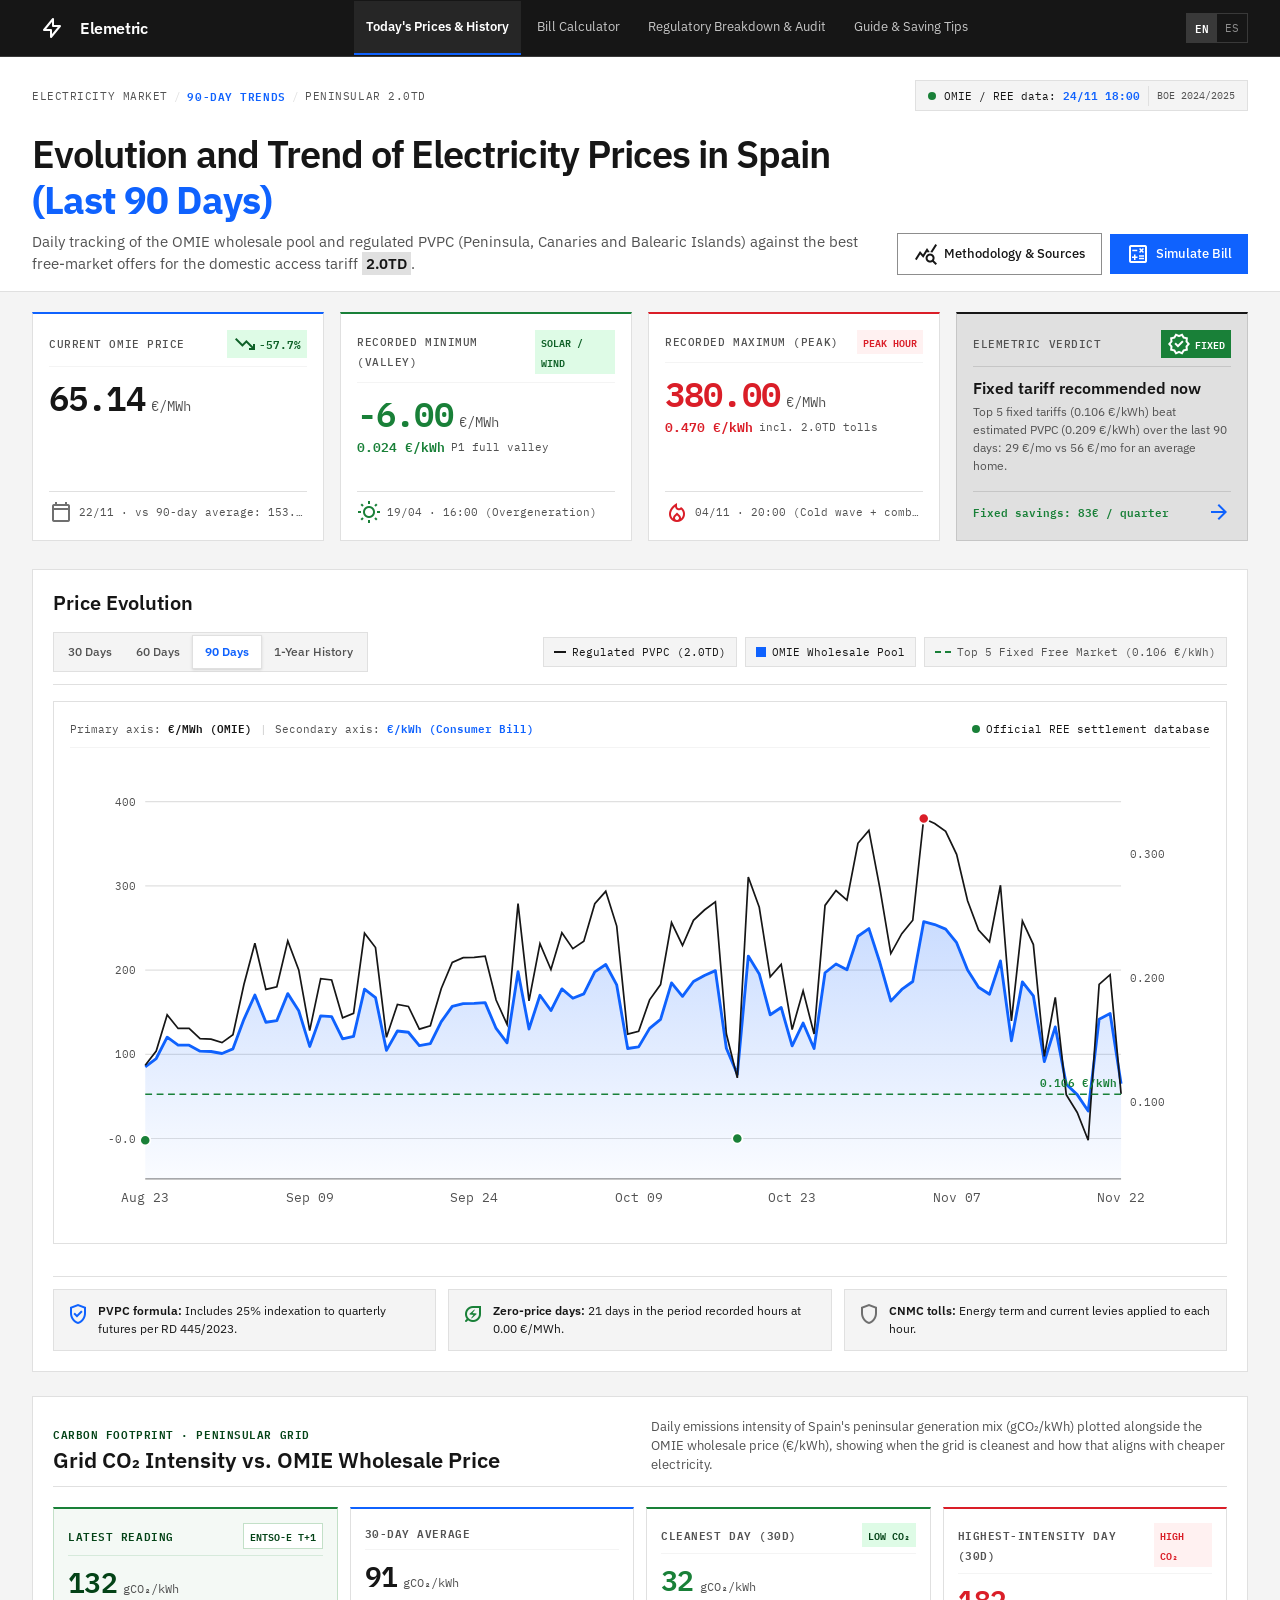
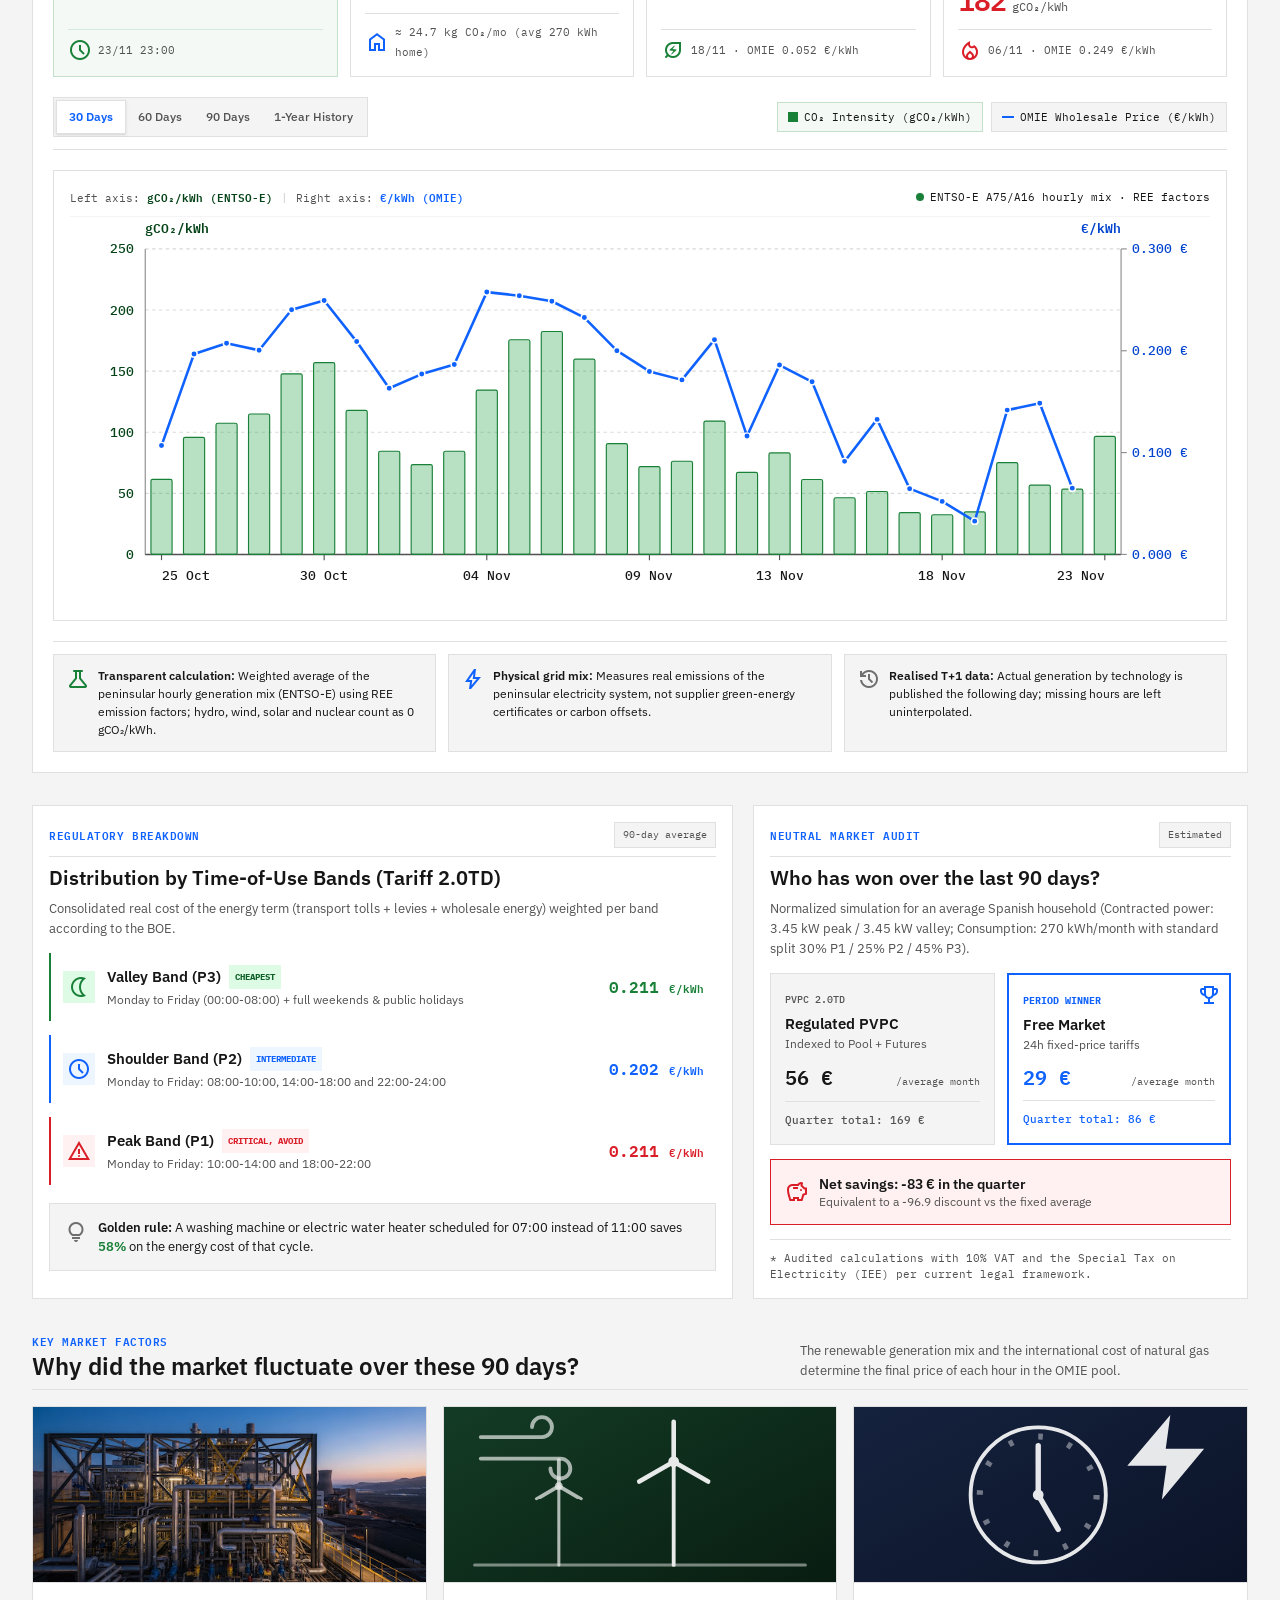
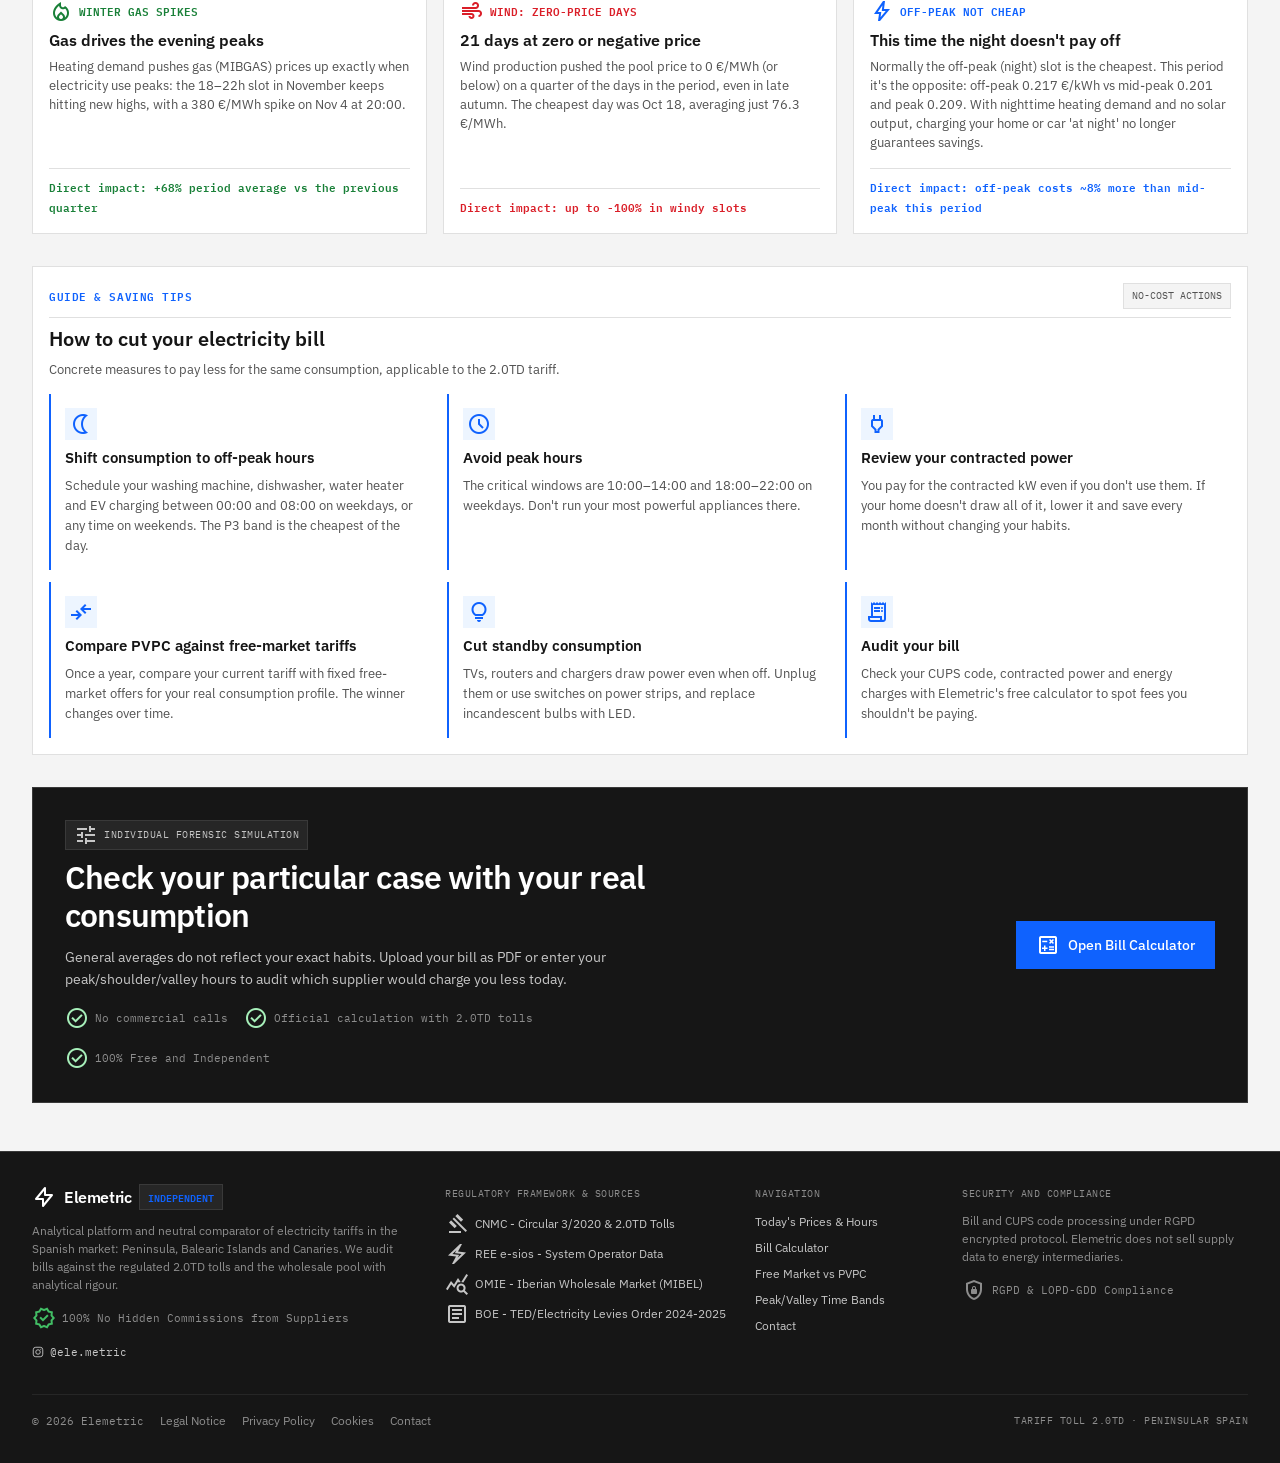
==== commit aa8acf5c: "build: 2026-11-24 from elemetric@9ebbd96" ====
--- a/en/index.html
+++ b/en/index.html
@@ -48,7 +48,7 @@
 
 <div class="flex items-center gap-2 bg-[#f4f4f4] border border-[#e0e0e0] px-3 py-1 text-[12px]">
 <span class="inline-block w-2 h-2 rounded-full bg-tertiary animate-pulse"></span>
-<span class="font-mono text-[11px] text-on-surface">OMIE / REE data: <strong class="text-primary font-semibold">24/11 15:41</strong></span>
+<span class="font-mono text-[11px] text-on-surface">OMIE / REE data: <strong class="text-primary font-semibold">24/11 18:00</strong></span>
 <span class="border-l border-[#e0e0e0] pl-2 font-mono text-[10px] text-on-surface-variant">BOE 2024/2025</span>
 </div>
 
@@ -302,13 +302,13 @@
 <span class="font-mono text-[11px] uppercase text-on-surface-variant font-semibold tracking-wider">30-DAY AVERAGE</span>
 </div>
 <div class="mt-2.5 flex items-baseline gap-1.5">
-<span class="font-mono text-[28px] leading-[32px] text-on-surface font-semibold tracking-tight">97</span>
+<span class="font-mono text-[28px] leading-[32px] text-on-surface font-semibold tracking-tight">91</span>
 <span class="font-mono text-[12px] text-on-surface-variant">gCO₂/kWh</span>
 </div>
 </div>
 <div class="mt-3 pt-2 border-t border-[#e0e0e0] text-on-surface-variant font-mono text-[11px] flex items-center gap-1.5">
 <span class="material-symbols-outlined text-[14px] text-primary">home</span>
-<span>≈ 26.1 kg CO₂/mo (avg 270 kWh home)</span>
+<span>≈ 24.7 kg CO₂/mo (avg 270 kWh home)</span>
 </div>
 </div>
 
@@ -320,13 +320,13 @@
 <span class="px-1.5 py-0.5 font-mono text-[10px] bg-[#defbe6] text-[#044317] font-semibold">LOW CO₂</span>
 </div>
 <div class="mt-2.5 flex items-baseline gap-1.5">
-<span class="font-mono text-[28px] leading-[32px] text-tertiary font-semibold tracking-tight">97</span>
+<span class="font-mono text-[28px] leading-[32px] text-tertiary font-semibold tracking-tight">32</span>
 <span class="font-mono text-[12px] text-on-surface-variant">gCO₂/kWh</span>
 </div>
 </div>
 <div class="mt-3 pt-2 border-t border-[#e0e0e0] text-on-surface-variant font-mono text-[11px] flex items-center gap-1.5">
 <span class="material-symbols-outlined text-[14px] text-tertiary">energy_savings_leaf</span>
-<span class="truncate">23/11</span>
+<span class="truncate">18/11 · OMIE 0.052 €/kWh</span>
 </div>
 </div>
 
@@ -338,13 +338,13 @@
 <span class="px-1.5 py-0.5 font-mono text-[10px] bg-error-container text-error font-semibold">HIGH CO₂</span>
 </div>
 <div class="mt-2.5 flex items-baseline gap-1.5">
-<span class="font-mono text-[28px] leading-[32px] text-error font-semibold tracking-tight">97</span>
+<span class="font-mono text-[28px] leading-[32px] text-error font-semibold tracking-tight">182</span>
 <span class="font-mono text-[12px] text-on-surface-variant">gCO₂/kWh</span>
 </div>
 </div>
 <div class="mt-3 pt-2 border-t border-[#e0e0e0] text-on-surface-variant font-mono text-[11px] flex items-center gap-1.5">
 <span class="material-symbols-outlined text-[14px] text-error">local_fire_department</span>
-<span class="truncate">23/11</span>
+<span class="truncate">06/11 · OMIE 0.249 €/kWh</span>
 </div>
 </div>
 </div>
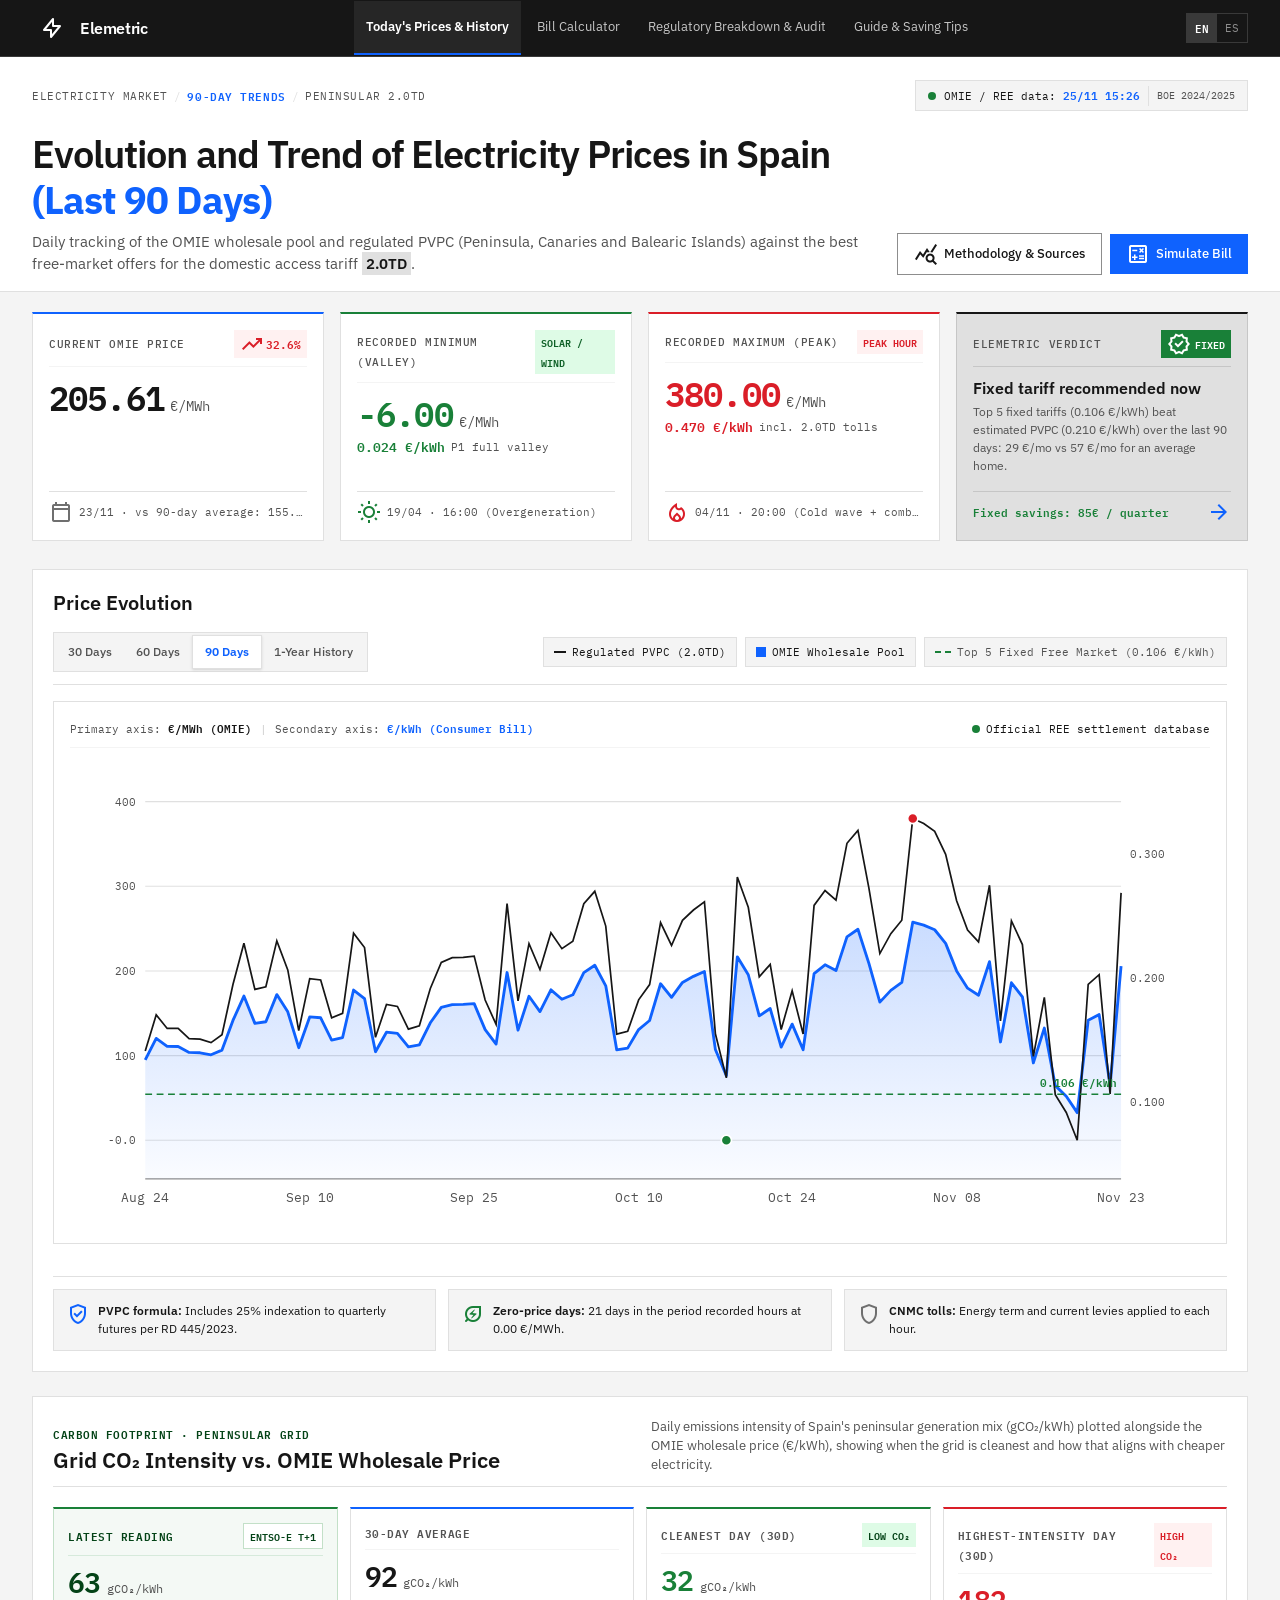
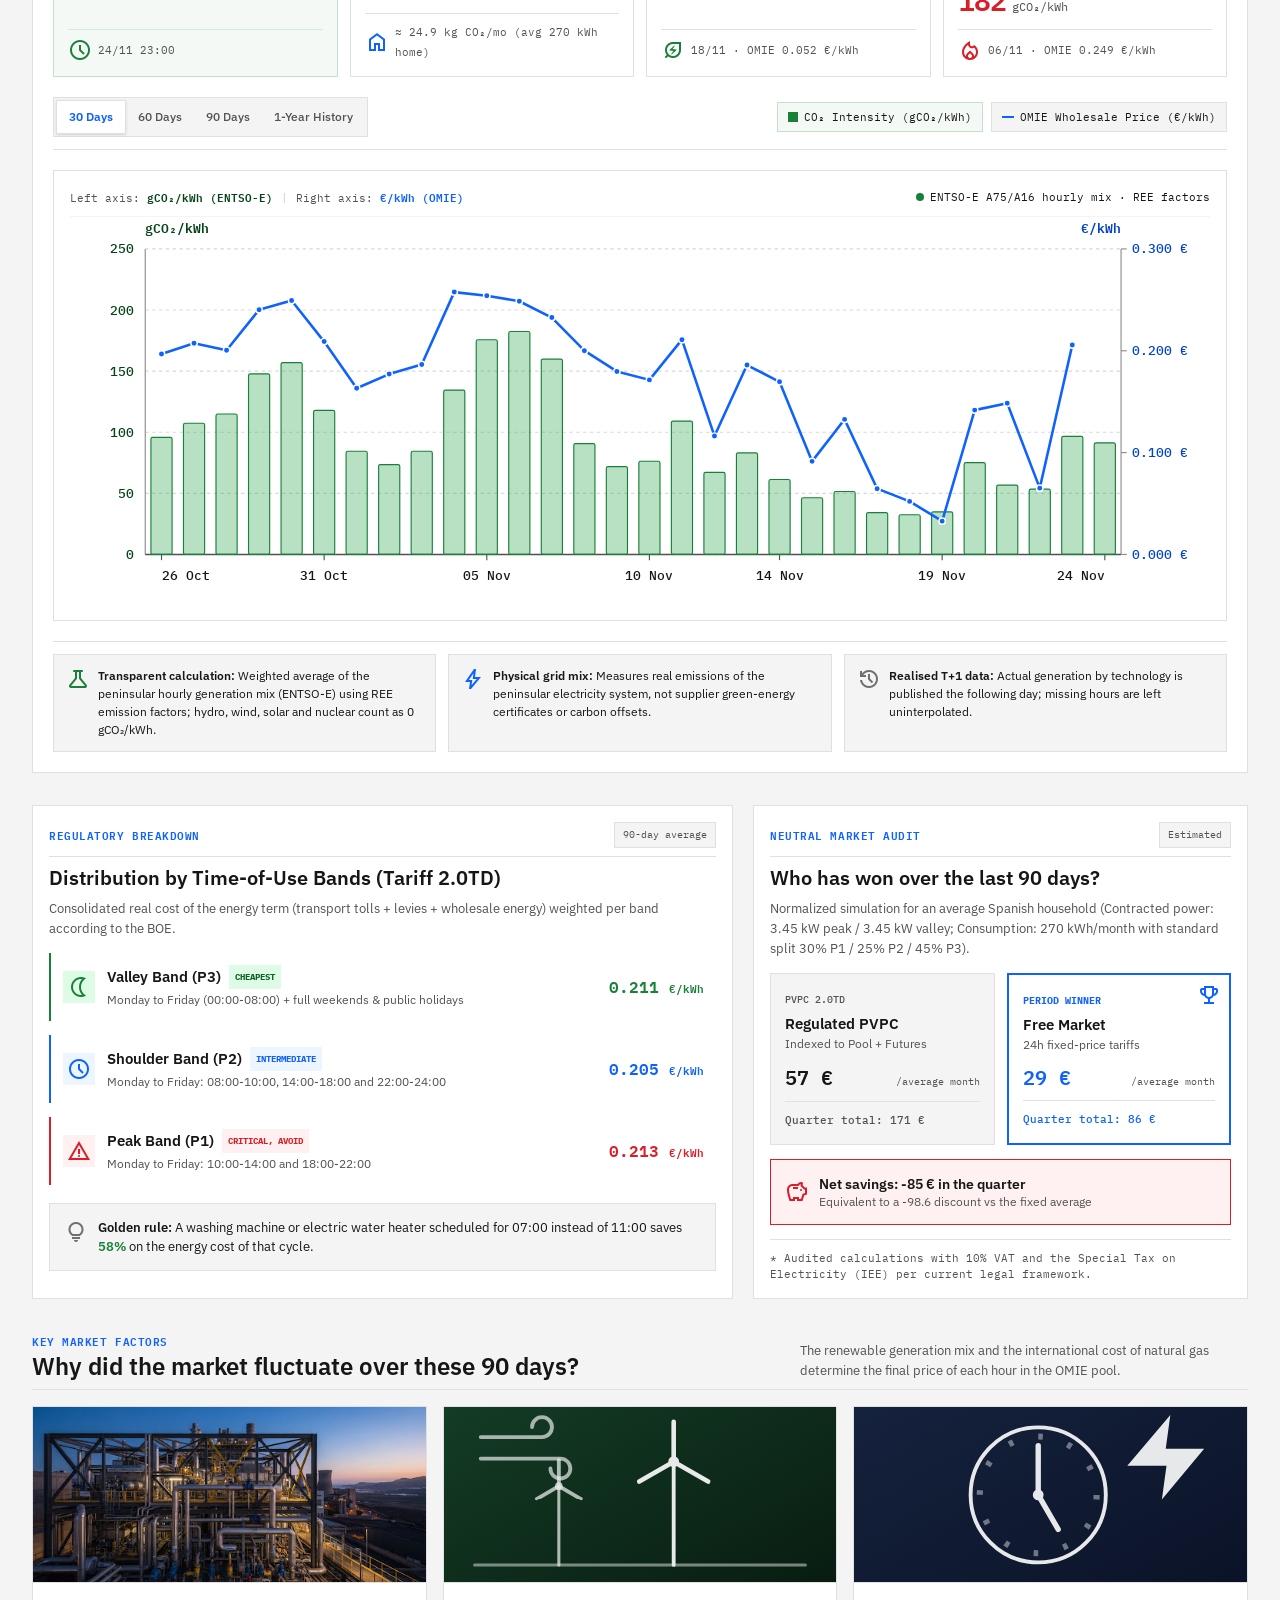
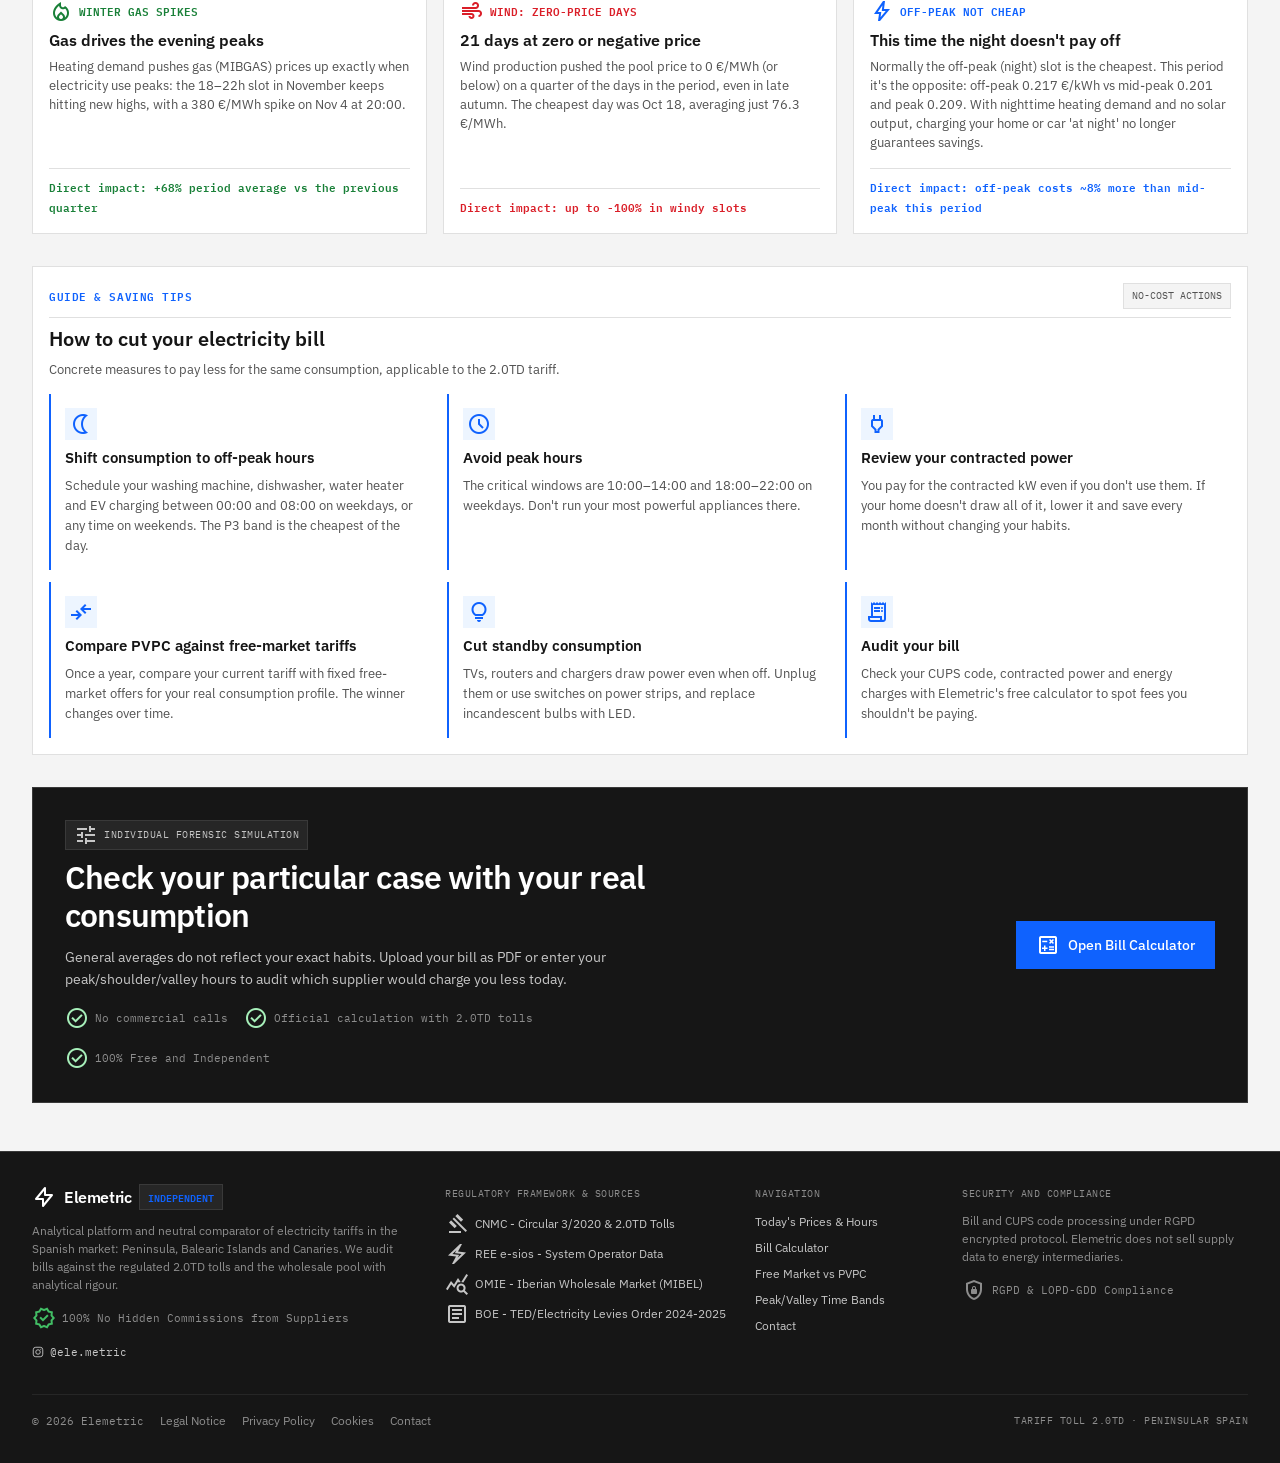
==== commit 3b6d3e4b: "build: 2026-11-25 from elemetric@9ebbd96" ====
--- a/en/index.html
+++ b/en/index.html
@@ -26,7 +26,7 @@
 
 
 
-<div class="hidden 2xl:flex items-center gap-2 px-2.5 py-1 bg-[#262626] border border-[#393939] font-mono text-[12px]"><span class="flex h-2 w-2 relative"><span class="animate-ping absolute inline-flex h-full w-full rounded-full bg-tertiary-fixed-dim opacity-75"></span><span class="relative inline-flex rounded-full h-2 w-2 bg-tertiary-fixed-dim"></span></span><span class="text-[#c6c6c6]">Pool PVPC:</span><span class="font-semibold text-white">0.106 €/kWh</span><span class="opacity-30">|</span><span class="text-[#c6c6c6]">OMIE:</span><span class="font-semibold text-white">65.14 €/MWh</span><span class="opacity-30">|</span><a class="inline-flex items-center gap-1.5 hover:underline" href="#intensidad-co2"><span class="text-[#c6c6c6]">Grid CO₂:</span><span class="font-semibold text-white">132 g/kWh</span></a></div>
+<div class="hidden 2xl:flex items-center gap-2 px-2.5 py-1 bg-[#262626] border border-[#393939] font-mono text-[12px]"><span class="flex h-2 w-2 relative"><span class="animate-ping absolute inline-flex h-full w-full rounded-full bg-tertiary-fixed-dim opacity-75"></span><span class="relative inline-flex rounded-full h-2 w-2 bg-tertiary-fixed-dim"></span></span><span class="text-[#c6c6c6]">Pool PVPC:</span><span class="font-semibold text-white">0.269 €/kWh</span><span class="opacity-30">|</span><span class="text-[#c6c6c6]">OMIE:</span><span class="font-semibold text-white">205.61 €/MWh</span><span class="opacity-30">|</span><a class="inline-flex items-center gap-1.5 hover:underline" href="#intensidad-co2"><span class="text-[#c6c6c6]">Grid CO₂:</span><span class="font-semibold text-white">63 g/kWh</span></a></div>
 
 </div><nav class="hidden xl:flex items-center gap-1"><a class="px-3 py-4 text-[13px] text-white font-semibold bg-[#262626] border-b-2 border-primary" data-path="precios-hoy-historico" href="#">Today&#39;s Prices &amp; History</a><a class="px-3 py-4 text-[13px] text-[#c6c6c6] hover:text-white hover:bg-[#262626] transition-colors border-b-2 border-transparent" data-path="calculadora-de-factura" href="https://compare.elemetric.comtom.engineering">Bill Calculator</a><a class="px-3 py-4 text-[13px] text-[#c6c6c6] hover:text-white hover:bg-[#262626] transition-colors border-b-2 border-transparent" data-path="tarifas-libres-vs-pvpc" href="#analisis-comparativo">Regulatory Breakdown &amp; Audit</a><a class="px-3 py-4 text-[13px] text-[#c6c6c6] hover:text-white hover:bg-[#262626] transition-colors border-b-2 border-transparent" data-path="guia-consejos-ahorro" href="#consejos-ahorro">Guide &amp; Saving Tips</a></nav><div class="flex items-center gap-3 shrink-0"><div class="flex items-center border border-[#393939] text-[11px] font-mono"><button class="px-2 py-1 bg-[#393939] text-white font-semibold" type="button">EN</button><a class="px-2 py-1 text-[#8d8d8d] hover:text-white transition-colors" href="/es/">ES</a></div></div></div></div></header>
 <main class="w-full pt-14 bg-[#f4f4f4] min-h-[calc(100vh-56px)]"><div class="flex flex-col w-full">
@@ -48,7 +48,7 @@
 
 <div class="flex items-center gap-2 bg-[#f4f4f4] border border-[#e0e0e0] px-3 py-1 text-[12px]">
 <span class="inline-block w-2 h-2 rounded-full bg-tertiary animate-pulse"></span>
-<span class="font-mono text-[11px] text-on-surface">OMIE / REE data: <strong class="text-primary font-semibold">24/11 18:00</strong></span>
+<span class="font-mono text-[11px] text-on-surface">OMIE / REE data: <strong class="text-primary font-semibold">25/11 15:26</strong></span>
 <span class="border-l border-[#e0e0e0] pl-2 font-mono text-[10px] text-on-surface-variant">BOE 2024/2025</span>
 </div>
 
@@ -89,20 +89,20 @@
 <span class="font-mono text-[11px] uppercase text-on-surface-variant font-medium tracking-wider">Current OMIE price</span>
 
 
-<span class="inline-flex items-center gap-0.5 px-1.5 py-0.5 font-mono text-[11px] bg-[#defbe6] text-[#0e6027] font-semibold">
-<span class="material-symbols-outlined text-[13px]">trending_down</span>
--57.7%
+<span class="inline-flex items-center gap-0.5 px-1.5 py-0.5 font-mono text-[11px] bg-error-container text-error font-semibold">
+<span class="material-symbols-outlined text-[13px]">trending_up</span>
+32.6%
 </span>
 
 </div>
 <div class="mt-3 flex items-baseline gap-1.5">
-<span class="font-mono text-[34px] leading-[38px] text-on-surface font-semibold tracking-tight">65.14</span>
+<span class="font-mono text-[34px] leading-[38px] text-on-surface font-semibold tracking-tight">205.61</span>
 <span class="font-mono text-[14px] text-on-surface-variant">€/MWh</span>
 </div>
 </div>
 <div class="mt-4 pt-2 border-t border-[#e0e0e0] text-on-surface-variant font-mono text-[11px] flex items-center gap-1.5">
 <span class="material-symbols-outlined text-[15px] text-secondary">calendar_today</span>
-<span class="truncate">22/11 · vs 90-day average: 153.95 €/MWh</span>
+<span class="truncate">23/11 · vs 90-day average: 155.05 €/MWh</span>
 </div>
 </div>
 
@@ -181,10 +181,10 @@
 </div>
 <div class="mt-2.5">
 <h2 class="font-headline text-[16px] leading-[22px] text-on-surface font-semibold">Fixed tariff recommended now</h2>
-<p class="text-[12px] leading-[18px] text-on-surface-variant mt-1">Top 5 fixed tariffs (0.106 €/kWh) beat estimated PVPC (0.209 €/kWh) over the last 90 days: 29 €/mo vs 56 €/mo for an average home.</p>
-</div>
-</div>
-<div class="mt-4 pt-2 border-t border-[#c6c6c6] flex items-center justify-between"><span class="font-mono text-[11px] text-tertiary font-semibold">Fixed savings: 83€ / quarter</span>
+<p class="text-[12px] leading-[18px] text-on-surface-variant mt-1">Top 5 fixed tariffs (0.106 €/kWh) beat estimated PVPC (0.210 €/kWh) over the last 90 days: 29 €/mo vs 57 €/mo for an average home.</p>
+</div>
+</div>
+<div class="mt-4 pt-2 border-t border-[#c6c6c6] flex items-center justify-between"><span class="font-mono text-[11px] text-tertiary font-semibold">Fixed savings: 85€ / quarter</span>
 <span class="material-symbols-outlined text-primary text-[18px]">arrow_forward</span>
 </div>
 </div>
@@ -286,13 +286,13 @@
 <span class="px-1.5 py-0.5 font-mono text-[10px] bg-white border border-[#c3e0c8] text-[#044317] font-semibold">ENTSO-E T&#43;1</span>
 </div>
 <div class="mt-2.5 flex items-baseline gap-1.5">
-<span class="font-mono text-[28px] leading-[32px] text-[#044317] font-semibold tracking-tight">132</span>
+<span class="font-mono text-[28px] leading-[32px] text-[#044317] font-semibold tracking-tight">63</span>
 <span class="font-mono text-[12px] text-on-surface-variant">gCO₂/kWh</span>
 </div>
 </div>
 <div class="mt-3 pt-2 border-t border-[#d6eadb] text-on-surface-variant font-mono text-[11px] flex items-center gap-1.5">
 <span class="material-symbols-outlined text-[14px] text-[#198038]">schedule</span>
-<span>23/11 23:00</span>
+<span>24/11 23:00</span>
 </div>
 </div>
 
@@ -302,13 +302,13 @@
 <span class="font-mono text-[11px] uppercase text-on-surface-variant font-semibold tracking-wider">30-DAY AVERAGE</span>
 </div>
 <div class="mt-2.5 flex items-baseline gap-1.5">
-<span class="font-mono text-[28px] leading-[32px] text-on-surface font-semibold tracking-tight">91</span>
+<span class="font-mono text-[28px] leading-[32px] text-on-surface font-semibold tracking-tight">92</span>
 <span class="font-mono text-[12px] text-on-surface-variant">gCO₂/kWh</span>
 </div>
 </div>
 <div class="mt-3 pt-2 border-t border-[#e0e0e0] text-on-surface-variant font-mono text-[11px] flex items-center gap-1.5">
 <span class="material-symbols-outlined text-[14px] text-primary">home</span>
-<span>≈ 24.7 kg CO₂/mo (avg 270 kWh home)</span>
+<span>≈ 24.9 kg CO₂/mo (avg 270 kWh home)</span>
 </div>
 </div>
 
@@ -452,7 +452,7 @@
 </div>
 </div>
 <div class="text-right">
-<span class="block font-mono text-[16px] leading-[20px] text-primary font-semibold">0.202 <span class="text-[11px]">€/kWh</span></span>
+<span class="block font-mono text-[16px] leading-[20px] text-primary font-semibold">0.205 <span class="text-[11px]">€/kWh</span></span>
 
 
 </div>
@@ -471,7 +471,7 @@
 </div>
 </div>
 <div class="text-right">
-<span class="block font-mono text-[16px] leading-[20px] text-error font-semibold">0.211 <span class="text-[11px]">€/kWh</span></span>
+<span class="block font-mono text-[16px] leading-[20px] text-error font-semibold">0.213 <span class="text-[11px]">€/kWh</span></span>
 
 
 </div>
@@ -504,10 +504,10 @@
 <p class="text-[12px] leading-[16px] text-on-surface-variant mt-0.5">Indexed to Pool &#43; Futures</p>
 </div>
 <div class="mt-3 flex items-baseline justify-between">
-<span class="font-mono text-[20px] leading-[24px] text-on-surface font-semibold">56 €</span>
+<span class="font-mono text-[20px] leading-[24px] text-on-surface font-semibold">57 €</span>
 <span class="font-mono text-[10px] text-on-surface-variant">/average month</span>
 </div>
-<div class="mt-2 pt-2 border-t border-[#e0e0e0] font-mono text-[11px] text-on-surface-variant font-medium">Quarter total: 169 €</div>
+<div class="mt-2 pt-2 border-t border-[#e0e0e0] font-mono text-[11px] text-on-surface-variant font-medium">Quarter total: 171 €</div>
 </div>
 
 <div class="p-3.5 bg-white border-2 border-primary flex flex-col justify-between relative">
@@ -531,8 +531,8 @@
 <div class="flex items-center gap-2.5">
 <span class="material-symbols-outlined text-error text-[22px] shrink-0">savings</span>
 <div>
-<span class="font-headline text-[14px] leading-[19px] text-on-surface font-semibold">Net savings: -83 € in the quarter</span>
-<span class="text-[12px] leading-[16px] text-on-surface-variant block">Equivalent to a -96.9 discount vs the fixed average</span>
+<span class="font-headline text-[14px] leading-[19px] text-on-surface font-semibold">Net savings: -85 € in the quarter</span>
+<span class="text-[12px] leading-[16px] text-on-surface-variant block">Equivalent to a -98.6 discount vs the fixed average</span>
 </div>
 </div>
 </div>
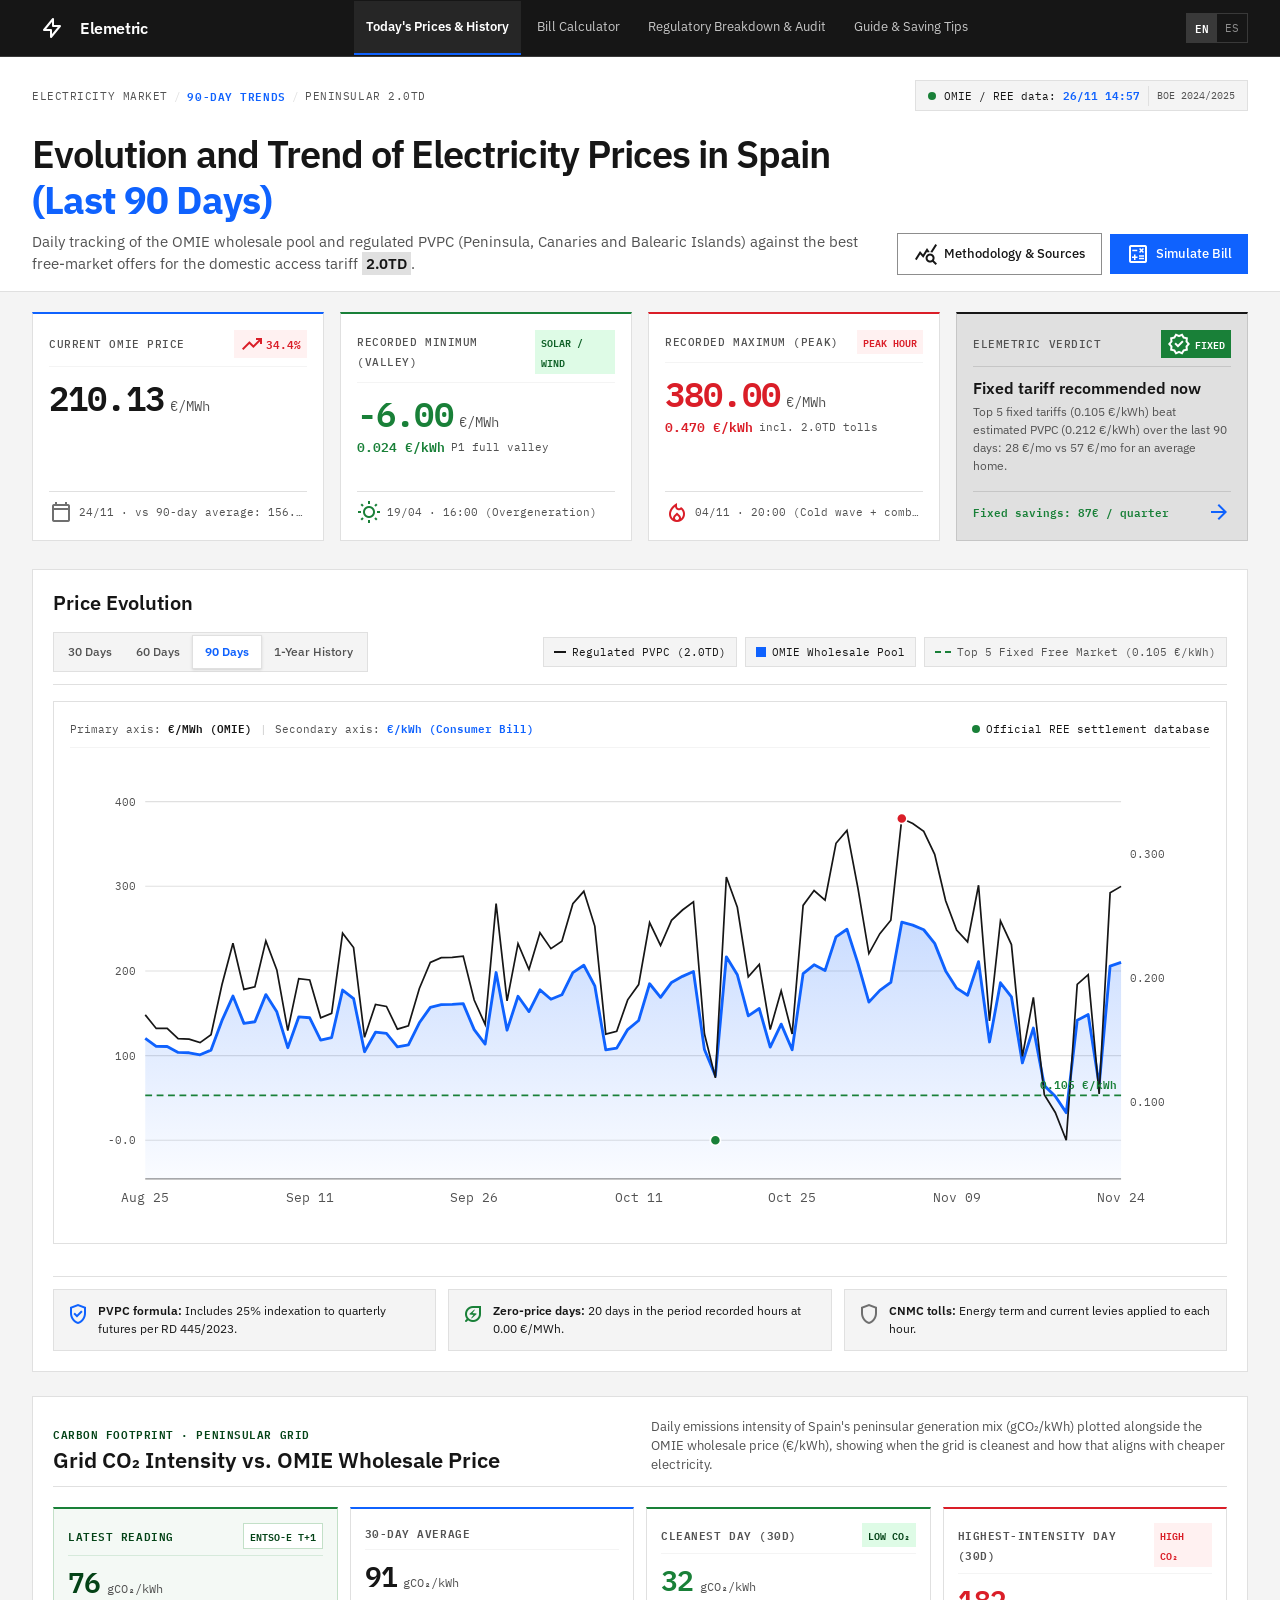
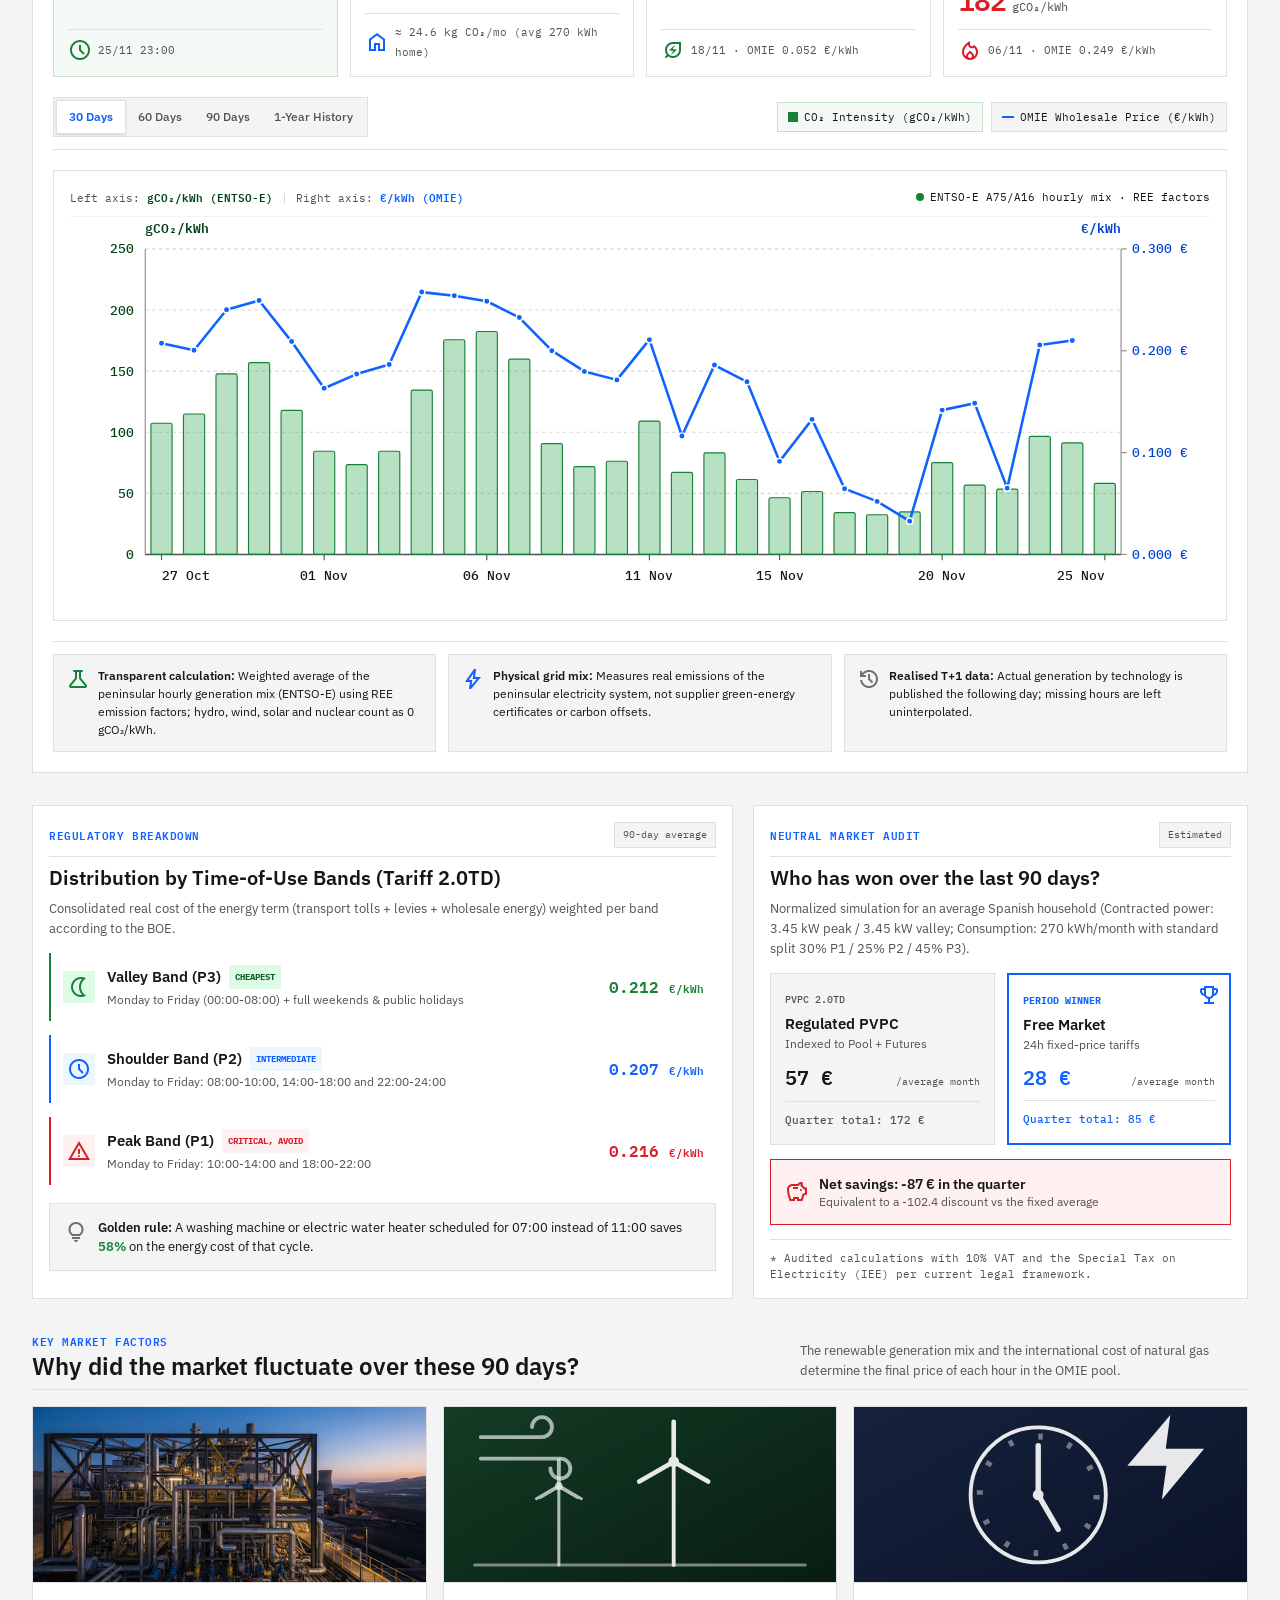
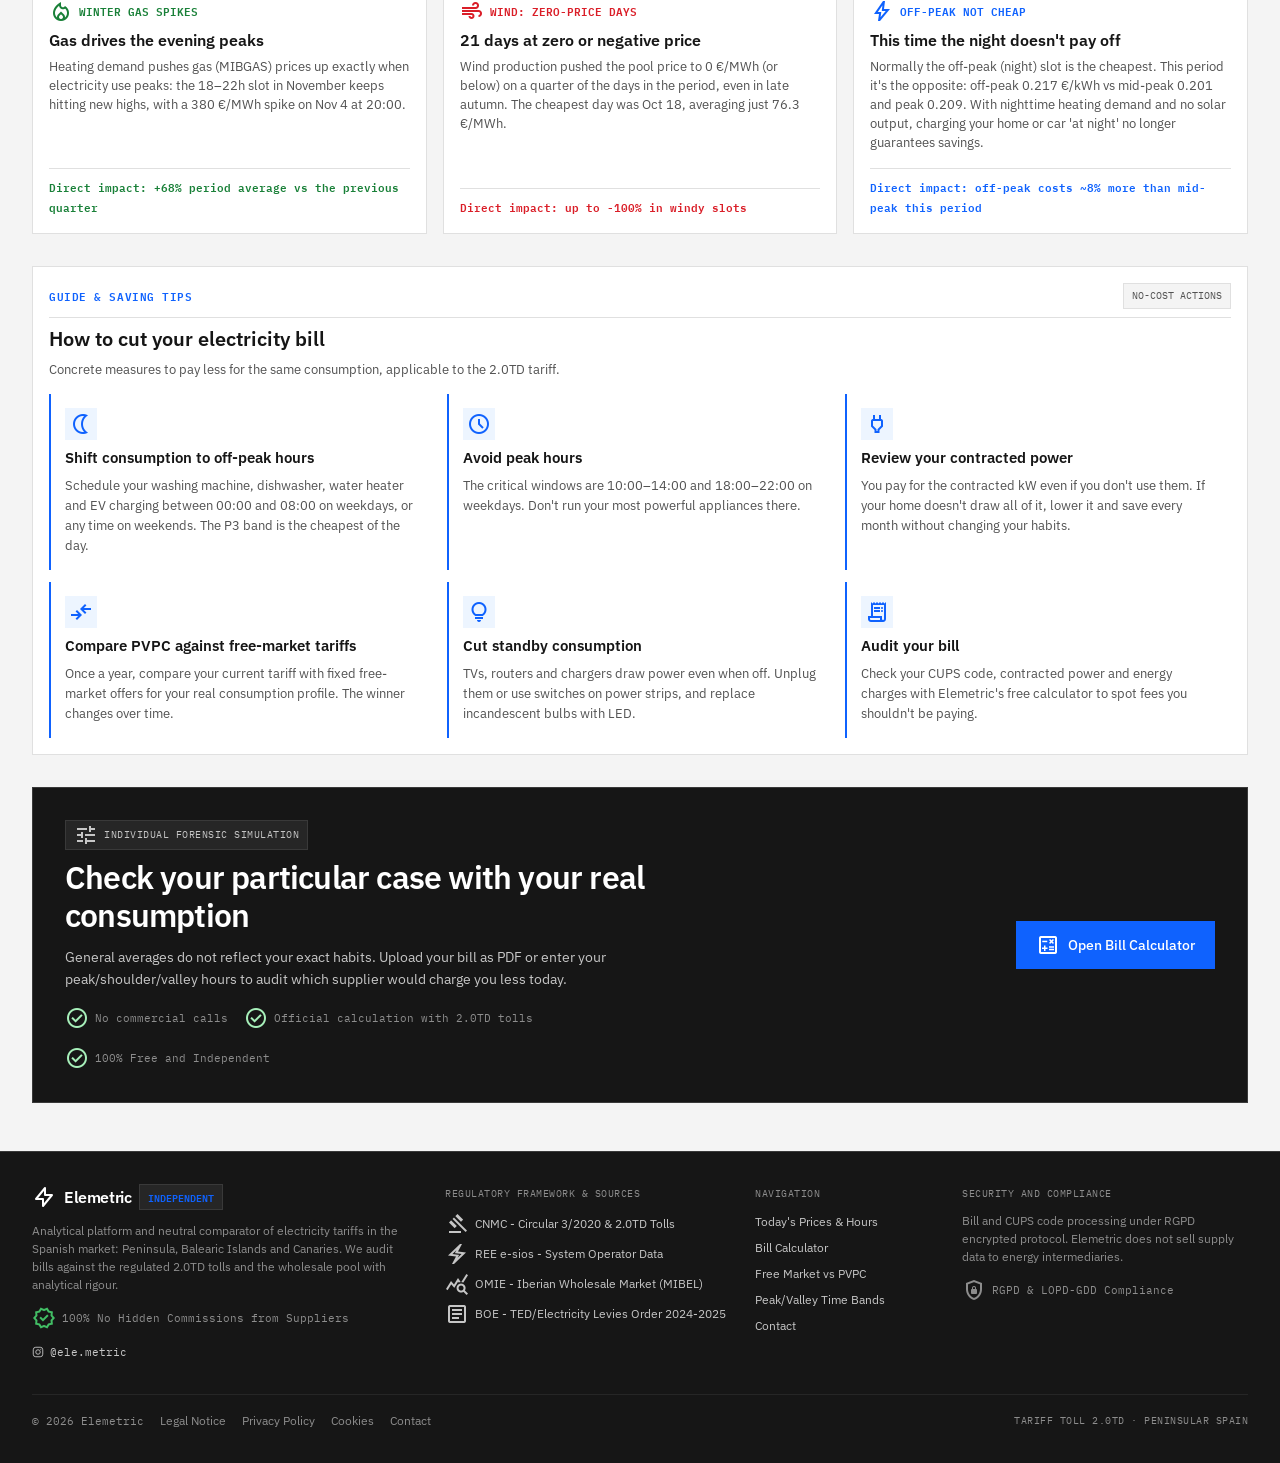
==== commit dbb6f7a0: "build: 2026-11-26 from elemetric@9ebbd96" ====
--- a/en/index.html
+++ b/en/index.html
@@ -26,7 +26,7 @@
 
 
 
-<div class="hidden 2xl:flex items-center gap-2 px-2.5 py-1 bg-[#262626] border border-[#393939] font-mono text-[12px]"><span class="flex h-2 w-2 relative"><span class="animate-ping absolute inline-flex h-full w-full rounded-full bg-tertiary-fixed-dim opacity-75"></span><span class="relative inline-flex rounded-full h-2 w-2 bg-tertiary-fixed-dim"></span></span><span class="text-[#c6c6c6]">Pool PVPC:</span><span class="font-semibold text-white">0.269 €/kWh</span><span class="opacity-30">|</span><span class="text-[#c6c6c6]">OMIE:</span><span class="font-semibold text-white">205.61 €/MWh</span><span class="opacity-30">|</span><a class="inline-flex items-center gap-1.5 hover:underline" href="#intensidad-co2"><span class="text-[#c6c6c6]">Grid CO₂:</span><span class="font-semibold text-white">63 g/kWh</span></a></div>
+<div class="hidden 2xl:flex items-center gap-2 px-2.5 py-1 bg-[#262626] border border-[#393939] font-mono text-[12px]"><span class="flex h-2 w-2 relative"><span class="animate-ping absolute inline-flex h-full w-full rounded-full bg-tertiary-fixed-dim opacity-75"></span><span class="relative inline-flex rounded-full h-2 w-2 bg-tertiary-fixed-dim"></span></span><span class="text-[#c6c6c6]">Pool PVPC:</span><span class="font-semibold text-white">0.274 €/kWh</span><span class="opacity-30">|</span><span class="text-[#c6c6c6]">OMIE:</span><span class="font-semibold text-white">210.13 €/MWh</span><span class="opacity-30">|</span><a class="inline-flex items-center gap-1.5 hover:underline" href="#intensidad-co2"><span class="text-[#c6c6c6]">Grid CO₂:</span><span class="font-semibold text-white">76 g/kWh</span></a></div>
 
 </div><nav class="hidden xl:flex items-center gap-1"><a class="px-3 py-4 text-[13px] text-white font-semibold bg-[#262626] border-b-2 border-primary" data-path="precios-hoy-historico" href="#">Today&#39;s Prices &amp; History</a><a class="px-3 py-4 text-[13px] text-[#c6c6c6] hover:text-white hover:bg-[#262626] transition-colors border-b-2 border-transparent" data-path="calculadora-de-factura" href="https://compare.elemetric.comtom.engineering">Bill Calculator</a><a class="px-3 py-4 text-[13px] text-[#c6c6c6] hover:text-white hover:bg-[#262626] transition-colors border-b-2 border-transparent" data-path="tarifas-libres-vs-pvpc" href="#analisis-comparativo">Regulatory Breakdown &amp; Audit</a><a class="px-3 py-4 text-[13px] text-[#c6c6c6] hover:text-white hover:bg-[#262626] transition-colors border-b-2 border-transparent" data-path="guia-consejos-ahorro" href="#consejos-ahorro">Guide &amp; Saving Tips</a></nav><div class="flex items-center gap-3 shrink-0"><div class="flex items-center border border-[#393939] text-[11px] font-mono"><button class="px-2 py-1 bg-[#393939] text-white font-semibold" type="button">EN</button><a class="px-2 py-1 text-[#8d8d8d] hover:text-white transition-colors" href="/es/">ES</a></div></div></div></div></header>
 <main class="w-full pt-14 bg-[#f4f4f4] min-h-[calc(100vh-56px)]"><div class="flex flex-col w-full">
@@ -48,7 +48,7 @@
 
 <div class="flex items-center gap-2 bg-[#f4f4f4] border border-[#e0e0e0] px-3 py-1 text-[12px]">
 <span class="inline-block w-2 h-2 rounded-full bg-tertiary animate-pulse"></span>
-<span class="font-mono text-[11px] text-on-surface">OMIE / REE data: <strong class="text-primary font-semibold">25/11 15:26</strong></span>
+<span class="font-mono text-[11px] text-on-surface">OMIE / REE data: <strong class="text-primary font-semibold">26/11 14:57</strong></span>
 <span class="border-l border-[#e0e0e0] pl-2 font-mono text-[10px] text-on-surface-variant">BOE 2024/2025</span>
 </div>
 
@@ -91,18 +91,18 @@
 
 <span class="inline-flex items-center gap-0.5 px-1.5 py-0.5 font-mono text-[11px] bg-error-container text-error font-semibold">
 <span class="material-symbols-outlined text-[13px]">trending_up</span>
-32.6%
+34.4%
 </span>
 
 </div>
 <div class="mt-3 flex items-baseline gap-1.5">
-<span class="font-mono text-[34px] leading-[38px] text-on-surface font-semibold tracking-tight">205.61</span>
+<span class="font-mono text-[34px] leading-[38px] text-on-surface font-semibold tracking-tight">210.13</span>
 <span class="font-mono text-[14px] text-on-surface-variant">€/MWh</span>
 </div>
 </div>
 <div class="mt-4 pt-2 border-t border-[#e0e0e0] text-on-surface-variant font-mono text-[11px] flex items-center gap-1.5">
 <span class="material-symbols-outlined text-[15px] text-secondary">calendar_today</span>
-<span class="truncate">23/11 · vs 90-day average: 155.05 €/MWh</span>
+<span class="truncate">24/11 · vs 90-day average: 156.29 €/MWh</span>
 </div>
 </div>
 
@@ -181,10 +181,10 @@
 </div>
 <div class="mt-2.5">
 <h2 class="font-headline text-[16px] leading-[22px] text-on-surface font-semibold">Fixed tariff recommended now</h2>
-<p class="text-[12px] leading-[18px] text-on-surface-variant mt-1">Top 5 fixed tariffs (0.106 €/kWh) beat estimated PVPC (0.210 €/kWh) over the last 90 days: 29 €/mo vs 57 €/mo for an average home.</p>
-</div>
-</div>
-<div class="mt-4 pt-2 border-t border-[#c6c6c6] flex items-center justify-between"><span class="font-mono text-[11px] text-tertiary font-semibold">Fixed savings: 85€ / quarter</span>
+<p class="text-[12px] leading-[18px] text-on-surface-variant mt-1">Top 5 fixed tariffs (0.105 €/kWh) beat estimated PVPC (0.212 €/kWh) over the last 90 days: 28 €/mo vs 57 €/mo for an average home.</p>
+</div>
+</div>
+<div class="mt-4 pt-2 border-t border-[#c6c6c6] flex items-center justify-between"><span class="font-mono text-[11px] text-tertiary font-semibold">Fixed savings: 87€ / quarter</span>
 <span class="material-symbols-outlined text-primary text-[18px]">arrow_forward</span>
 </div>
 </div>
@@ -222,7 +222,7 @@
 </div>
 <div class="flex items-center gap-1.5 px-2.5 py-1 bg-[#f4f4f4] border border-[#e0e0e0] text-on-surface-variant">
 <span class="w-4 border-t-2 border-dashed border-tertiary"></span>
-<span>Top 5 Fixed Free Market (0.106 €/kWh)</span>
+<span>Top 5 Fixed Free Market (0.105 €/kWh)</span>
 </div>
 </div>
 </div>
@@ -251,7 +251,7 @@
 </div>
 <div class="flex items-start gap-2 bg-[#f4f4f4] p-3 border border-[#e0e0e0]">
 <span class="material-symbols-outlined text-tertiary text-[18px] shrink-0">energy_savings_leaf</span>
-<p class="text-[12px] leading-[18px] text-on-surface"><strong class="font-semibold text-on-surface">Zero-price days:</strong> 21 days in the period recorded hours at 0.00 €/MWh.</p>
+<p class="text-[12px] leading-[18px] text-on-surface"><strong class="font-semibold text-on-surface">Zero-price days:</strong> 20 days in the period recorded hours at 0.00 €/MWh.</p>
 </div>
 <div class="flex items-start gap-2 bg-[#f4f4f4] p-3 border border-[#e0e0e0]">
 <span class="material-symbols-outlined text-secondary text-[18px] shrink-0">shield</span>
@@ -286,13 +286,13 @@
 <span class="px-1.5 py-0.5 font-mono text-[10px] bg-white border border-[#c3e0c8] text-[#044317] font-semibold">ENTSO-E T&#43;1</span>
 </div>
 <div class="mt-2.5 flex items-baseline gap-1.5">
-<span class="font-mono text-[28px] leading-[32px] text-[#044317] font-semibold tracking-tight">63</span>
+<span class="font-mono text-[28px] leading-[32px] text-[#044317] font-semibold tracking-tight">76</span>
 <span class="font-mono text-[12px] text-on-surface-variant">gCO₂/kWh</span>
 </div>
 </div>
 <div class="mt-3 pt-2 border-t border-[#d6eadb] text-on-surface-variant font-mono text-[11px] flex items-center gap-1.5">
 <span class="material-symbols-outlined text-[14px] text-[#198038]">schedule</span>
-<span>24/11 23:00</span>
+<span>25/11 23:00</span>
 </div>
 </div>
 
@@ -302,13 +302,13 @@
 <span class="font-mono text-[11px] uppercase text-on-surface-variant font-semibold tracking-wider">30-DAY AVERAGE</span>
 </div>
 <div class="mt-2.5 flex items-baseline gap-1.5">
-<span class="font-mono text-[28px] leading-[32px] text-on-surface font-semibold tracking-tight">92</span>
+<span class="font-mono text-[28px] leading-[32px] text-on-surface font-semibold tracking-tight">91</span>
 <span class="font-mono text-[12px] text-on-surface-variant">gCO₂/kWh</span>
 </div>
 </div>
 <div class="mt-3 pt-2 border-t border-[#e0e0e0] text-on-surface-variant font-mono text-[11px] flex items-center gap-1.5">
 <span class="material-symbols-outlined text-[14px] text-primary">home</span>
-<span>≈ 24.9 kg CO₂/mo (avg 270 kWh home)</span>
+<span>≈ 24.6 kg CO₂/mo (avg 270 kWh home)</span>
 </div>
 </div>
 
@@ -433,7 +433,7 @@
 </div>
 </div>
 <div class="text-right">
-<span class="block font-mono text-[16px] leading-[20px] text-tertiary font-semibold">0.211 <span class="text-[11px]">€/kWh</span></span>
+<span class="block font-mono text-[16px] leading-[20px] text-tertiary font-semibold">0.212 <span class="text-[11px]">€/kWh</span></span>
 
 
 </div>
@@ -452,7 +452,7 @@
 </div>
 </div>
 <div class="text-right">
-<span class="block font-mono text-[16px] leading-[20px] text-primary font-semibold">0.205 <span class="text-[11px]">€/kWh</span></span>
+<span class="block font-mono text-[16px] leading-[20px] text-primary font-semibold">0.207 <span class="text-[11px]">€/kWh</span></span>
 
 
 </div>
@@ -471,7 +471,7 @@
 </div>
 </div>
 <div class="text-right">
-<span class="block font-mono text-[16px] leading-[20px] text-error font-semibold">0.213 <span class="text-[11px]">€/kWh</span></span>
+<span class="block font-mono text-[16px] leading-[20px] text-error font-semibold">0.216 <span class="text-[11px]">€/kWh</span></span>
 
 
 </div>
@@ -507,7 +507,7 @@
 <span class="font-mono text-[20px] leading-[24px] text-on-surface font-semibold">57 €</span>
 <span class="font-mono text-[10px] text-on-surface-variant">/average month</span>
 </div>
-<div class="mt-2 pt-2 border-t border-[#e0e0e0] font-mono text-[11px] text-on-surface-variant font-medium">Quarter total: 171 €</div>
+<div class="mt-2 pt-2 border-t border-[#e0e0e0] font-mono text-[11px] text-on-surface-variant font-medium">Quarter total: 172 €</div>
 </div>
 
 <div class="p-3.5 bg-white border-2 border-primary flex flex-col justify-between relative">
@@ -518,10 +518,10 @@
 <p class="text-[12px] leading-[16px] text-on-surface-variant mt-0.5">24h fixed-price tariffs</p>
 </div>
 <div class="mt-3 flex items-baseline justify-between">
-<span class="font-mono text-[20px] leading-[24px] text-primary font-semibold">29 €</span>
+<span class="font-mono text-[20px] leading-[24px] text-primary font-semibold">28 €</span>
 <span class="font-mono text-[10px] text-on-surface-variant">/average month</span>
 </div>
-<div class="mt-2 pt-2 border-t border-[#e0e0e0] font-mono text-[11px] text-primary font-medium">Quarter total: 86 €</div>
+<div class="mt-2 pt-2 border-t border-[#e0e0e0] font-mono text-[11px] text-primary font-medium">Quarter total: 85 €</div>
 </div>
 </div>
 
@@ -531,8 +531,8 @@
 <div class="flex items-center gap-2.5">
 <span class="material-symbols-outlined text-error text-[22px] shrink-0">savings</span>
 <div>
-<span class="font-headline text-[14px] leading-[19px] text-on-surface font-semibold">Net savings: -85 € in the quarter</span>
-<span class="text-[12px] leading-[16px] text-on-surface-variant block">Equivalent to a -98.6 discount vs the fixed average</span>
+<span class="font-headline text-[14px] leading-[19px] text-on-surface font-semibold">Net savings: -87 € in the quarter</span>
+<span class="text-[12px] leading-[16px] text-on-surface-variant block">Equivalent to a -102.4 discount vs the fixed average</span>
 </div>
 </div>
 </div>
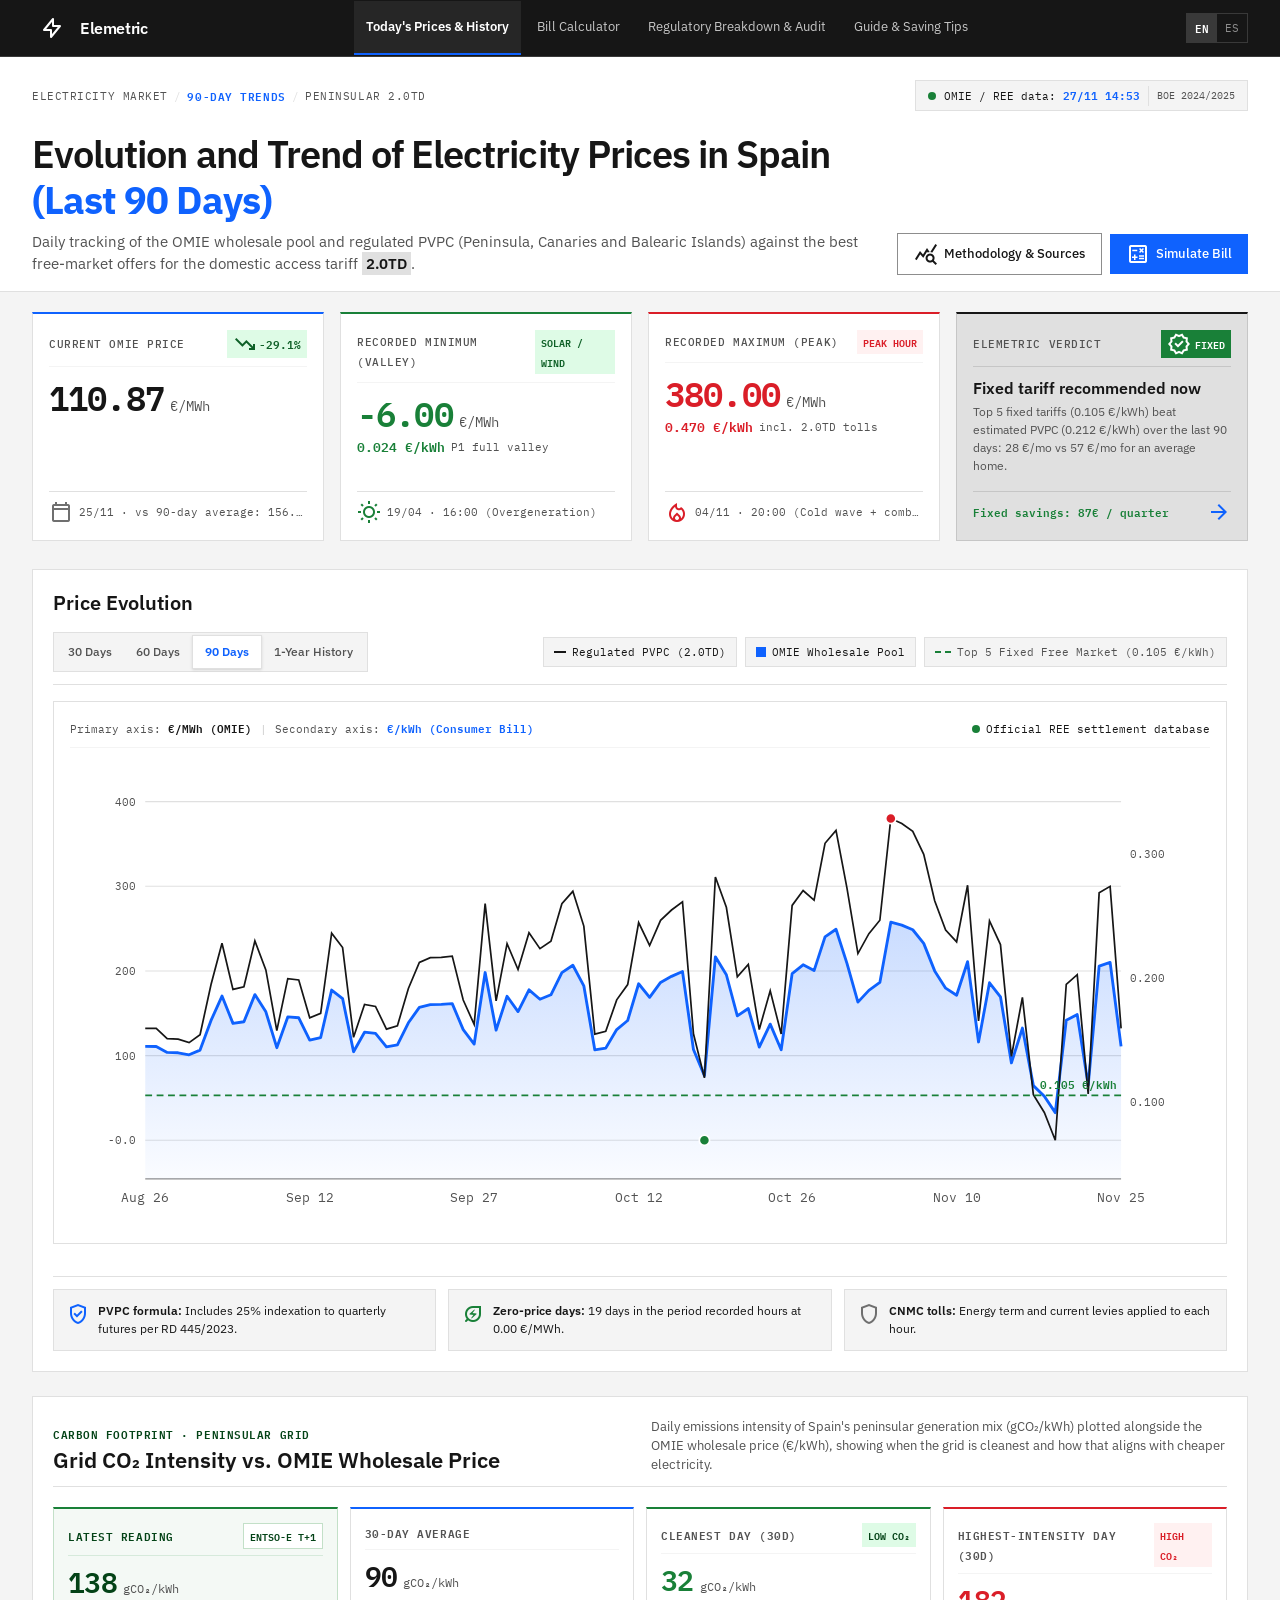
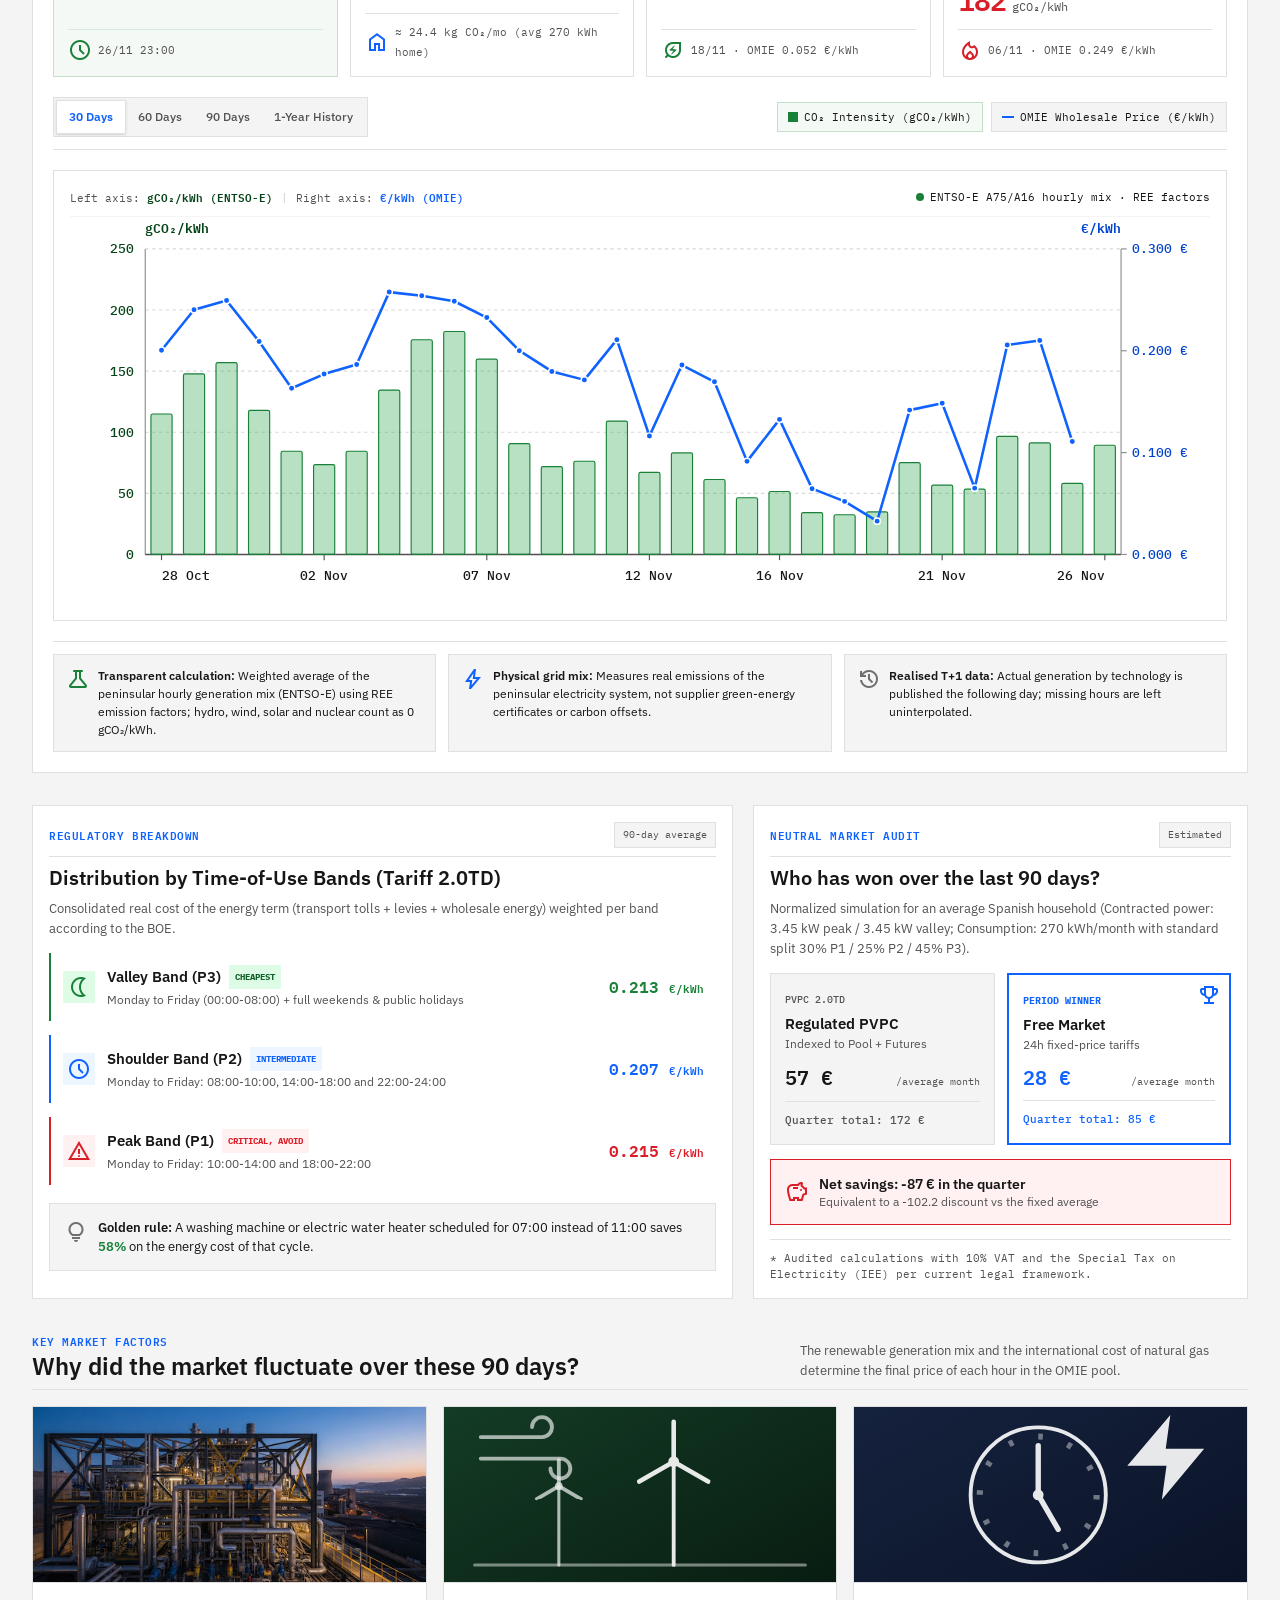
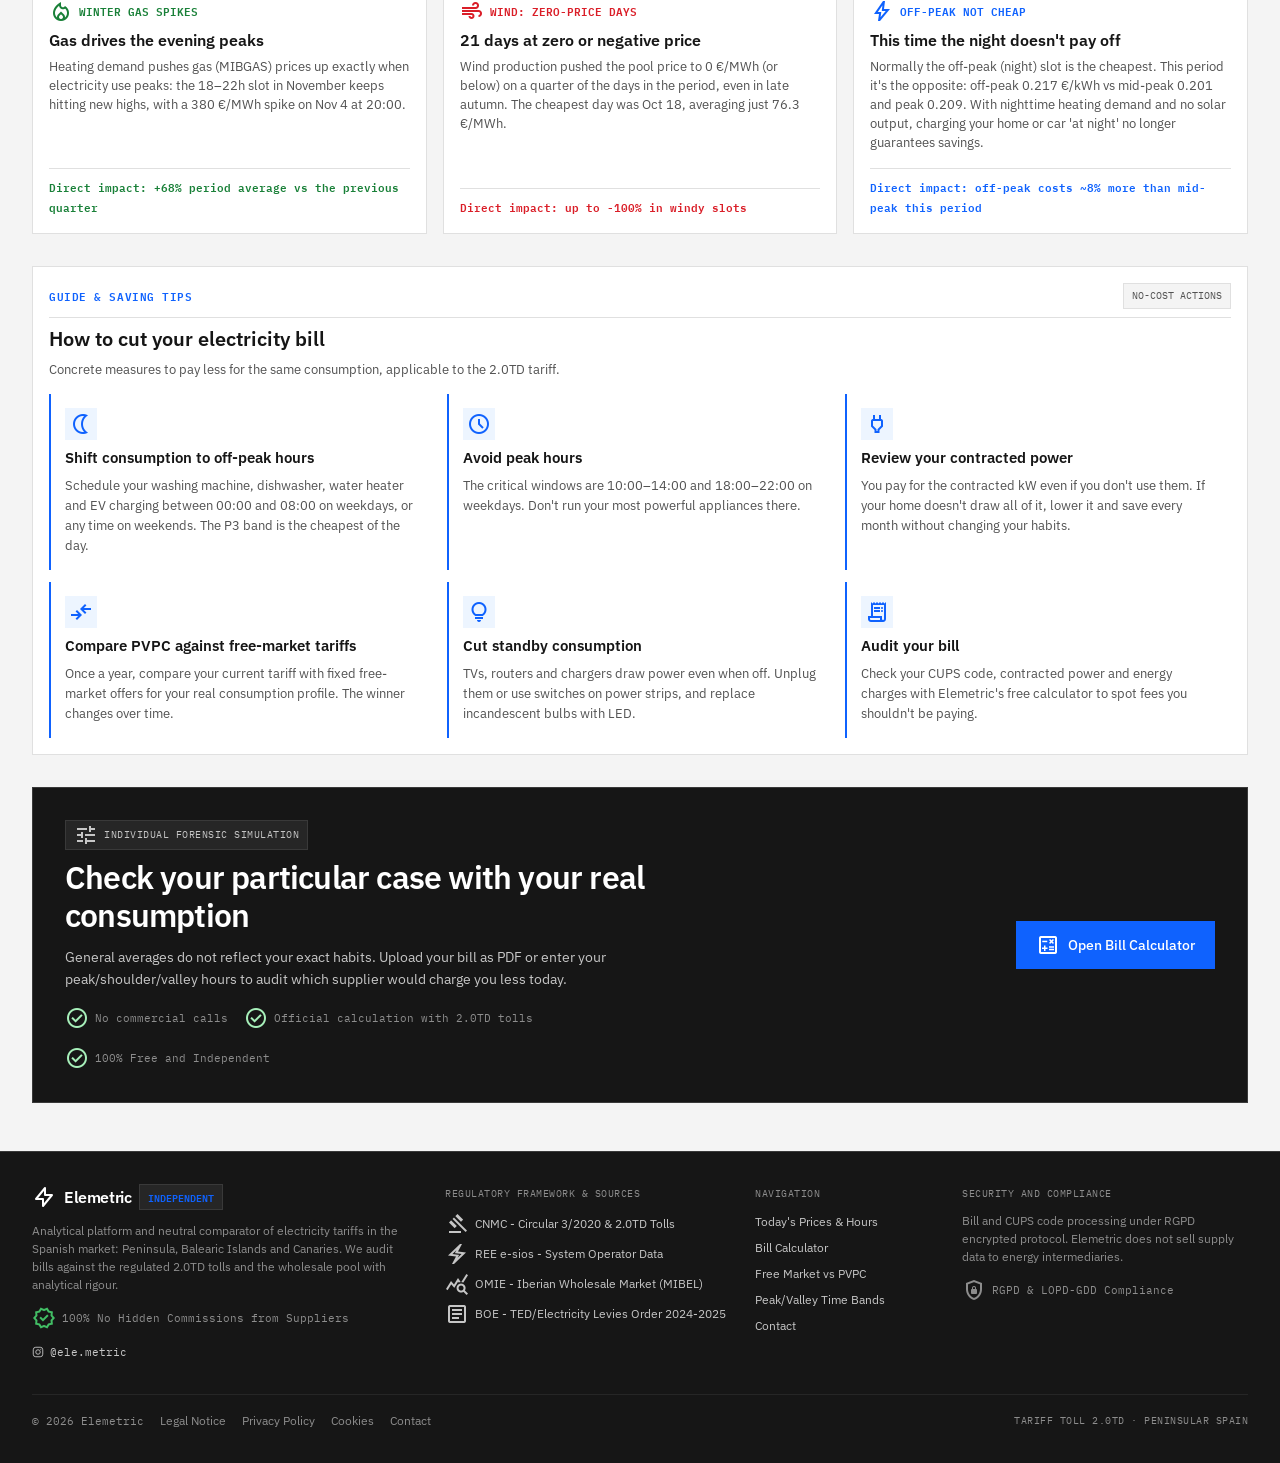
==== commit 79158e9d: "build: 2026-11-27 from elemetric@9ebbd96" ====
--- a/en/index.html
+++ b/en/index.html
@@ -26,7 +26,7 @@
 
 
 
-<div class="hidden 2xl:flex items-center gap-2 px-2.5 py-1 bg-[#262626] border border-[#393939] font-mono text-[12px]"><span class="flex h-2 w-2 relative"><span class="animate-ping absolute inline-flex h-full w-full rounded-full bg-tertiary-fixed-dim opacity-75"></span><span class="relative inline-flex rounded-full h-2 w-2 bg-tertiary-fixed-dim"></span></span><span class="text-[#c6c6c6]">Pool PVPC:</span><span class="font-semibold text-white">0.274 €/kWh</span><span class="opacity-30">|</span><span class="text-[#c6c6c6]">OMIE:</span><span class="font-semibold text-white">210.13 €/MWh</span><span class="opacity-30">|</span><a class="inline-flex items-center gap-1.5 hover:underline" href="#intensidad-co2"><span class="text-[#c6c6c6]">Grid CO₂:</span><span class="font-semibold text-white">76 g/kWh</span></a></div>
+<div class="hidden 2xl:flex items-center gap-2 px-2.5 py-1 bg-[#262626] border border-[#393939] font-mono text-[12px]"><span class="flex h-2 w-2 relative"><span class="animate-ping absolute inline-flex h-full w-full rounded-full bg-tertiary-fixed-dim opacity-75"></span><span class="relative inline-flex rounded-full h-2 w-2 bg-tertiary-fixed-dim"></span></span><span class="text-[#c6c6c6]">Pool PVPC:</span><span class="font-semibold text-white">0.159 €/kWh</span><span class="opacity-30">|</span><span class="text-[#c6c6c6]">OMIE:</span><span class="font-semibold text-white">110.87 €/MWh</span><span class="opacity-30">|</span><a class="inline-flex items-center gap-1.5 hover:underline" href="#intensidad-co2"><span class="text-[#c6c6c6]">Grid CO₂:</span><span class="font-semibold text-white">138 g/kWh</span></a></div>
 
 </div><nav class="hidden xl:flex items-center gap-1"><a class="px-3 py-4 text-[13px] text-white font-semibold bg-[#262626] border-b-2 border-primary" data-path="precios-hoy-historico" href="#">Today&#39;s Prices &amp; History</a><a class="px-3 py-4 text-[13px] text-[#c6c6c6] hover:text-white hover:bg-[#262626] transition-colors border-b-2 border-transparent" data-path="calculadora-de-factura" href="https://compare.elemetric.comtom.engineering">Bill Calculator</a><a class="px-3 py-4 text-[13px] text-[#c6c6c6] hover:text-white hover:bg-[#262626] transition-colors border-b-2 border-transparent" data-path="tarifas-libres-vs-pvpc" href="#analisis-comparativo">Regulatory Breakdown &amp; Audit</a><a class="px-3 py-4 text-[13px] text-[#c6c6c6] hover:text-white hover:bg-[#262626] transition-colors border-b-2 border-transparent" data-path="guia-consejos-ahorro" href="#consejos-ahorro">Guide &amp; Saving Tips</a></nav><div class="flex items-center gap-3 shrink-0"><div class="flex items-center border border-[#393939] text-[11px] font-mono"><button class="px-2 py-1 bg-[#393939] text-white font-semibold" type="button">EN</button><a class="px-2 py-1 text-[#8d8d8d] hover:text-white transition-colors" href="/es/">ES</a></div></div></div></div></header>
 <main class="w-full pt-14 bg-[#f4f4f4] min-h-[calc(100vh-56px)]"><div class="flex flex-col w-full">
@@ -48,7 +48,7 @@
 
 <div class="flex items-center gap-2 bg-[#f4f4f4] border border-[#e0e0e0] px-3 py-1 text-[12px]">
 <span class="inline-block w-2 h-2 rounded-full bg-tertiary animate-pulse"></span>
-<span class="font-mono text-[11px] text-on-surface">OMIE / REE data: <strong class="text-primary font-semibold">26/11 14:57</strong></span>
+<span class="font-mono text-[11px] text-on-surface">OMIE / REE data: <strong class="text-primary font-semibold">27/11 14:53</strong></span>
 <span class="border-l border-[#e0e0e0] pl-2 font-mono text-[10px] text-on-surface-variant">BOE 2024/2025</span>
 </div>
 
@@ -89,20 +89,20 @@
 <span class="font-mono text-[11px] uppercase text-on-surface-variant font-medium tracking-wider">Current OMIE price</span>
 
 
-<span class="inline-flex items-center gap-0.5 px-1.5 py-0.5 font-mono text-[11px] bg-error-container text-error font-semibold">
-<span class="material-symbols-outlined text-[13px]">trending_up</span>
-34.4%
+<span class="inline-flex items-center gap-0.5 px-1.5 py-0.5 font-mono text-[11px] bg-[#defbe6] text-[#0e6027] font-semibold">
+<span class="material-symbols-outlined text-[13px]">trending_down</span>
+-29.1%
 </span>
 
 </div>
 <div class="mt-3 flex items-baseline gap-1.5">
-<span class="font-mono text-[34px] leading-[38px] text-on-surface font-semibold tracking-tight">210.13</span>
+<span class="font-mono text-[34px] leading-[38px] text-on-surface font-semibold tracking-tight">110.87</span>
 <span class="font-mono text-[14px] text-on-surface-variant">€/MWh</span>
 </div>
 </div>
 <div class="mt-4 pt-2 border-t border-[#e0e0e0] text-on-surface-variant font-mono text-[11px] flex items-center gap-1.5">
 <span class="material-symbols-outlined text-[15px] text-secondary">calendar_today</span>
-<span class="truncate">24/11 · vs 90-day average: 156.29 €/MWh</span>
+<span class="truncate">25/11 · vs 90-day average: 156.38 €/MWh</span>
 </div>
 </div>
 
@@ -251,7 +251,7 @@
 </div>
 <div class="flex items-start gap-2 bg-[#f4f4f4] p-3 border border-[#e0e0e0]">
 <span class="material-symbols-outlined text-tertiary text-[18px] shrink-0">energy_savings_leaf</span>
-<p class="text-[12px] leading-[18px] text-on-surface"><strong class="font-semibold text-on-surface">Zero-price days:</strong> 20 days in the period recorded hours at 0.00 €/MWh.</p>
+<p class="text-[12px] leading-[18px] text-on-surface"><strong class="font-semibold text-on-surface">Zero-price days:</strong> 19 days in the period recorded hours at 0.00 €/MWh.</p>
 </div>
 <div class="flex items-start gap-2 bg-[#f4f4f4] p-3 border border-[#e0e0e0]">
 <span class="material-symbols-outlined text-secondary text-[18px] shrink-0">shield</span>
@@ -286,13 +286,13 @@
 <span class="px-1.5 py-0.5 font-mono text-[10px] bg-white border border-[#c3e0c8] text-[#044317] font-semibold">ENTSO-E T&#43;1</span>
 </div>
 <div class="mt-2.5 flex items-baseline gap-1.5">
-<span class="font-mono text-[28px] leading-[32px] text-[#044317] font-semibold tracking-tight">76</span>
+<span class="font-mono text-[28px] leading-[32px] text-[#044317] font-semibold tracking-tight">138</span>
 <span class="font-mono text-[12px] text-on-surface-variant">gCO₂/kWh</span>
 </div>
 </div>
 <div class="mt-3 pt-2 border-t border-[#d6eadb] text-on-surface-variant font-mono text-[11px] flex items-center gap-1.5">
 <span class="material-symbols-outlined text-[14px] text-[#198038]">schedule</span>
-<span>25/11 23:00</span>
+<span>26/11 23:00</span>
 </div>
 </div>
 
@@ -302,13 +302,13 @@
 <span class="font-mono text-[11px] uppercase text-on-surface-variant font-semibold tracking-wider">30-DAY AVERAGE</span>
 </div>
 <div class="mt-2.5 flex items-baseline gap-1.5">
-<span class="font-mono text-[28px] leading-[32px] text-on-surface font-semibold tracking-tight">91</span>
+<span class="font-mono text-[28px] leading-[32px] text-on-surface font-semibold tracking-tight">90</span>
 <span class="font-mono text-[12px] text-on-surface-variant">gCO₂/kWh</span>
 </div>
 </div>
 <div class="mt-3 pt-2 border-t border-[#e0e0e0] text-on-surface-variant font-mono text-[11px] flex items-center gap-1.5">
 <span class="material-symbols-outlined text-[14px] text-primary">home</span>
-<span>≈ 24.6 kg CO₂/mo (avg 270 kWh home)</span>
+<span>≈ 24.4 kg CO₂/mo (avg 270 kWh home)</span>
 </div>
 </div>
 
@@ -433,7 +433,7 @@
 </div>
 </div>
 <div class="text-right">
-<span class="block font-mono text-[16px] leading-[20px] text-tertiary font-semibold">0.212 <span class="text-[11px]">€/kWh</span></span>
+<span class="block font-mono text-[16px] leading-[20px] text-tertiary font-semibold">0.213 <span class="text-[11px]">€/kWh</span></span>
 
 
 </div>
@@ -471,7 +471,7 @@
 </div>
 </div>
 <div class="text-right">
-<span class="block font-mono text-[16px] leading-[20px] text-error font-semibold">0.216 <span class="text-[11px]">€/kWh</span></span>
+<span class="block font-mono text-[16px] leading-[20px] text-error font-semibold">0.215 <span class="text-[11px]">€/kWh</span></span>
 
 
 </div>
@@ -532,7 +532,7 @@
 <span class="material-symbols-outlined text-error text-[22px] shrink-0">savings</span>
 <div>
 <span class="font-headline text-[14px] leading-[19px] text-on-surface font-semibold">Net savings: -87 € in the quarter</span>
-<span class="text-[12px] leading-[16px] text-on-surface-variant block">Equivalent to a -102.4 discount vs the fixed average</span>
+<span class="text-[12px] leading-[16px] text-on-surface-variant block">Equivalent to a -102.2 discount vs the fixed average</span>
 </div>
 </div>
 </div>
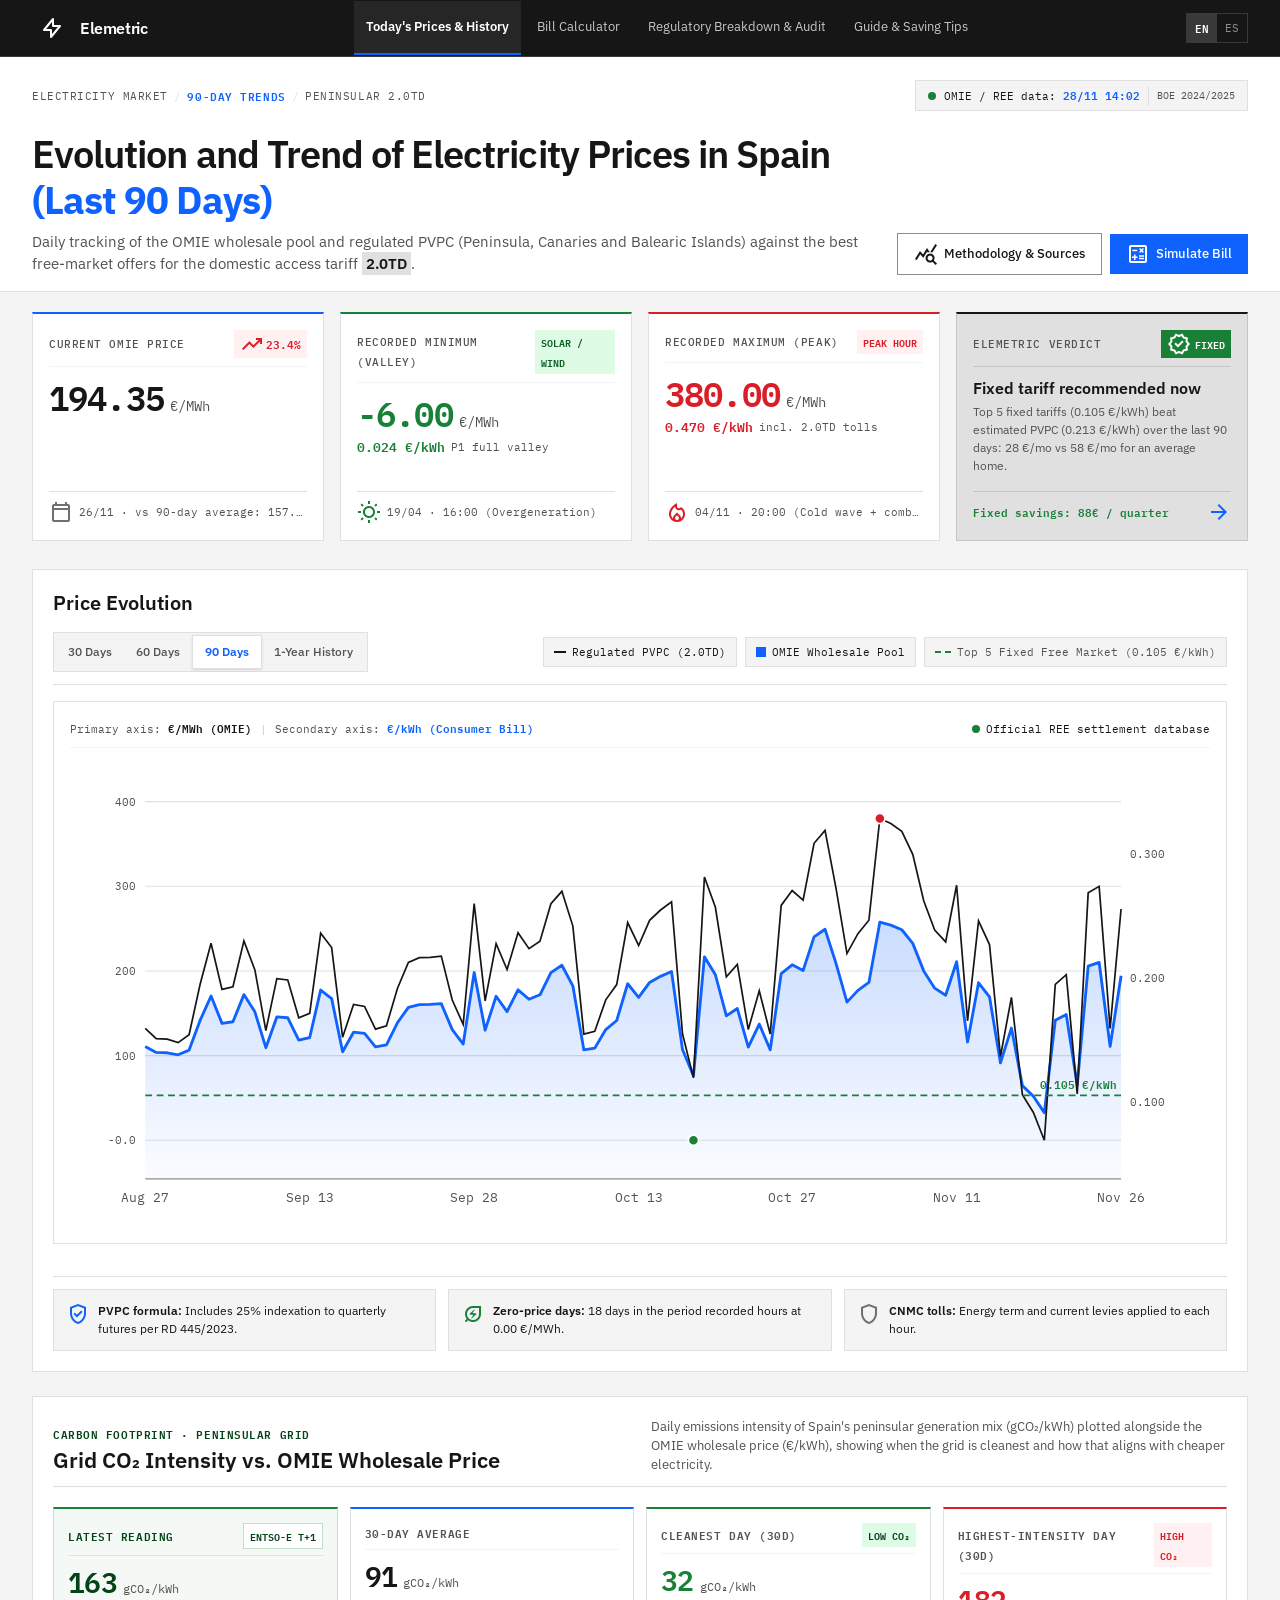
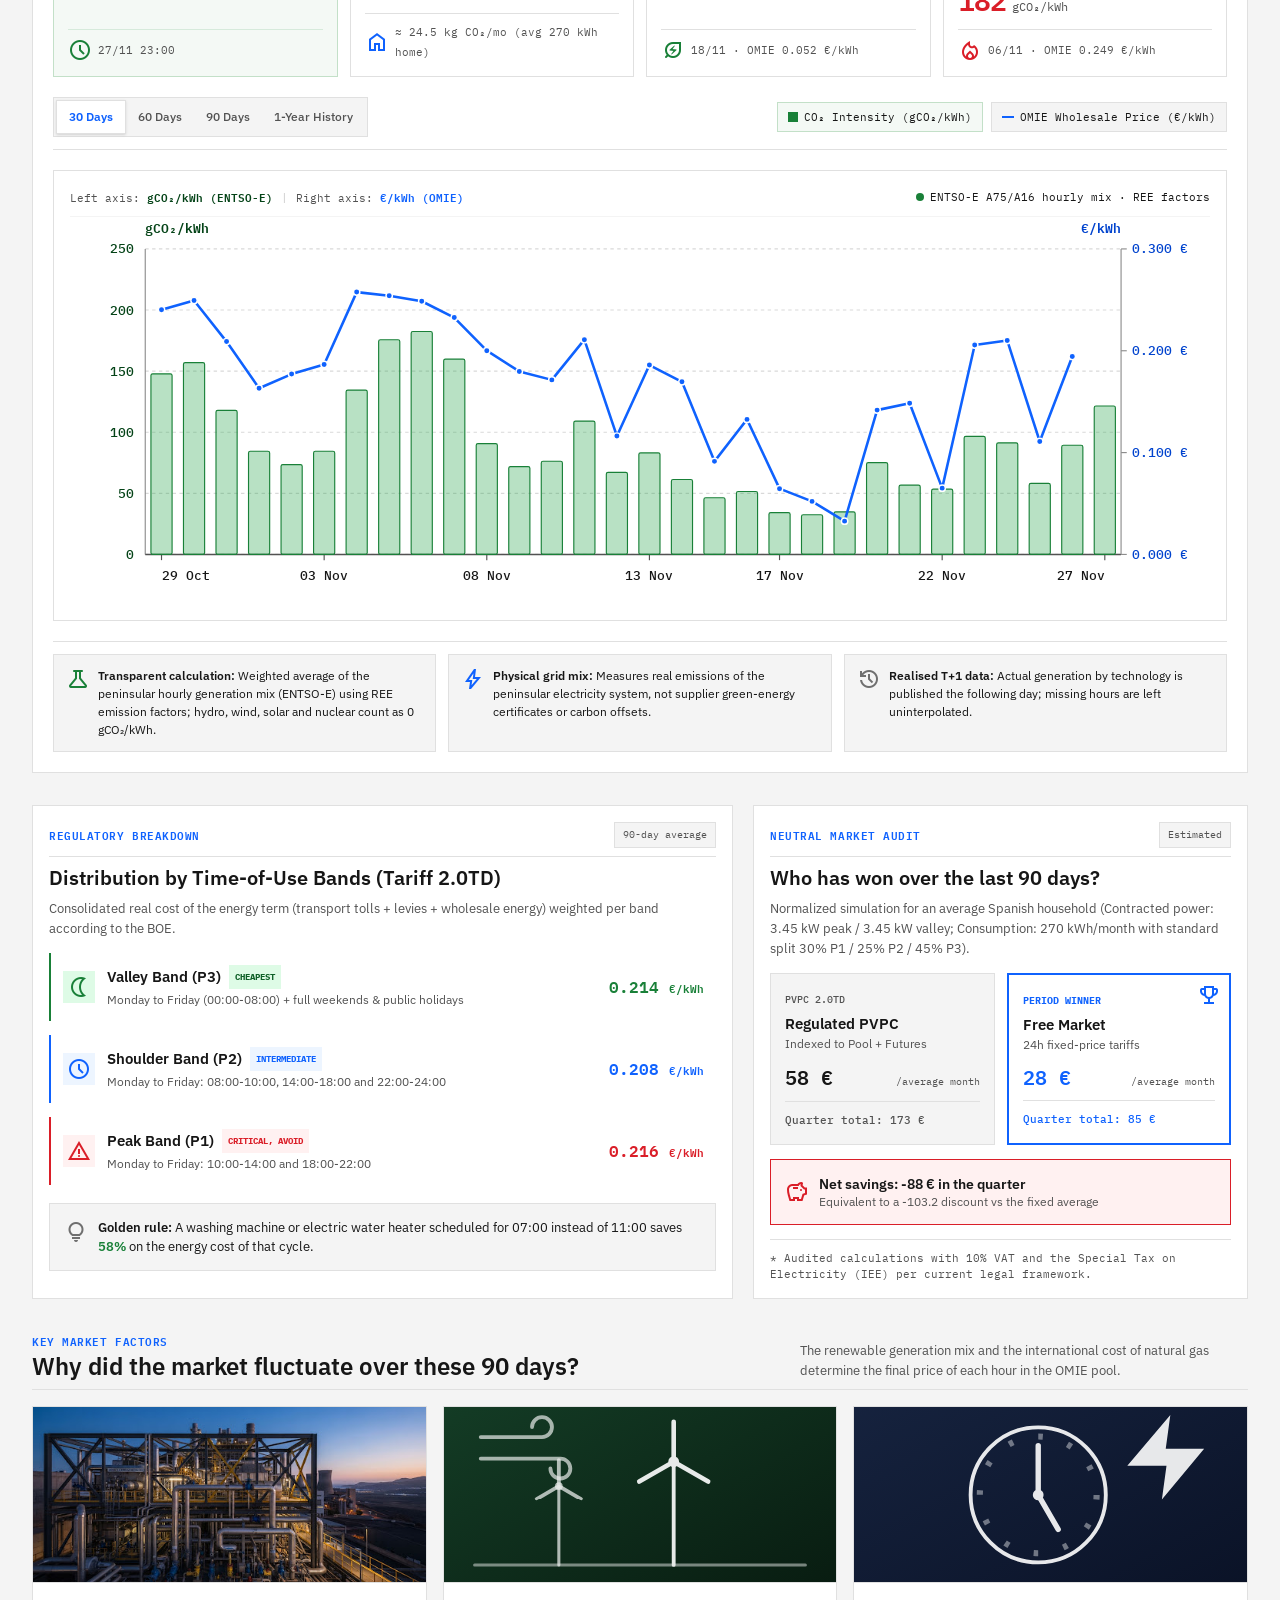
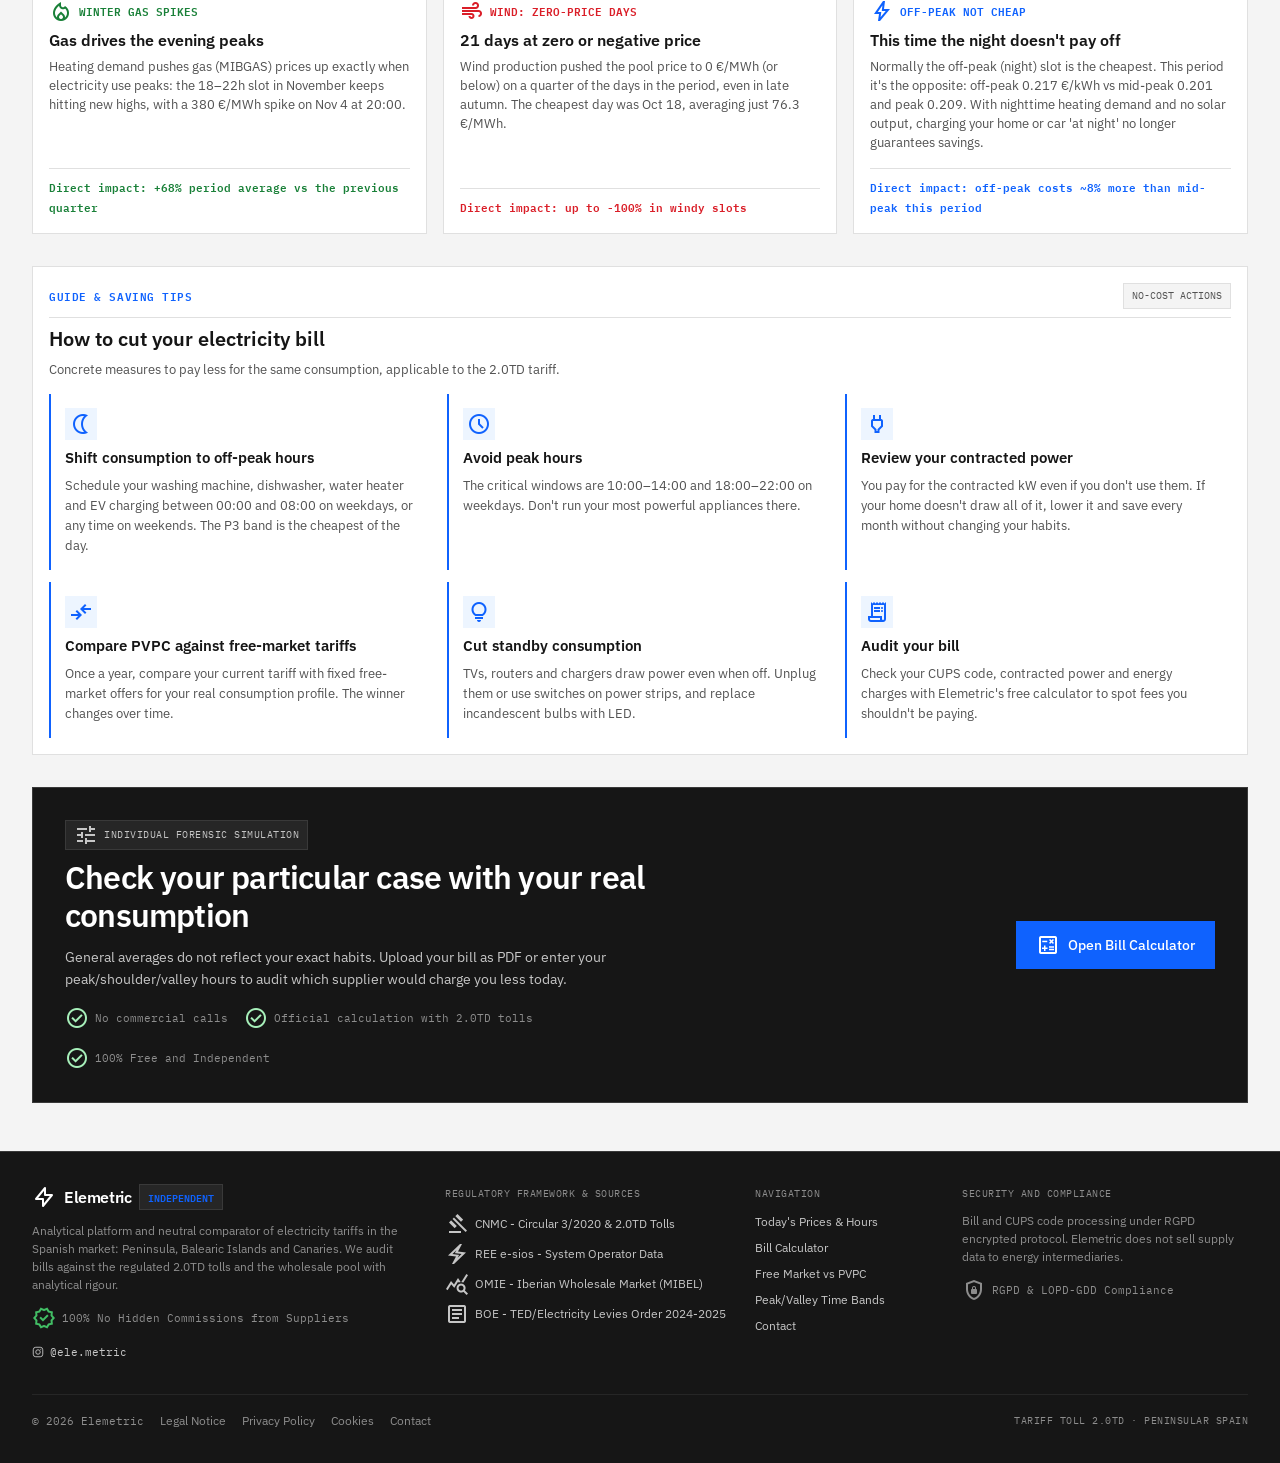
==== commit 47630e36: "build: 2026-11-28 from elemetric@9ebbd96" ====
--- a/en/index.html
+++ b/en/index.html
@@ -26,7 +26,7 @@
 
 
 
-<div class="hidden 2xl:flex items-center gap-2 px-2.5 py-1 bg-[#262626] border border-[#393939] font-mono text-[12px]"><span class="flex h-2 w-2 relative"><span class="animate-ping absolute inline-flex h-full w-full rounded-full bg-tertiary-fixed-dim opacity-75"></span><span class="relative inline-flex rounded-full h-2 w-2 bg-tertiary-fixed-dim"></span></span><span class="text-[#c6c6c6]">Pool PVPC:</span><span class="font-semibold text-white">0.159 €/kWh</span><span class="opacity-30">|</span><span class="text-[#c6c6c6]">OMIE:</span><span class="font-semibold text-white">110.87 €/MWh</span><span class="opacity-30">|</span><a class="inline-flex items-center gap-1.5 hover:underline" href="#intensidad-co2"><span class="text-[#c6c6c6]">Grid CO₂:</span><span class="font-semibold text-white">138 g/kWh</span></a></div>
+<div class="hidden 2xl:flex items-center gap-2 px-2.5 py-1 bg-[#262626] border border-[#393939] font-mono text-[12px]"><span class="flex h-2 w-2 relative"><span class="animate-ping absolute inline-flex h-full w-full rounded-full bg-tertiary-fixed-dim opacity-75"></span><span class="relative inline-flex rounded-full h-2 w-2 bg-tertiary-fixed-dim"></span></span><span class="text-[#c6c6c6]">Pool PVPC:</span><span class="font-semibold text-white">0.256 €/kWh</span><span class="opacity-30">|</span><span class="text-[#c6c6c6]">OMIE:</span><span class="font-semibold text-white">194.35 €/MWh</span><span class="opacity-30">|</span><a class="inline-flex items-center gap-1.5 hover:underline" href="#intensidad-co2"><span class="text-[#c6c6c6]">Grid CO₂:</span><span class="font-semibold text-white">163 g/kWh</span></a></div>
 
 </div><nav class="hidden xl:flex items-center gap-1"><a class="px-3 py-4 text-[13px] text-white font-semibold bg-[#262626] border-b-2 border-primary" data-path="precios-hoy-historico" href="#">Today&#39;s Prices &amp; History</a><a class="px-3 py-4 text-[13px] text-[#c6c6c6] hover:text-white hover:bg-[#262626] transition-colors border-b-2 border-transparent" data-path="calculadora-de-factura" href="https://compare.elemetric.comtom.engineering">Bill Calculator</a><a class="px-3 py-4 text-[13px] text-[#c6c6c6] hover:text-white hover:bg-[#262626] transition-colors border-b-2 border-transparent" data-path="tarifas-libres-vs-pvpc" href="#analisis-comparativo">Regulatory Breakdown &amp; Audit</a><a class="px-3 py-4 text-[13px] text-[#c6c6c6] hover:text-white hover:bg-[#262626] transition-colors border-b-2 border-transparent" data-path="guia-consejos-ahorro" href="#consejos-ahorro">Guide &amp; Saving Tips</a></nav><div class="flex items-center gap-3 shrink-0"><div class="flex items-center border border-[#393939] text-[11px] font-mono"><button class="px-2 py-1 bg-[#393939] text-white font-semibold" type="button">EN</button><a class="px-2 py-1 text-[#8d8d8d] hover:text-white transition-colors" href="/es/">ES</a></div></div></div></div></header>
 <main class="w-full pt-14 bg-[#f4f4f4] min-h-[calc(100vh-56px)]"><div class="flex flex-col w-full">
@@ -48,7 +48,7 @@
 
 <div class="flex items-center gap-2 bg-[#f4f4f4] border border-[#e0e0e0] px-3 py-1 text-[12px]">
 <span class="inline-block w-2 h-2 rounded-full bg-tertiary animate-pulse"></span>
-<span class="font-mono text-[11px] text-on-surface">OMIE / REE data: <strong class="text-primary font-semibold">27/11 14:53</strong></span>
+<span class="font-mono text-[11px] text-on-surface">OMIE / REE data: <strong class="text-primary font-semibold">28/11 14:02</strong></span>
 <span class="border-l border-[#e0e0e0] pl-2 font-mono text-[10px] text-on-surface-variant">BOE 2024/2025</span>
 </div>
 
@@ -89,20 +89,20 @@
 <span class="font-mono text-[11px] uppercase text-on-surface-variant font-medium tracking-wider">Current OMIE price</span>
 
 
-<span class="inline-flex items-center gap-0.5 px-1.5 py-0.5 font-mono text-[11px] bg-[#defbe6] text-[#0e6027] font-semibold">
-<span class="material-symbols-outlined text-[13px]">trending_down</span>
--29.1%
+<span class="inline-flex items-center gap-0.5 px-1.5 py-0.5 font-mono text-[11px] bg-error-container text-error font-semibold">
+<span class="material-symbols-outlined text-[13px]">trending_up</span>
+23.4%
 </span>
 
 </div>
 <div class="mt-3 flex items-baseline gap-1.5">
-<span class="font-mono text-[34px] leading-[38px] text-on-surface font-semibold tracking-tight">110.87</span>
+<span class="font-mono text-[34px] leading-[38px] text-on-surface font-semibold tracking-tight">194.35</span>
 <span class="font-mono text-[14px] text-on-surface-variant">€/MWh</span>
 </div>
 </div>
 <div class="mt-4 pt-2 border-t border-[#e0e0e0] text-on-surface-variant font-mono text-[11px] flex items-center gap-1.5">
 <span class="material-symbols-outlined text-[15px] text-secondary">calendar_today</span>
-<span class="truncate">25/11 · vs 90-day average: 156.38 €/MWh</span>
+<span class="truncate">26/11 · vs 90-day average: 157.46 €/MWh</span>
 </div>
 </div>
 
@@ -181,10 +181,10 @@
 </div>
 <div class="mt-2.5">
 <h2 class="font-headline text-[16px] leading-[22px] text-on-surface font-semibold">Fixed tariff recommended now</h2>
-<p class="text-[12px] leading-[18px] text-on-surface-variant mt-1">Top 5 fixed tariffs (0.105 €/kWh) beat estimated PVPC (0.212 €/kWh) over the last 90 days: 28 €/mo vs 57 €/mo for an average home.</p>
-</div>
-</div>
-<div class="mt-4 pt-2 border-t border-[#c6c6c6] flex items-center justify-between"><span class="font-mono text-[11px] text-tertiary font-semibold">Fixed savings: 87€ / quarter</span>
+<p class="text-[12px] leading-[18px] text-on-surface-variant mt-1">Top 5 fixed tariffs (0.105 €/kWh) beat estimated PVPC (0.213 €/kWh) over the last 90 days: 28 €/mo vs 58 €/mo for an average home.</p>
+</div>
+</div>
+<div class="mt-4 pt-2 border-t border-[#c6c6c6] flex items-center justify-between"><span class="font-mono text-[11px] text-tertiary font-semibold">Fixed savings: 88€ / quarter</span>
 <span class="material-symbols-outlined text-primary text-[18px]">arrow_forward</span>
 </div>
 </div>
@@ -251,7 +251,7 @@
 </div>
 <div class="flex items-start gap-2 bg-[#f4f4f4] p-3 border border-[#e0e0e0]">
 <span class="material-symbols-outlined text-tertiary text-[18px] shrink-0">energy_savings_leaf</span>
-<p class="text-[12px] leading-[18px] text-on-surface"><strong class="font-semibold text-on-surface">Zero-price days:</strong> 19 days in the period recorded hours at 0.00 €/MWh.</p>
+<p class="text-[12px] leading-[18px] text-on-surface"><strong class="font-semibold text-on-surface">Zero-price days:</strong> 18 days in the period recorded hours at 0.00 €/MWh.</p>
 </div>
 <div class="flex items-start gap-2 bg-[#f4f4f4] p-3 border border-[#e0e0e0]">
 <span class="material-symbols-outlined text-secondary text-[18px] shrink-0">shield</span>
@@ -286,13 +286,13 @@
 <span class="px-1.5 py-0.5 font-mono text-[10px] bg-white border border-[#c3e0c8] text-[#044317] font-semibold">ENTSO-E T&#43;1</span>
 </div>
 <div class="mt-2.5 flex items-baseline gap-1.5">
-<span class="font-mono text-[28px] leading-[32px] text-[#044317] font-semibold tracking-tight">138</span>
+<span class="font-mono text-[28px] leading-[32px] text-[#044317] font-semibold tracking-tight">163</span>
 <span class="font-mono text-[12px] text-on-surface-variant">gCO₂/kWh</span>
 </div>
 </div>
 <div class="mt-3 pt-2 border-t border-[#d6eadb] text-on-surface-variant font-mono text-[11px] flex items-center gap-1.5">
 <span class="material-symbols-outlined text-[14px] text-[#198038]">schedule</span>
-<span>26/11 23:00</span>
+<span>27/11 23:00</span>
 </div>
 </div>
 
@@ -302,13 +302,13 @@
 <span class="font-mono text-[11px] uppercase text-on-surface-variant font-semibold tracking-wider">30-DAY AVERAGE</span>
 </div>
 <div class="mt-2.5 flex items-baseline gap-1.5">
-<span class="font-mono text-[28px] leading-[32px] text-on-surface font-semibold tracking-tight">90</span>
+<span class="font-mono text-[28px] leading-[32px] text-on-surface font-semibold tracking-tight">91</span>
 <span class="font-mono text-[12px] text-on-surface-variant">gCO₂/kWh</span>
 </div>
 </div>
 <div class="mt-3 pt-2 border-t border-[#e0e0e0] text-on-surface-variant font-mono text-[11px] flex items-center gap-1.5">
 <span class="material-symbols-outlined text-[14px] text-primary">home</span>
-<span>≈ 24.4 kg CO₂/mo (avg 270 kWh home)</span>
+<span>≈ 24.5 kg CO₂/mo (avg 270 kWh home)</span>
 </div>
 </div>
 
@@ -433,7 +433,7 @@
 </div>
 </div>
 <div class="text-right">
-<span class="block font-mono text-[16px] leading-[20px] text-tertiary font-semibold">0.213 <span class="text-[11px]">€/kWh</span></span>
+<span class="block font-mono text-[16px] leading-[20px] text-tertiary font-semibold">0.214 <span class="text-[11px]">€/kWh</span></span>
 
 
 </div>
@@ -452,7 +452,7 @@
 </div>
 </div>
 <div class="text-right">
-<span class="block font-mono text-[16px] leading-[20px] text-primary font-semibold">0.207 <span class="text-[11px]">€/kWh</span></span>
+<span class="block font-mono text-[16px] leading-[20px] text-primary font-semibold">0.208 <span class="text-[11px]">€/kWh</span></span>
 
 
 </div>
@@ -471,7 +471,7 @@
 </div>
 </div>
 <div class="text-right">
-<span class="block font-mono text-[16px] leading-[20px] text-error font-semibold">0.215 <span class="text-[11px]">€/kWh</span></span>
+<span class="block font-mono text-[16px] leading-[20px] text-error font-semibold">0.216 <span class="text-[11px]">€/kWh</span></span>
 
 
 </div>
@@ -504,10 +504,10 @@
 <p class="text-[12px] leading-[16px] text-on-surface-variant mt-0.5">Indexed to Pool &#43; Futures</p>
 </div>
 <div class="mt-3 flex items-baseline justify-between">
-<span class="font-mono text-[20px] leading-[24px] text-on-surface font-semibold">57 €</span>
+<span class="font-mono text-[20px] leading-[24px] text-on-surface font-semibold">58 €</span>
 <span class="font-mono text-[10px] text-on-surface-variant">/average month</span>
 </div>
-<div class="mt-2 pt-2 border-t border-[#e0e0e0] font-mono text-[11px] text-on-surface-variant font-medium">Quarter total: 172 €</div>
+<div class="mt-2 pt-2 border-t border-[#e0e0e0] font-mono text-[11px] text-on-surface-variant font-medium">Quarter total: 173 €</div>
 </div>
 
 <div class="p-3.5 bg-white border-2 border-primary flex flex-col justify-between relative">
@@ -531,8 +531,8 @@
 <div class="flex items-center gap-2.5">
 <span class="material-symbols-outlined text-error text-[22px] shrink-0">savings</span>
 <div>
-<span class="font-headline text-[14px] leading-[19px] text-on-surface font-semibold">Net savings: -87 € in the quarter</span>
-<span class="text-[12px] leading-[16px] text-on-surface-variant block">Equivalent to a -102.2 discount vs the fixed average</span>
+<span class="font-headline text-[14px] leading-[19px] text-on-surface font-semibold">Net savings: -88 € in the quarter</span>
+<span class="text-[12px] leading-[16px] text-on-surface-variant block">Equivalent to a -103.2 discount vs the fixed average</span>
 </div>
 </div>
 </div>
